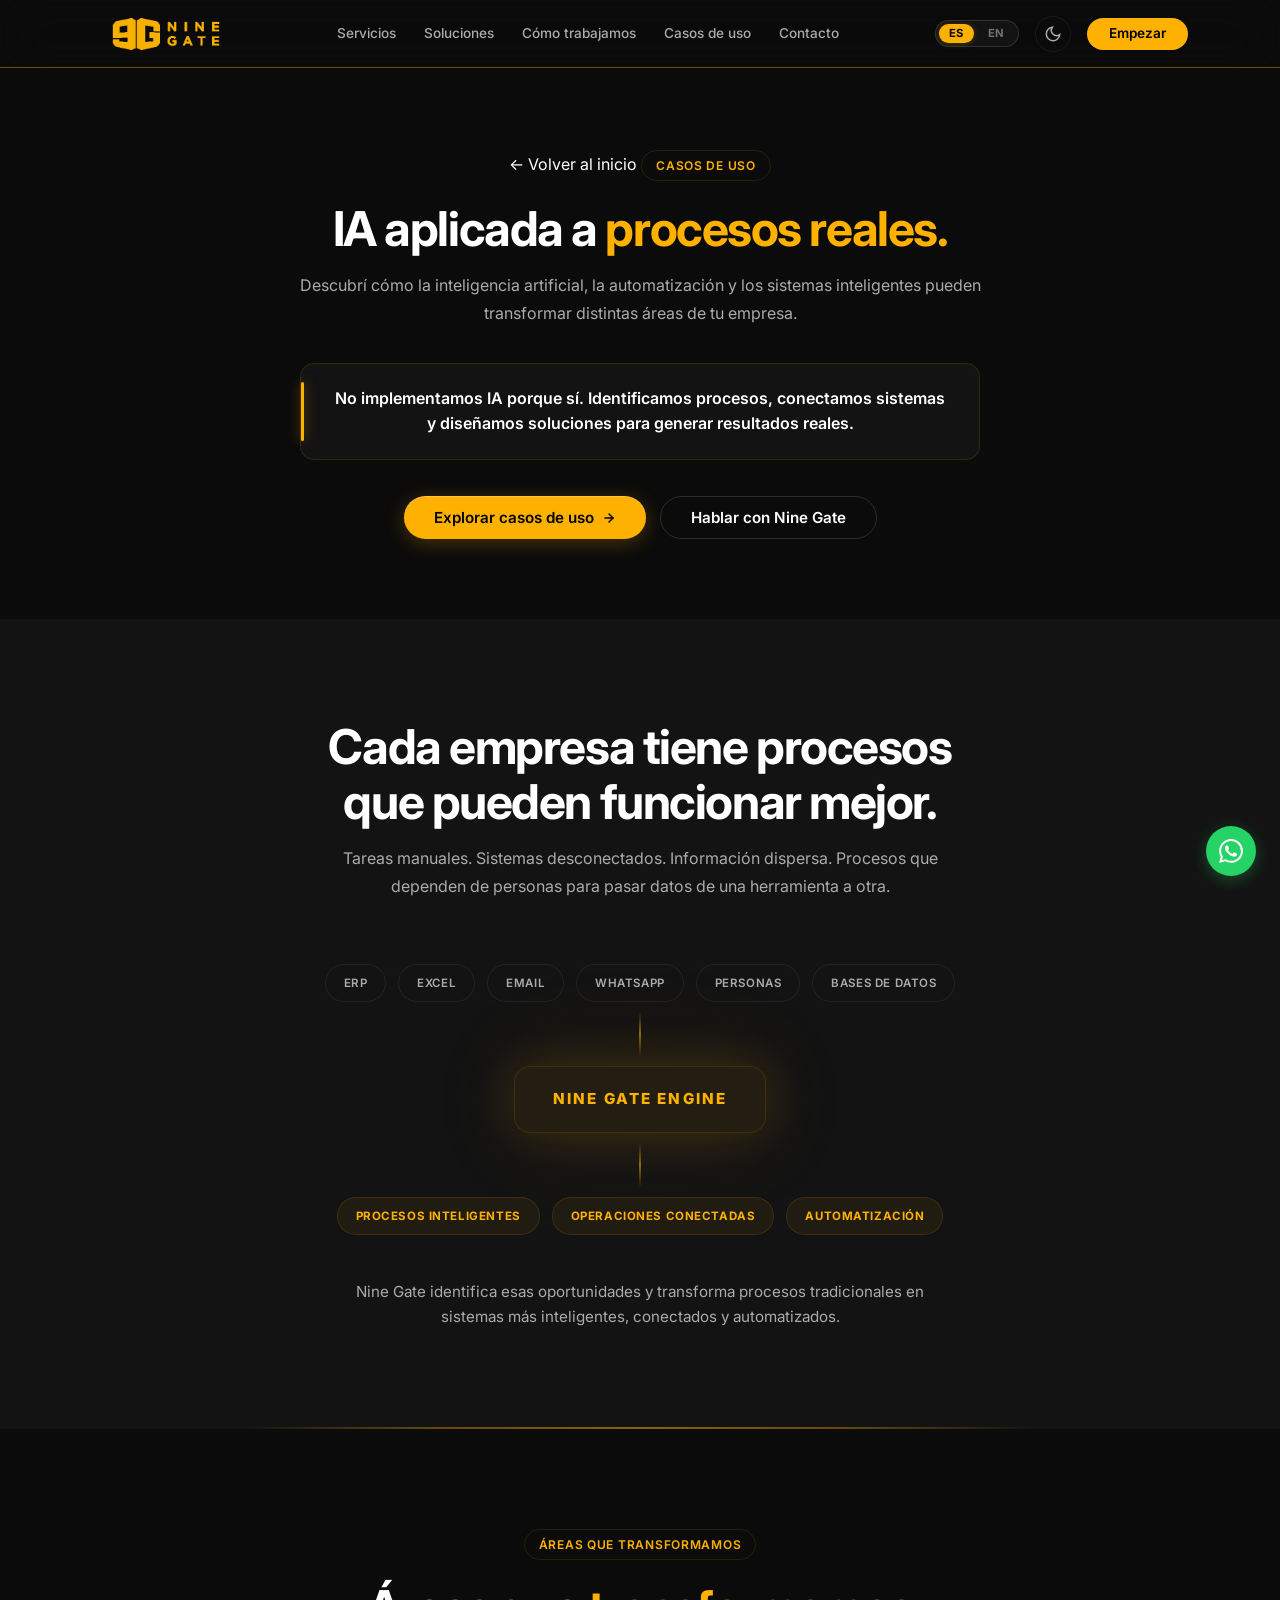
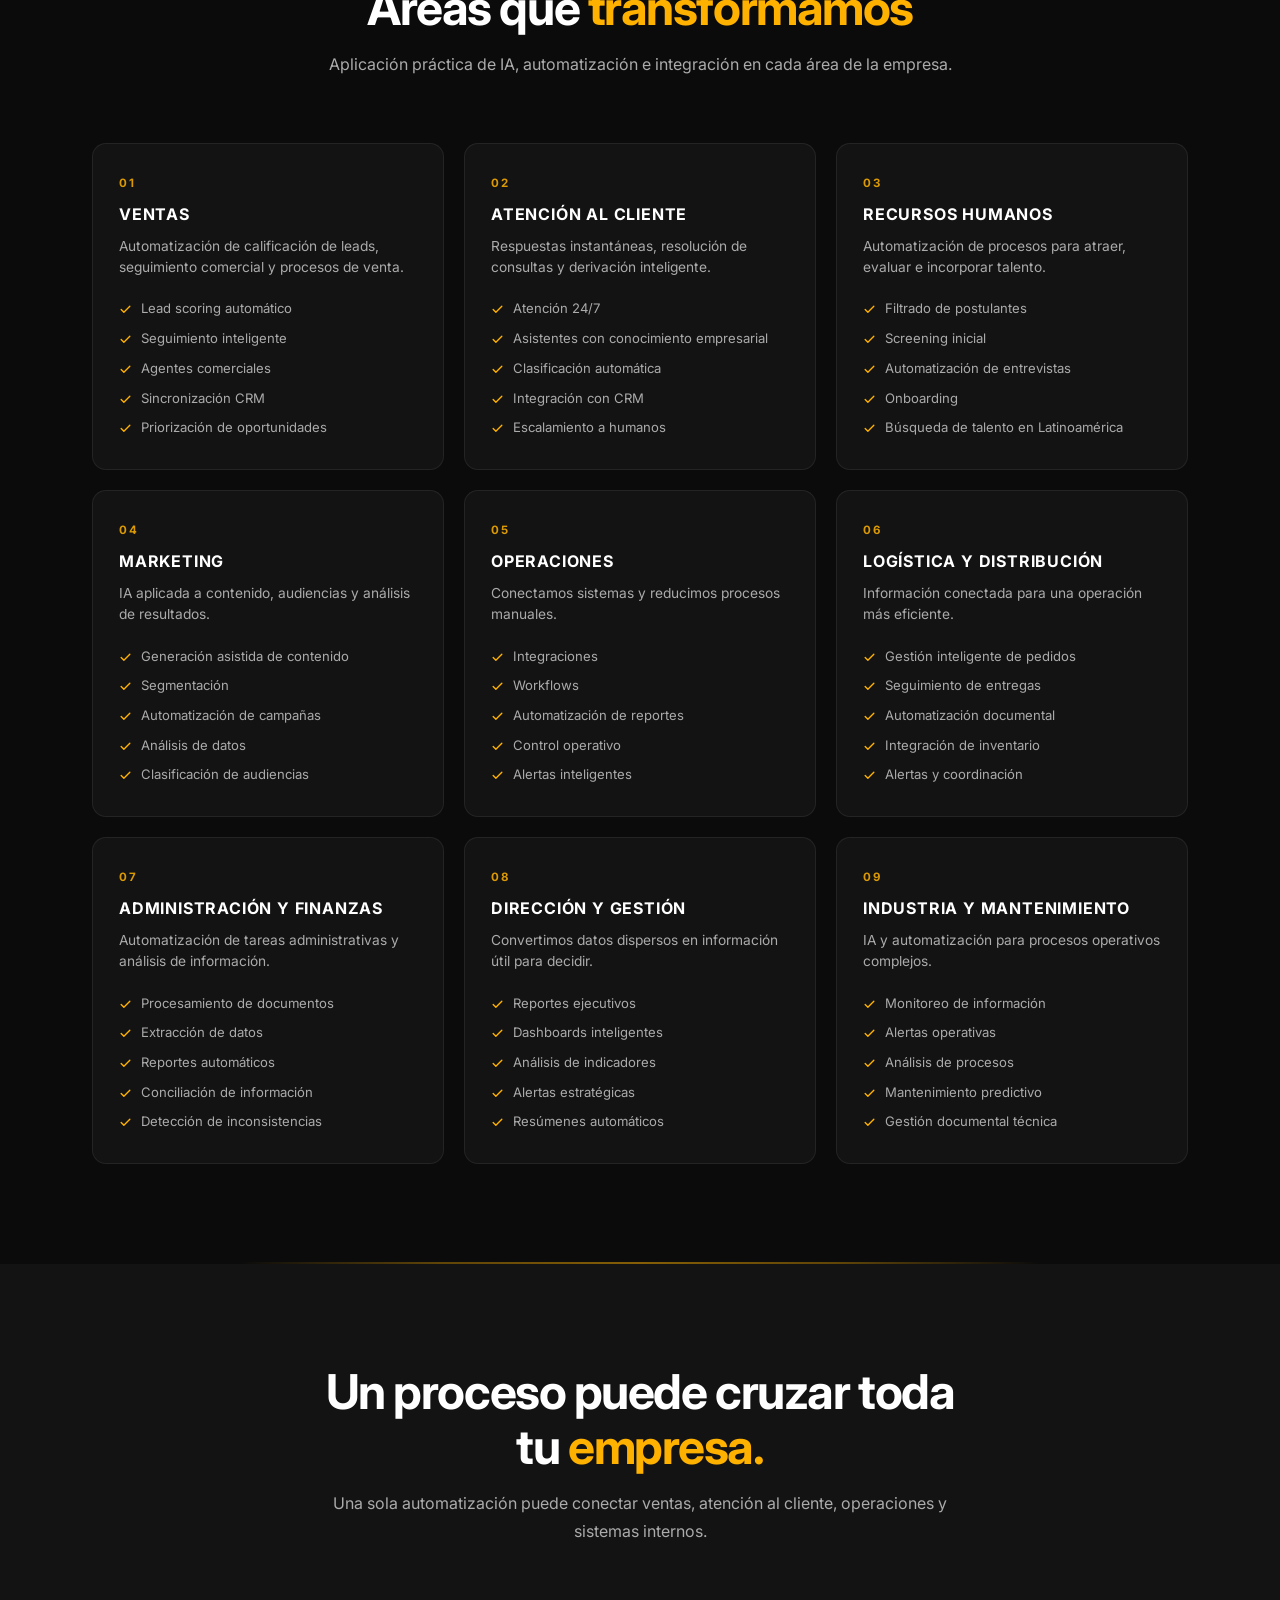
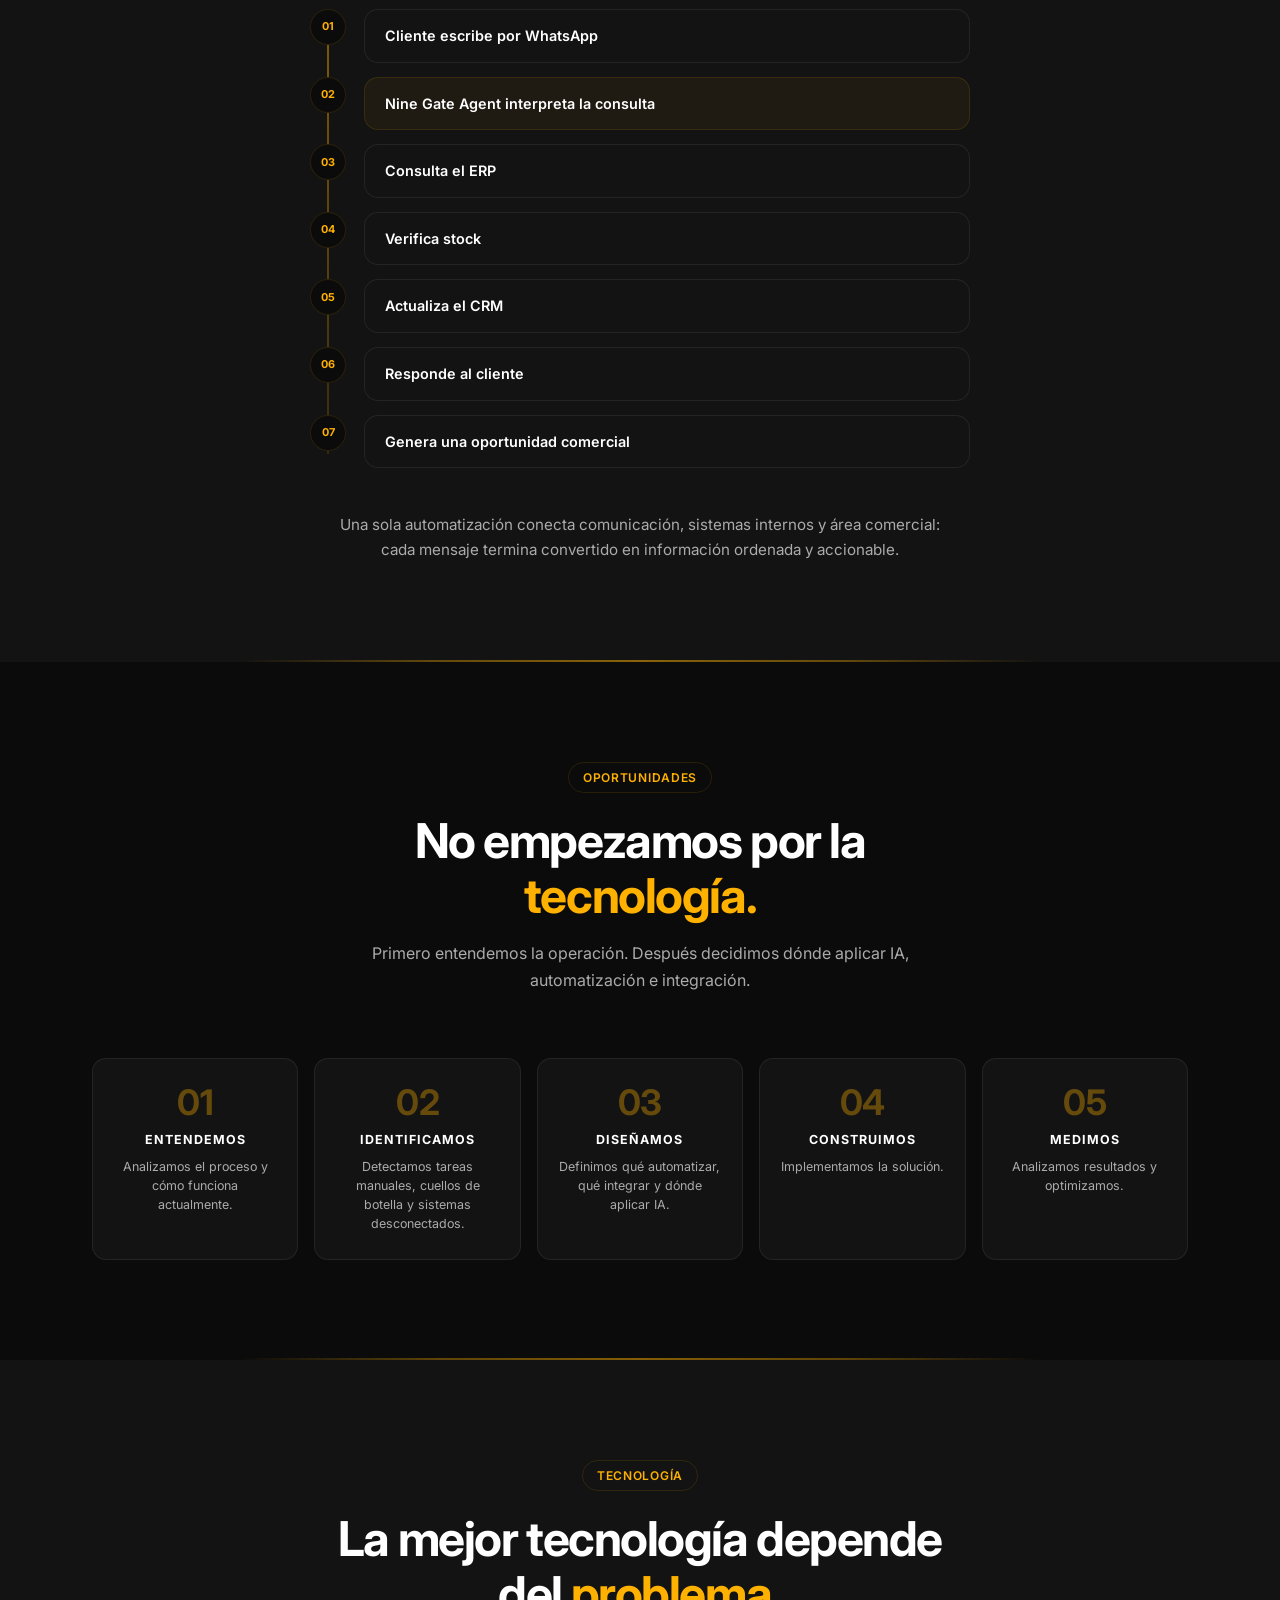
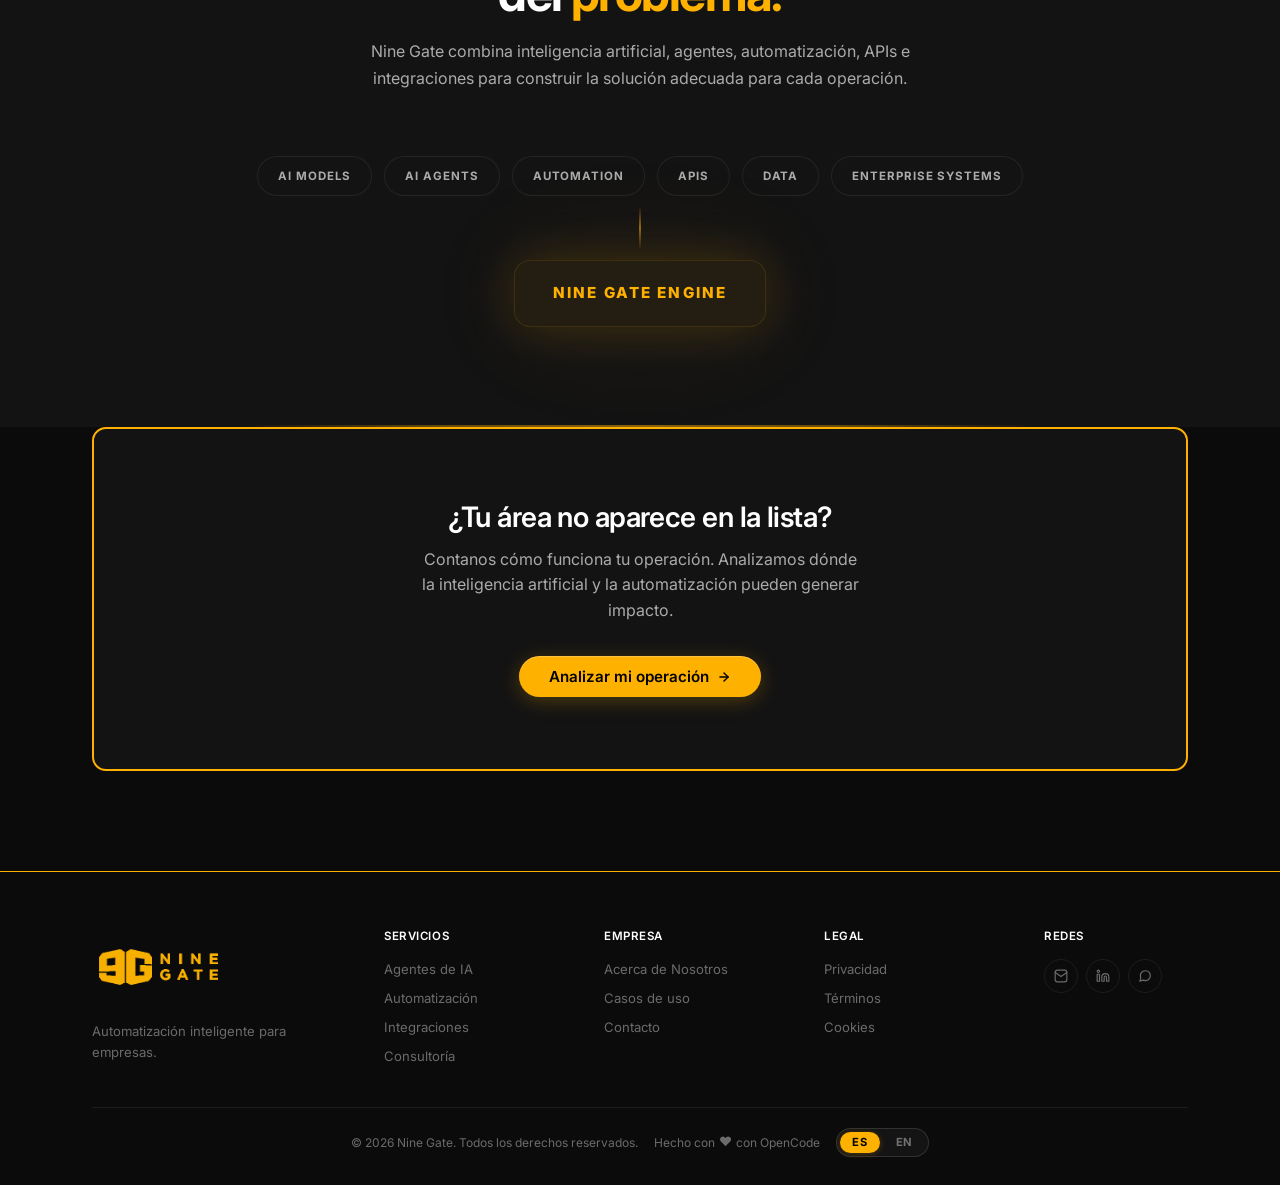
==== casos-de-uso.html @ 061d63a8 "Highlight system node chips yellow on hover" ====
<!DOCTYPE html>
<html lang="es">
<head>
  <meta charset="UTF-8">
  <meta name="viewport" content="width=device-width, initial-scale=1.0">
  <meta name="description" content="Cómo Nine Gate aplica inteligencia artificial, automatización, agentes e integración de sistemas en ventas, atención al cliente, RRHH, operaciones, logística, finanzas y más.">
  <link rel="canonical" href="https://ninegate.me/casos-de-uso">
  <meta property="og:type" content="website">
  <meta property="og:locale" content="es_AR">
  <meta property="og:site_name" content="Nine Gate">
  <meta property="og:url" content="https://ninegate.me/casos-de-uso">
  <meta property="og:title" content="Casos de uso — IA aplicada a procesos reales">
  <meta property="og:description" content="IA, automatización, agentes e integración de sistemas aplicados a las áreas reales de una empresa: ventas, atención, RRHH, marketing, operaciones, logística, finanzas y dirección.">
  <meta name="twitter:card" content="summary_large_image">
  <meta name="twitter:url" content="https://ninegate.me/casos-de-uso">
  <meta name="twitter:title" content="Casos de uso — IA aplicada a procesos reales">
  <meta name="twitter:description" content="IA, automatización, agentes e integración de sistemas aplicados a las áreas reales de una empresa.">
  <link rel="preconnect" href="https://fonts.googleapis.com">
  <link rel="preconnect" href="https://fonts.gstatic.com" crossorigin>
  <link rel="preload" as="style" href="https://fonts.googleapis.com/css2?family=Inter:wght@400;500;600;700;800&display=swap">
  <link rel="stylesheet" href="https://fonts.googleapis.com/css2?family=Inter:wght@400;500;600;700;800&display=swap" media="print" onload="this.media='all'">
  <noscript><link rel="stylesheet" href="https://fonts.googleapis.com/css2?family=Inter:wght@400;500;600;700;800&display=swap"></noscript>
  <meta http-equiv="Cache-Control" content="no-cache, no-store, must-revalidate">
  <meta http-equiv="Pragma" content="no-cache">
  <meta http-equiv="Expires" content="0">
  <link rel="icon" type="image/x-icon" href="favicon.ico">
  <link rel="icon" type="image/png" href="favicon.png">
  <link rel="icon" type="image/png" sizes="32x32" href="favicon-32x32.png">
  <link rel="icon" type="image/png" sizes="16x16" href="favicon-16x16.png">
  <link rel="apple-touch-icon" href="apple-touch-icon.png">
  <title>Casos de uso | IA aplicada a procesos reales | Nine Gate</title>
  <link rel="stylesheet" href="styles.css?v=15">
  <style>
    /* ===== Page hero ===== */
    .cd-hero {
      padding: 150px 0 80px;
      text-align: center;
    }
    .cd-hero__inner {
      max-width: 760px;
      margin: 0 auto;
    }
    .cd-quote {
      background: var(--surface);
      border: 1px solid var(--accent-glow);
      border-radius: var(--radius-lg);
      padding: 22px 28px;
      max-width: 680px;
      margin: 36px auto 0;
      font-size: 1rem;
      font-weight: 600;
      color: var(--text-primary, inherit);
      line-height: 1.6;
      position: relative;
    }
    .cd-quote::before {
      content: '';
      position: absolute;
      left: 0;
      top: 18px;
      bottom: 18px;
      width: 3px;
      border-radius: 100px;
      background: var(--accent);
      box-shadow: 0 0 12px rgba(255, 177, 0, 0.5);
    }
    .cd-hero__actions {
      display: flex;
      justify-content: center;
      gap: 14px;
      flex-wrap: wrap;
      margin-top: 36px;
    }

    /* ===== Problem network ===== */
    .cd-net {
      max-width: 760px;
      margin: 0 auto;
      text-align: center;
    }
    .cd-nodes {
      display: flex;
      justify-content: center;
      align-items: center;
      flex-wrap: wrap;
      gap: 10px 12px;
    }
    .cd-node {
      font-size: 0.72rem;
      font-weight: 600;
      letter-spacing: 0.05em;
      text-transform: uppercase;
      color: var(--text-secondary);
      background: var(--surface);
      border: 1px solid var(--border);
      border-radius: 100px;
      padding: 9px 18px;
      transition: border-color 0.25s ease, color 0.25s ease, box-shadow 0.25s ease;
    }
    .cd-node:hover {
      border-color: var(--accent);
      color: var(--accent);
      background: rgba(255, 177, 0, 0.10);
      box-shadow: 0 0 24px rgba(255, 177, 0, 0.15);
    }
    .cd-link-v {
      width: 2px;
      height: 44px;
      margin: 10px auto;
      background: linear-gradient(180deg, transparent, rgba(255, 177, 0, 0.55), transparent);
    }
    .cd-engine {
      display: inline-block;
      font-size: 0.95rem;
      font-weight: 800;
      letter-spacing: 0.14em;
      text-transform: uppercase;
      color: var(--accent);
      background: rgba(255, 177, 0, 0.07);
      border: 1px solid var(--accent-glow);
      border-radius: 16px;
      padding: 20px 38px;
      box-shadow: 0 0 50px rgba(255, 177, 0, 0.18), 0 0 120px rgba(255, 177, 0, 0.08);
    }
    .cd-results {
      display: flex;
      justify-content: center;
      align-items: center;
      flex-wrap: wrap;
      gap: 10px 12px;
      margin-top: 4px;
    }
    .cd-res {
      font-size: 0.72rem;
      font-weight: 700;
      letter-spacing: 0.05em;
      text-transform: uppercase;
      color: var(--accent);
      background: rgba(255, 177, 0, 0.06);
      border: 1px solid var(--accent-glow);
      border-radius: 100px;
      padding: 9px 18px;
    }

    /* ===== Areas ===== */
    .cd-areas {
      display: grid;
      grid-template-columns: repeat(3, 1fr);
      gap: 20px;
      max-width: 1160px;
      margin: 0 auto;
    }
    .cd-area {
      background: var(--surface);
      border: 1px solid var(--border);
      border-radius: var(--radius-lg);
      padding: 30px 26px 26px;
      position: relative;
      overflow: hidden;
      scroll-margin-top: 100px;
      transition: border-color 0.3s var(--ease), transform 0.3s var(--ease), box-shadow 0.3s var(--ease);
    }
    .cd-area::before {
      content: '';
      position: absolute;
      inset: 0;
      background: radial-gradient(circle at 50% 50%, var(--accent) 0%, transparent 70%);
      opacity: 0;
      transition: opacity 0.3s;
      pointer-events: none;
    }
    .cd-area:hover::before { opacity: 0.12; }
    .cd-area:hover {
      border-color: var(--accent);
      transform: translateY(-3px);
    }
    .cd-area > * { position: relative; z-index: 1; }
    .cd-area__num {
      font-size: 0.72rem;
      font-weight: 700;
      letter-spacing: 0.14em;
      color: var(--accent);
      opacity: 0.85;
      margin-bottom: 12px;
    }
    .cd-area__name {
      font-size: 1rem;
      font-weight: 700;
      text-transform: uppercase;
      letter-spacing: 0.05em;
      margin-bottom: 10px;
      line-height: 1.35;
    }
    .cd-area__desc {
      font-size: 0.86rem;
      color: var(--text-secondary);
      line-height: 1.55;
      margin-bottom: 16px;
    }
    .cd-area__cases li {
      display: flex;
      align-items: flex-start;
      gap: 9px;
      font-size: 0.82rem;
      color: var(--text-secondary);
      line-height: 1.5;
      padding: 5px 0;
    }
    .cd-area__cases svg {
      width: 13px;
      height: 13px;
      flex-shrink: 0;
      margin-top: 4px;
      color: var(--accent);
    }

    /* ===== Cross-company flow ===== */
    .cd-flow {
      max-width: 660px;
      margin: 0 auto;
      position: relative;
    }
    .cd-flow::before {
      content: '';
      position: absolute;
      left: 17px;
      top: 14px;
      bottom: 14px;
      width: 2px;
      background: linear-gradient(180deg, rgba(255, 177, 0, 0.45), rgba(255, 177, 0, 0.15));
    }
    .cd-fstep {
      display: flex;
      align-items: flex-start;
      gap: 18px;
      padding-bottom: 14px;
      position: relative;
    }
    .cd-fstep:last-child { padding-bottom: 0; }
    .cd-dot {
      width: 36px;
      height: 36px;
      flex-shrink: 0;
      border-radius: 50%;
      background: var(--bg);
      border: 1px solid var(--accent-glow);
      display: flex;
      align-items: center;
      justify-content: center;
      font-size: 0.68rem;
      font-weight: 700;
      color: var(--accent);
      position: relative;
      z-index: 1;
    }
    .cd-fcard {
      flex: 1;
      background: var(--surface);
      border: 1px solid var(--border);
      border-radius: var(--radius-lg);
      padding: 15px 20px;
      font-size: 0.9rem;
      font-weight: 600;
      line-height: 1.5;
      transition: border-color 0.3s var(--ease), box-shadow 0.3s var(--ease), transform 0.3s var(--ease);
    }
    .cd-fcard:hover {
      border-color: var(--accent);
      transform: translateY(-2px);
      box-shadow: 0 0 40px rgba(255, 177, 0, 0.25), 0 0 80px rgba(255, 177, 0, 0.10);
    }
    .cd-fstep--agent .cd-fcard {
      border-color: var(--accent-glow);
      background: rgba(255, 177, 0, 0.05);
    }
    .cd-fnote {
      text-align: center;
      max-width: 620px;
      margin: 44px auto 0;
      font-size: 0.95rem;
      color: var(--text-secondary);
      line-height: 1.65;
    }

    /* ===== Opportunities process ===== */
    .cd-how {
      display: grid;
      grid-template-columns: repeat(5, 1fr);
      gap: 16px;
      max-width: 1160px;
      margin: 0 auto;
    }
    .cd-hstep {
      background: var(--surface);
      border: 1px solid var(--border);
      border-radius: var(--radius-lg);
      padding: 26px 20px;
      text-align: center;
      position: relative;
      overflow: hidden;
      transition: border-color 0.3s var(--ease), transform 0.3s var(--ease), box-shadow 0.3s var(--ease);
    }
    .cd-hstep::before {
      content: '';
      position: absolute;
      inset: 0;
      background: radial-gradient(circle at 50% 50%, var(--accent) 0%, transparent 70%);
      opacity: 0;
      transition: opacity 0.3s;
      pointer-events: none;
    }
    .cd-hstep:hover::before { opacity: 0.12; }
    .cd-hstep:hover {
      border-color: var(--accent);
      transform: translateY(-3px);
    }
    .cd-hstep > * { position: relative; z-index: 1; }
    .cd-hstep__num {
      font-size: 2.2rem;
      font-weight: 700;
      color: rgba(255, 177, 0, 0.35);
      line-height: 1;
      margin-bottom: 10px;
      letter-spacing: -0.02em;
    }
    .cd-hstep__title {
      font-size: 0.78rem;
      font-weight: 700;
      text-transform: uppercase;
      letter-spacing: 0.08em;
      margin-bottom: 8px;
    }
    .cd-hstep__desc {
      font-size: 0.78rem;
      color: var(--text-secondary);
      line-height: 1.5;
    }

    /* ===== Technology hub ===== */
    .cd-tech {
      max-width: 820px;
      margin: 0 auto;
      text-align: center;
    }
    .cd-chips {
      display: flex;
      justify-content: center;
      align-items: center;
      flex-wrap: wrap;
      gap: 10px 12px;
    }
    .cd-chip {
      font-size: 0.72rem;
      font-weight: 700;
      letter-spacing: 0.08em;
      text-transform: uppercase;
      color: var(--text-secondary);
      background: var(--surface);
      border: 1px solid var(--border);
      border-radius: 100px;
      padding: 10px 20px;
      transition: border-color 0.25s ease, color 0.25s ease, box-shadow 0.25s ease, transform 0.25s ease;
    }
    .cd-chip:hover {
      border-color: var(--accent);
      color: var(--accent);
      transform: translateY(-2px);
      box-shadow: 0 0 30px rgba(255, 177, 0, 0.2);
    }
    .cd-tech-note {
      font-size: 0.8rem;
      color: var(--text-secondary);
      margin-top: 14px;
    }

    /* ===== Light mode ===== */
    [data-theme="light"] .cd-quote {
      background: #FFFFFF;
      border-color: rgba(255, 177, 0, 0.45);
      color: #1A1A1A;
    }
    [data-theme="light"] .cd-node,
    [data-theme="light"] .cd-chip,
    [data-theme="light"] .cd-fcard,
    [data-theme="light"] .cd-area,
    [data-theme="light"] .cd-hstep {
      background: #FFFFFF;
      border-color: rgba(0, 0, 0, 0.12);
    }
    [data-theme="light"] .cd-area:hover,
    [data-theme="light"] .cd-hstep:hover,
    [data-theme="light"] .cd-chip:hover,
    [data-theme="light"] .cd-fcard:hover {
      border-color: var(--accent);
    }
    [data-theme="light"] .cd-dot { background: #FFFFFF; }
    [data-theme="light"] .cd-fstep--agent .cd-fcard {
      background: rgba(255, 177, 0, 0.08);
      border-color: rgba(255, 177, 0, 0.5);
    }
    [data-theme="light"] .cd-engine {
      background: rgba(255, 177, 0, 0.08);
    }
    [data-theme="light"] .cd-res {
      background: rgba(255, 177, 0, 0.1);
    }

    /* ===== Reduced motion ===== */
    @media (prefers-reduced-motion: reduce) {
      .cd-area, .cd-hstep, .cd-fcard, .cd-chip, .cd-node {
        transition: none;
        transform: none !important;
      }
    }

    /* ===== Responsive ===== */
    @media (max-width: 1024px) {
      .cd-areas { grid-template-columns: 1fr 1fr; }
      .cd-how { grid-template-columns: repeat(3, 1fr); }
    }
    @media (max-width: 768px) {
      .cd-hero { padding: 130px 0 64px; }
      .cd-how { grid-template-columns: 1fr 1fr; }
    }
    @media (max-width: 560px) {
      .cd-areas { grid-template-columns: 1fr; }
      .cd-how { grid-template-columns: 1fr; }
      .cd-hero__actions { flex-direction: column; align-items: stretch; }
      .cd-hero__actions .btn { justify-content: center; }
      .cd-fstep { gap: 12px; }
      .cd-fcard { padding: 13px 15px; font-size: 0.84rem; }
      .cd-engine { padding: 16px 24px; font-size: 0.8rem; letter-spacing: 0.1em; }
    }
  </style>
</head>
<body>

  <nav class="nav">
    <div class="container nav__inner">
      <a href="index.html">
        <img src="4-A.png" alt="Nine Gate" class="nav__logo-img" width="148" height="72">
      </a>
      <div class="nav__center" id="navMenu">
        <div class="nav__links">
          <a href="servicios.html" data-i18n="nav-servicios">Servicios</a>
          <a href="soluciones.html" data-i18n="nav-soluciones">Soluciones</a>
          <a href="como-trabajamos.html" data-i18n="nav-como">Cómo trabajamos</a>
          <a href="#areas" data-i18n="nav-casos">Casos de uso</a>
          <a href="contacto.html" data-i18n="nav-contacto">Contacto</a>
        </div>
      </div>
      <div class="nav__right">
        <button class="lang-toggle lang-toggle--nav" aria-label="Cambiar idioma"><span class="lang-toggle__option lang-toggle__option--active">ES</span><span class="lang-toggle__option">EN</span></button>
        <button class="theme-toggle" id="themeToggle" aria-label="Cambiar tema">
          <svg class="theme-toggle__icon theme-toggle__icon--dark" width="18" height="18" viewBox="0 0 24 24" fill="none" stroke="currentColor" stroke-width="2"><path d="M21 12.79A9 9 0 1 1 11.21 3 7 7 0 0 0 21 12.79z"/></svg>
          <svg class="theme-toggle__icon theme-toggle__icon--light" width="18" height="18" viewBox="0 0 24 24" fill="none" stroke="currentColor" stroke-width="2"><circle cx="12" cy="12" r="5"/><line x1="12" y1="1" x2="12" y2="3"/><line x1="12" y1="21" x2="12" y2="23"/><line x1="4.22" y1="4.22" x2="5.64" y2="5.64"/><line x1="18.36" y1="18.36" x2="19.78" y2="19.78"/><line x1="1" y1="12" x2="3" y2="12"/><line x1="21" y1="12" x2="23" y2="12"/><line x1="4.22" y1="19.78" x2="5.64" y2="18.36"/><line x1="18.36" y1="5.64" x2="19.78" y2="4.22"/></svg>
        </button>
        <a href="contacto.html" class="btn btn--nav" data-i18n="nav-empezar">Empezar</a>
        <button class="nav__toggle" id="navToggle" aria-label="Menú">
          <span></span><span></span><span></span>
        </button>
      </div>
    </div>
  </nav>

  <!-- HERO -->
  <section class="cd-hero">
    <div class="container">
      <div class="cd-hero__inner" data-r>
        <a href="index.html" class="back-link">&larr; Volver al inicio</a>
        <span class="tag" data-i18n="cu-tag">Casos de uso</span>
        <h1 class="section__title"><span data-i18n="cu-hero-title-before">IA aplicada a </span><span class="text--yellow" data-i18n="cu-hero-title-accent">procesos reales.</span></h1>
        <p class="section__desc" data-i18n="cu-hero-desc">Descubrí cómo la inteligencia artificial, la automatización y los sistemas inteligentes pueden transformar distintas áreas de tu empresa.</p>
        <div class="cd-quote">
          <p data-i18n="cu-hero-quote">No implementamos IA porque sí. Identificamos procesos, conectamos sistemas y diseñamos soluciones para generar resultados reales.</p>
        </div>
        <div class="cd-hero__actions">
          <a href="#areas" class="btn btn--primary">
            <span data-i18n="cu-hero-cta1">Explorar casos de uso</span>
            <svg width="14" height="14" viewBox="0 0 24 24" fill="none" stroke="currentColor" stroke-width="2.5" stroke-linecap="round" stroke-linejoin="round"><line x1="5" y1="12" x2="19" y2="12"/><polyline points="12 5 19 12 12 19"/></svg>
          </a>
          <a href="contacto.html" class="btn btn--ghost" data-i18n="cu-hero-cta2">Hablar con Nine Gate</a>
        </div>
      </div>
    </div>
  </section>

  <!-- EL PROBLEMA -->
  <section class="section section--alt">
    <div class="container">
      <div class="section__header" data-r>
        <h2 class="section__title" data-i18n="cu-prob-title">Cada empresa tiene procesos que pueden funcionar mejor.</h2>
        <p class="section__desc" data-i18n="cu-prob-desc">Tareas manuales. Sistemas desconectados. Información dispersa. Procesos que dependen de personas para pasar datos de una herramienta a otra.</p>
      </div>
      <div class="cd-net" data-r>
        <div class="cd-nodes" role="list" aria-label="Sistemas dispersos">
          <span class="cd-node" role="listitem">ERP</span>
          <span class="cd-node" role="listitem">Excel</span>
          <span class="cd-node" role="listitem">Email</span>
          <span class="cd-node" role="listitem">WhatsApp</span>
          <span class="cd-node" role="listitem" data-i18n="cu-n-ppl">Personas</span>
          <span class="cd-node" role="listitem" data-i18n="cu-n-db">Bases de datos</span>
        </div>
        <div class="cd-link-v" aria-hidden="true"></div>
        <div class="cd-engine">NINE GATE ENGINE</div>
        <div class="cd-link-v" aria-hidden="true"></div>
        <div class="cd-results" role="list" aria-label="Resultados">
          <span class="cd-res" role="listitem" data-i18n="cu-res1">Procesos inteligentes</span>
          <span class="cd-res" role="listitem" data-i18n="cu-res2">Operaciones conectadas</span>
          <span class="cd-res" role="listitem" data-i18n="cu-res3">Automatización</span>
        </div>
      </div>
      <p class="cd-fnote" data-i18n="cu-prob-quote" style="margin-top:44px;">Nine Gate identifica esas oportunidades y transforma procesos tradicionales en sistemas más inteligentes, conectados y automatizados.</p>
    </div>
  </section>

  <!-- AREAS -->
  <section class="section" id="areas">
    <div class="container">
      <div class="section__header" data-r>
        <span class="tag" data-i18n="cu-areas-tag">Áreas que transformamos</span>
        <h2 class="section__title"><span data-i18n="cu-areas-title-before">Áreas que </span><span class="text--yellow" data-i18n="cu-areas-title-accent">transformamos</span></h2>
        <p class="section__desc" data-i18n="cu-areas-desc">Aplicación práctica de IA, automatización e integración en cada área de la empresa.</p>
      </div>
      <div class="cd-areas">
        <article class="cd-area" id="area-ventas">
          <div class="cd-area__num">01</div>
          <h3 class="cd-area__name" data-i18n="cu-a1-name">Ventas</h3>
          <p class="cd-area__desc" data-i18n="cu-a1-desc">Automatización de calificación de leads, seguimiento comercial y procesos de venta.</p>
          <ul class="cd-area__cases">
            <li><svg viewBox="0 0 24 24" fill="none" stroke="currentColor" stroke-width="2.5" stroke-linecap="round" stroke-linejoin="round" aria-hidden="true"><polyline points="20 6 9 17 4 12"/></svg><span data-i18n="cu-a1-c1">Lead scoring automático</span></li>
            <li><svg viewBox="0 0 24 24" fill="none" stroke="currentColor" stroke-width="2.5" stroke-linecap="round" stroke-linejoin="round" aria-hidden="true"><polyline points="20 6 9 17 4 12"/></svg><span data-i18n="cu-a1-c2">Seguimiento inteligente</span></li>
            <li><svg viewBox="0 0 24 24" fill="none" stroke="currentColor" stroke-width="2.5" stroke-linecap="round" stroke-linejoin="round" aria-hidden="true"><polyline points="20 6 9 17 4 12"/></svg><span data-i18n="cu-a1-c3">Agentes comerciales</span></li>
            <li><svg viewBox="0 0 24 24" fill="none" stroke="currentColor" stroke-width="2.5" stroke-linecap="round" stroke-linejoin="round" aria-hidden="true"><polyline points="20 6 9 17 4 12"/></svg><span data-i18n="cu-a1-c4">Sincronización CRM</span></li>
            <li><svg viewBox="0 0 24 24" fill="none" stroke="currentColor" stroke-width="2.5" stroke-linecap="round" stroke-linejoin="round" aria-hidden="true"><polyline points="20 6 9 17 4 12"/></svg><span data-i18n="cu-a1-c5">Priorización de oportunidades</span></li>
          </ul>
        </article>
        <article class="cd-area" id="area-atencion">
          <div class="cd-area__num">02</div>
          <h3 class="cd-area__name" data-i18n="cu-a2-name">Atención al Cliente</h3>
          <p class="cd-area__desc" data-i18n="cu-a2-desc">Respuestas instantáneas, resolución de consultas y derivación inteligente.</p>
          <ul class="cd-area__cases">
            <li><svg viewBox="0 0 24 24" fill="none" stroke="currentColor" stroke-width="2.5" stroke-linecap="round" stroke-linejoin="round" aria-hidden="true"><polyline points="20 6 9 17 4 12"/></svg><span data-i18n="cu-a2-c1">Atención 24/7</span></li>
            <li><svg viewBox="0 0 24 24" fill="none" stroke="currentColor" stroke-width="2.5" stroke-linecap="round" stroke-linejoin="round" aria-hidden="true"><polyline points="20 6 9 17 4 12"/></svg><span data-i18n="cu-a2-c2">Asistentes con conocimiento empresarial</span></li>
            <li><svg viewBox="0 0 24 24" fill="none" stroke="currentColor" stroke-width="2.5" stroke-linecap="round" stroke-linejoin="round" aria-hidden="true"><polyline points="20 6 9 17 4 12"/></svg><span data-i18n="cu-a2-c3">Clasificación automática</span></li>
            <li><svg viewBox="0 0 24 24" fill="none" stroke="currentColor" stroke-width="2.5" stroke-linecap="round" stroke-linejoin="round" aria-hidden="true"><polyline points="20 6 9 17 4 12"/></svg><span data-i18n="cu-a2-c4">Integración con CRM</span></li>
            <li><svg viewBox="0 0 24 24" fill="none" stroke="currentColor" stroke-width="2.5" stroke-linecap="round" stroke-linejoin="round" aria-hidden="true"><polyline points="20 6 9 17 4 12"/></svg><span data-i18n="cu-a2-c5">Escalamiento a humanos</span></li>
          </ul>
        </article>
        <article class="cd-area" id="area-rrhh">
          <div class="cd-area__num">03</div>
          <h3 class="cd-area__name" data-i18n="cu-a3-name">Recursos Humanos</h3>
          <p class="cd-area__desc" data-i18n="cu-a3-desc">Automatización de procesos para atraer, evaluar e incorporar talento.</p>
          <ul class="cd-area__cases">
            <li><svg viewBox="0 0 24 24" fill="none" stroke="currentColor" stroke-width="2.5" stroke-linecap="round" stroke-linejoin="round" aria-hidden="true"><polyline points="20 6 9 17 4 12"/></svg><span data-i18n="cu-a3-c1">Filtrado de postulantes</span></li>
            <li><svg viewBox="0 0 24 24" fill="none" stroke="currentColor" stroke-width="2.5" stroke-linecap="round" stroke-linejoin="round" aria-hidden="true"><polyline points="20 6 9 17 4 12"/></svg><span data-i18n="cu-a3-c2">Screening inicial</span></li>
            <li><svg viewBox="0 0 24 24" fill="none" stroke="currentColor" stroke-width="2.5" stroke-linecap="round" stroke-linejoin="round" aria-hidden="true"><polyline points="20 6 9 17 4 12"/></svg><span data-i18n="cu-a3-c3">Automatización de entrevistas</span></li>
            <li><svg viewBox="0 0 24 24" fill="none" stroke="currentColor" stroke-width="2.5" stroke-linecap="round" stroke-linejoin="round" aria-hidden="true"><polyline points="20 6 9 17 4 12"/></svg><span data-i18n="cu-a3-c4">Onboarding</span></li>
            <li><svg viewBox="0 0 24 24" fill="none" stroke="currentColor" stroke-width="2.5" stroke-linecap="round" stroke-linejoin="round" aria-hidden="true"><polyline points="20 6 9 17 4 12"/></svg><span data-i18n="cu-a3-c5">Búsqueda de talento en Latinoamérica</span></li>
          </ul>
        </article>
        <article class="cd-area" id="area-marketing">
          <div class="cd-area__num">04</div>
          <h3 class="cd-area__name" data-i18n="cu-a4-name">Marketing</h3>
          <p class="cd-area__desc" data-i18n="cu-a4-desc">IA aplicada a contenido, audiencias y análisis de resultados.</p>
          <ul class="cd-area__cases">
            <li><svg viewBox="0 0 24 24" fill="none" stroke="currentColor" stroke-width="2.5" stroke-linecap="round" stroke-linejoin="round" aria-hidden="true"><polyline points="20 6 9 17 4 12"/></svg><span data-i18n="cu-a4-c1">Generación asistida de contenido</span></li>
            <li><svg viewBox="0 0 24 24" fill="none" stroke="currentColor" stroke-width="2.5" stroke-linecap="round" stroke-linejoin="round" aria-hidden="true"><polyline points="20 6 9 17 4 12"/></svg><span data-i18n="cu-a4-c2">Segmentación</span></li>
            <li><svg viewBox="0 0 24 24" fill="none" stroke="currentColor" stroke-width="2.5" stroke-linecap="round" stroke-linejoin="round" aria-hidden="true"><polyline points="20 6 9 17 4 12"/></svg><span data-i18n="cu-a4-c3">Automatización de campañas</span></li>
            <li><svg viewBox="0 0 24 24" fill="none" stroke="currentColor" stroke-width="2.5" stroke-linecap="round" stroke-linejoin="round" aria-hidden="true"><polyline points="20 6 9 17 4 12"/></svg><span data-i18n="cu-a4-c4">Análisis de datos</span></li>
            <li><svg viewBox="0 0 24 24" fill="none" stroke="currentColor" stroke-width="2.5" stroke-linecap="round" stroke-linejoin="round" aria-hidden="true"><polyline points="20 6 9 17 4 12"/></svg><span data-i18n="cu-a4-c5">Clasificación de audiencias</span></li>
          </ul>
        </article>
        <article class="cd-area" id="area-operaciones">
          <div class="cd-area__num">05</div>
          <h3 class="cd-area__name" data-i18n="cu-a5-name">Operaciones</h3>
          <p class="cd-area__desc" data-i18n="cu-a5-desc">Conectamos sistemas y reducimos procesos manuales.</p>
          <ul class="cd-area__cases">
            <li><svg viewBox="0 0 24 24" fill="none" stroke="currentColor" stroke-width="2.5" stroke-linecap="round" stroke-linejoin="round" aria-hidden="true"><polyline points="20 6 9 17 4 12"/></svg><span data-i18n="cu-a5-c1">Integraciones</span></li>
            <li><svg viewBox="0 0 24 24" fill="none" stroke="currentColor" stroke-width="2.5" stroke-linecap="round" stroke-linejoin="round" aria-hidden="true"><polyline points="20 6 9 17 4 12"/></svg><span data-i18n="cu-a5-c2">Workflows</span></li>
            <li><svg viewBox="0 0 24 24" fill="none" stroke="currentColor" stroke-width="2.5" stroke-linecap="round" stroke-linejoin="round" aria-hidden="true"><polyline points="20 6 9 17 4 12"/></svg><span data-i18n="cu-a5-c3">Automatización de reportes</span></li>
            <li><svg viewBox="0 0 24 24" fill="none" stroke="currentColor" stroke-width="2.5" stroke-linecap="round" stroke-linejoin="round" aria-hidden="true"><polyline points="20 6 9 17 4 12"/></svg><span data-i18n="cu-a5-c4">Control operativo</span></li>
            <li><svg viewBox="0 0 24 24" fill="none" stroke="currentColor" stroke-width="2.5" stroke-linecap="round" stroke-linejoin="round" aria-hidden="true"><polyline points="20 6 9 17 4 12"/></svg><span data-i18n="cu-a5-c5">Alertas inteligentes</span></li>
          </ul>
        </article>
        <article class="cd-area" id="area-logistica">
          <div class="cd-area__num">06</div>
          <h3 class="cd-area__name" data-i18n="cu-a6-name">Logística y Distribución</h3>
          <p class="cd-area__desc" data-i18n="cu-a6-desc">Información conectada para una operación más eficiente.</p>
          <ul class="cd-area__cases">
            <li><svg viewBox="0 0 24 24" fill="none" stroke="currentColor" stroke-width="2.5" stroke-linecap="round" stroke-linejoin="round" aria-hidden="true"><polyline points="20 6 9 17 4 12"/></svg><span data-i18n="cu-a6-c1">Gestión inteligente de pedidos</span></li>
            <li><svg viewBox="0 0 24 24" fill="none" stroke="currentColor" stroke-width="2.5" stroke-linecap="round" stroke-linejoin="round" aria-hidden="true"><polyline points="20 6 9 17 4 12"/></svg><span data-i18n="cu-a6-c2">Seguimiento de entregas</span></li>
            <li><svg viewBox="0 0 24 24" fill="none" stroke="currentColor" stroke-width="2.5" stroke-linecap="round" stroke-linejoin="round" aria-hidden="true"><polyline points="20 6 9 17 4 12"/></svg><span data-i18n="cu-a6-c3">Automatización documental</span></li>
            <li><svg viewBox="0 0 24 24" fill="none" stroke="currentColor" stroke-width="2.5" stroke-linecap="round" stroke-linejoin="round" aria-hidden="true"><polyline points="20 6 9 17 4 12"/></svg><span data-i18n="cu-a6-c4">Integración de inventario</span></li>
            <li><svg viewBox="0 0 24 24" fill="none" stroke="currentColor" stroke-width="2.5" stroke-linecap="round" stroke-linejoin="round" aria-hidden="true"><polyline points="20 6 9 17 4 12"/></svg><span data-i18n="cu-a6-c5">Alertas y coordinación</span></li>
          </ul>
        </article>
        <article class="cd-area" id="area-finanzas">
          <div class="cd-area__num">07</div>
          <h3 class="cd-area__name" data-i18n="cu-a7-name">Administración y Finanzas</h3>
          <p class="cd-area__desc" data-i18n="cu-a7-desc">Automatización de tareas administrativas y análisis de información.</p>
          <ul class="cd-area__cases">
            <li><svg viewBox="0 0 24 24" fill="none" stroke="currentColor" stroke-width="2.5" stroke-linecap="round" stroke-linejoin="round" aria-hidden="true"><polyline points="20 6 9 17 4 12"/></svg><span data-i18n="cu-a7-c1">Procesamiento de documentos</span></li>
            <li><svg viewBox="0 0 24 24" fill="none" stroke="currentColor" stroke-width="2.5" stroke-linecap="round" stroke-linejoin="round" aria-hidden="true"><polyline points="20 6 9 17 4 12"/></svg><span data-i18n="cu-a7-c2">Extracción de datos</span></li>
            <li><svg viewBox="0 0 24 24" fill="none" stroke="currentColor" stroke-width="2.5" stroke-linecap="round" stroke-linejoin="round" aria-hidden="true"><polyline points="20 6 9 17 4 12"/></svg><span data-i18n="cu-a7-c3">Reportes automáticos</span></li>
            <li><svg viewBox="0 0 24 24" fill="none" stroke="currentColor" stroke-width="2.5" stroke-linecap="round" stroke-linejoin="round" aria-hidden="true"><polyline points="20 6 9 17 4 12"/></svg><span data-i18n="cu-a7-c4">Conciliación de información</span></li>
            <li><svg viewBox="0 0 24 24" fill="none" stroke="currentColor" stroke-width="2.5" stroke-linecap="round" stroke-linejoin="round" aria-hidden="true"><polyline points="20 6 9 17 4 12"/></svg><span data-i18n="cu-a7-c5">Detección de inconsistencias</span></li>
          </ul>
        </article>
        <article class="cd-area" id="area-direccion">
          <div class="cd-area__num">08</div>
          <h3 class="cd-area__name" data-i18n="cu-a8-name">Dirección y Gestión</h3>
          <p class="cd-area__desc" data-i18n="cu-a8-desc">Convertimos datos dispersos en información útil para decidir.</p>
          <ul class="cd-area__cases">
            <li><svg viewBox="0 0 24 24" fill="none" stroke="currentColor" stroke-width="2.5" stroke-linecap="round" stroke-linejoin="round" aria-hidden="true"><polyline points="20 6 9 17 4 12"/></svg><span data-i18n="cu-a8-c1">Reportes ejecutivos</span></li>
            <li><svg viewBox="0 0 24 24" fill="none" stroke="currentColor" stroke-width="2.5" stroke-linecap="round" stroke-linejoin="round" aria-hidden="true"><polyline points="20 6 9 17 4 12"/></svg><span data-i18n="cu-a8-c2">Dashboards inteligentes</span></li>
            <li><svg viewBox="0 0 24 24" fill="none" stroke="currentColor" stroke-width="2.5" stroke-linecap="round" stroke-linejoin="round" aria-hidden="true"><polyline points="20 6 9 17 4 12"/></svg><span data-i18n="cu-a8-c3">Análisis de indicadores</span></li>
            <li><svg viewBox="0 0 24 24" fill="none" stroke="currentColor" stroke-width="2.5" stroke-linecap="round" stroke-linejoin="round" aria-hidden="true"><polyline points="20 6 9 17 4 12"/></svg><span data-i18n="cu-a8-c4">Alertas estratégicas</span></li>
            <li><svg viewBox="0 0 24 24" fill="none" stroke="currentColor" stroke-width="2.5" stroke-linecap="round" stroke-linejoin="round" aria-hidden="true"><polyline points="20 6 9 17 4 12"/></svg><span data-i18n="cu-a8-c5">Resúmenes automáticos</span></li>
          </ul>
        </article>
        <article class="cd-area" id="area-industria">
          <div class="cd-area__num">09</div>
          <h3 class="cd-area__name" data-i18n="cu-a9-name">Industria y Mantenimiento</h3>
          <p class="cd-area__desc" data-i18n="cu-a9-desc">IA y automatización para procesos operativos complejos.</p>
          <ul class="cd-area__cases">
            <li><svg viewBox="0 0 24 24" fill="none" stroke="currentColor" stroke-width="2.5" stroke-linecap="round" stroke-linejoin="round" aria-hidden="true"><polyline points="20 6 9 17 4 12"/></svg><span data-i18n="cu-a9-c1">Monitoreo de información</span></li>
            <li><svg viewBox="0 0 24 24" fill="none" stroke="currentColor" stroke-width="2.5" stroke-linecap="round" stroke-linejoin="round" aria-hidden="true"><polyline points="20 6 9 17 4 12"/></svg><span data-i18n="cu-a9-c2">Alertas operativas</span></li>
            <li><svg viewBox="0 0 24 24" fill="none" stroke="currentColor" stroke-width="2.5" stroke-linecap="round" stroke-linejoin="round" aria-hidden="true"><polyline points="20 6 9 17 4 12"/></svg><span data-i18n="cu-a9-c3">Análisis de procesos</span></li>
            <li><svg viewBox="0 0 24 24" fill="none" stroke="currentColor" stroke-width="2.5" stroke-linecap="round" stroke-linejoin="round" aria-hidden="true"><polyline points="20 6 9 17 4 12"/></svg><span data-i18n="cu-a9-c4">Mantenimiento predictivo</span></li>
            <li><svg viewBox="0 0 24 24" fill="none" stroke="currentColor" stroke-width="2.5" stroke-linecap="round" stroke-linejoin="round" aria-hidden="true"><polyline points="20 6 9 17 4 12"/></svg><span data-i18n="cu-a9-c5">Gestión documental técnica</span></li>
          </ul>
        </article>
      </div>
    </div>
  </section>

  <!-- CASO TRANSVERSAL -->
  <section class="section section--alt">
    <div class="container">
      <div class="section__header" data-r>
        <h2 class="section__title"><span data-i18n="cu-cr-title-before">Un proceso puede cruzar toda tu </span><span class="text--yellow" data-i18n="cu-cr-title-accent">empresa.</span></h2>
        <p class="section__desc" data-i18n="cu-cr-desc">Una sola automatización puede conectar ventas, atención al cliente, operaciones y sistemas internos.</p>
      </div>
      <div class="cd-flow" data-r role="list" aria-label="Flujo transversal de un caso real">
        <div class="cd-fstep" role="listitem">
          <div class="cd-dot">01</div>
          <div class="cd-fcard" data-i18n="cu-cr-s1">Cliente escribe por WhatsApp</div>
        </div>
        <div class="cd-fstep cd-fstep--agent" role="listitem">
          <div class="cd-dot">02</div>
          <div class="cd-fcard" data-i18n="cu-cr-s2">Nine Gate Agent interpreta la consulta</div>
        </div>
        <div class="cd-fstep" role="listitem">
          <div class="cd-dot">03</div>
          <div class="cd-fcard" data-i18n="cu-cr-s3">Consulta el ERP</div>
        </div>
        <div class="cd-fstep" role="listitem">
          <div class="cd-dot">04</div>
          <div class="cd-fcard" data-i18n="cu-cr-s4">Verifica stock</div>
        </div>
        <div class="cd-fstep" role="listitem">
          <div class="cd-dot">05</div>
          <div class="cd-fcard" data-i18n="cu-cr-s5">Actualiza el CRM</div>
        </div>
        <div class="cd-fstep" role="listitem">
          <div class="cd-dot">06</div>
          <div class="cd-fcard" data-i18n="cu-cr-s6">Responde al cliente</div>
        </div>
        <div class="cd-fstep" role="listitem">
          <div class="cd-dot">07</div>
          <div class="cd-fcard" data-i18n="cu-cr-s7">Genera una oportunidad comercial</div>
        </div>
      </div>
      <p class="cd-fnote" data-r data-i18n="cu-cr-note">Una sola automatización conecta comunicación, sistemas internos y área comercial: cada mensaje termina convertido en información ordenada y accionable.</p>
    </div>
  </section>

  <!-- COMO ENCONTRAMOS OPORTUNIDADES -->
  <section class="section">
    <div class="container">
      <div class="section__header" data-r>
        <span class="tag" data-i18n="cu-how-tag">Oportunidades</span>
        <h2 class="section__title"><span data-i18n="cu-how-title-before">No empezamos por la </span><span class="text--yellow" data-i18n="cu-how-title-accent">tecnología.</span></h2>
        <p class="section__desc" data-i18n="cu-how-desc">Primero entendemos la operación. Después decidimos dónde aplicar IA, automatización e integración.</p>
      </div>
      <div class="cd-how">
        <div class="cd-hstep">
          <div class="cd-hstep__num">01</div>
          <h3 class="cd-hstep__title" data-i18n="cu-o1-t">Entendemos</h3>
          <p class="cd-hstep__desc" data-i18n="cu-o1-d">Analizamos el proceso y cómo funciona actualmente.</p>
        </div>
        <div class="cd-hstep">
          <div class="cd-hstep__num">02</div>
          <h3 class="cd-hstep__title" data-i18n="cu-o2-t">Identificamos</h3>
          <p class="cd-hstep__desc" data-i18n="cu-o2-d">Detectamos tareas manuales, cuellos de botella y sistemas desconectados.</p>
        </div>
        <div class="cd-hstep">
          <div class="cd-hstep__num">03</div>
          <h3 class="cd-hstep__title" data-i18n="cu-o3-t">Diseñamos</h3>
          <p class="cd-hstep__desc" data-i18n="cu-o3-d">Definimos qué automatizar, qué integrar y dónde aplicar IA.</p>
        </div>
        <div class="cd-hstep">
          <div class="cd-hstep__num">04</div>
          <h3 class="cd-hstep__title" data-i18n="cu-o4-t">Construimos</h3>
          <p class="cd-hstep__desc" data-i18n="cu-o4-d">Implementamos la solución.</p>
        </div>
        <div class="cd-hstep">
          <div class="cd-hstep__num">05</div>
          <h3 class="cd-hstep__title" data-i18n="cu-o5-t">Medimos</h3>
          <p class="cd-hstep__desc" data-i18n="cu-o5-d">Analizamos resultados y optimizamos.</p>
        </div>
      </div>
    </div>
  </section>

  <!-- TECNOLOGIA -->
  <section class="section section--alt">
    <div class="container">
      <div class="section__header" data-r>
        <span class="tag" data-i18n="cu-te-tag">Tecnología</span>
        <h2 class="section__title"><span data-i18n="cu-te-title-before">La mejor tecnología depende del </span><span class="text--yellow" data-i18n="cu-te-title-accent">problema.</span></h2>
        <p class="section__desc" data-i18n="cu-te-desc">Nine Gate combina inteligencia artificial, agentes, automatización, APIs e integraciones para construir la solución adecuada para cada operación.</p>
      </div>
      <div class="cd-tech" data-r>
        <div class="cd-chips" role="list" aria-label="Tecnologías que se conectan a Nine Gate Engine">
          <span class="cd-chip" role="listitem">AI Models</span>
          <span class="cd-chip" role="listitem">AI Agents</span>
          <span class="cd-chip" role="listitem">Automation</span>
          <span class="cd-chip" role="listitem">APIs</span>
          <span class="cd-chip" role="listitem">Data</span>
          <span class="cd-chip" role="listitem">Enterprise Systems</span>
        </div>
        <div class="cd-link-v" aria-hidden="true"></div>
        <div class="cd-engine">NINE GATE ENGINE</div>
      </div>
    </div>
  </section>

  <!-- CTA FINAL -->
  <section class="cta">
    <div class="container">
      <div class="cta__box" data-r>
        <h2 class="cta__title" data-i18n="cu-cta-title">¿Tu área no aparece en la lista?</h2>
        <p class="cta__desc" data-i18n="cu-cta-desc">Contanos cómo funciona tu operación. Analizamos dónde la inteligencia artificial y la automatización pueden generar impacto.</p>
        <a href="https://wa.me/5492915052439?text=Hola%20Nine%20Gate,%20estuve%20viendo%20su%20web%20y%20me%20gustar%C3%ADa%20saber%20qu%C3%A9%20procesos%20de%20mi%20empresa%20podr%C3%ADan%20automatizar." target="_blank" rel="noopener" class="btn btn--primary">
          <span data-i18n="cu-cta-btn">Analizar mi operación</span>
          <svg width="14" height="14" viewBox="0 0 24 24" fill="none" stroke="currentColor" stroke-width="2.5" stroke-linecap="round" stroke-linejoin="round"><line x1="5" y1="12" x2="19" y2="12"/><polyline points="12 5 19 12 12 19"/></svg>
        </a>
      </div>
    </div>
  </section>

  <footer class="footer">
    <div class="container">
      <div class="footer__grid">
        <div class="footer__brand">
          <img src="4-A.png" alt="Nine Gate" class="footer__logo" width="164" height="80">
          <p data-i18n="footer-brand">Automatización inteligente para empresas.</p>
        </div>
        <div>
          <h4 class="footer__heading" data-i18n="footer-servicios">Servicios</h4>
          <div class="footer__links">
            <a href="servicios.html" data-i18n="footer-link-ia">Agentes de IA</a>
            <a href="servicios.html" data-i18n="footer-link-auto">Automatización</a>
            <a href="servicios.html" data-i18n="footer-link-int">Integraciones</a>
            <a href="servicios.html" data-i18n="footer-link-cons">Consultoría</a>
          </div>
        </div>
        <div>
          <h4 class="footer__heading" data-i18n="footer-empresa">Empresa</h4>
          <div class="footer__links">
            <a href="nosotros.html" data-i18n="footer-link-about">Acerca de Nosotros</a>
            <a href="#areas" data-i18n="footer-link-casos">Casos de uso</a>
            <a href="contacto.html" data-i18n="footer-link-contacto">Contacto</a>
          </div>
        </div>
        <div>
          <h4 class="footer__heading" data-i18n="footer-legal">Legal</h4>
          <div class="footer__links">
            <a href="privacidad.html" data-i18n="footer-link-priv">Privacidad</a>
            <a href="terminos.html" data-i18n="footer-link-term">Términos</a>
            <a href="cookies.html" data-i18n="footer-link-cookies">Cookies</a>
          </div>
        </div>
        <div>
          <h4 class="footer__heading" data-i18n="footer-redes">Redes</h4>
          <div class="footer__social">
            <a href="mailto:hello@ninegate.me" aria-label="Email">
              <svg viewBox="0 0 24 24" fill="none" stroke="currentColor" stroke-width="2" stroke-linecap="round" stroke-linejoin="round"><rect x="2" y="2" width="20" height="20" rx="4"/><path d="M22 6l-10 7L2 6"/></svg>
            </a>
            <a href="https://www.linkedin.com/company/nine-gate/" target="_blank" rel="noopener" aria-label="LinkedIn">
              <svg viewBox="0 0 24 24" fill="none" stroke="currentColor" stroke-width="2" stroke-linecap="round" stroke-linejoin="round"><path d="M16 8a6 6 0 0 1 6 6v7h-4v-7a2 2 0 0 0-2-2 2 2 0 0 0-2 2v7h-4v-7a6 6 0 0 1 6-6z"/><rect x="2" y="9" width="4" height="12"/><circle cx="4" cy="4" r="2"/></svg>
            </a>
            <a href="https://wa.me/5492915052439?text=Hola%20Nine%20Gate,%20estuve%20viendo%20su%20web%20y%20me%20gustar%C3%ADa%20saber%20qu%C3%A9%20procesos%20de%20mi%20empresa%20podr%C3%ADan%20automatizar." target="_blank" rel="noopener" aria-label="WhatsApp">
              <svg viewBox="0 0 24 24" fill="none" stroke="currentColor" stroke-width="2" stroke-linecap="round" stroke-linejoin="round"><path d="M21 11.5a8.38 8.38 0 0 1-.9 3.8 8.5 8.5 0 0 1-7.6 4.7 8.38 8.38 0 0 1-3.8-.9L3 21l1.9-5.7a8.38 8.38 0 0 1-.9-3.8 8.5 8.5 0 0 1 4.7-7.6 8.38 8.38 0 0 1 3.8-.9h.5a8.48 8.48 0 0 1 8 8v.5z"/></svg>
            </a>
          </div>
        </div>
      </div>
      <div class="footer__bottom footer__bottom--flex">
        <p data-i18n="footer-copy">&copy; 2026 Nine Gate. Todos los derechos reservados.</p>
        <div class="footer__credit">
          <span class="footer__credit-text" data-i18n="footer-credit">Hecho con</span>
          <span class="footer__credit-heart">❤️</span>
          <span class="footer__credit-text" data-i18n="footer-opencode">con OpenCode</span>
        </div>
        <button class="lang-toggle" aria-label="Cambiar idioma"><span class="lang-toggle__option lang-toggle__option--active">ES</span><span class="lang-toggle__option">EN</span></button>
      </div>
    </div>
  </footer>

  <div class="float-wa">
    <a href="https://wa.me/5492915052439?text=Hola%20Nine%20Gate,%20estuve%20viendo%20su%20web%20y%20me%20gustar%C3%ADa%20saber%20qu%C3%A9%20procesos%20de%20mi%20empresa%20podr%C3%ADan%20automatizar." class="float-wa__btn" target="_blank" rel="noopener" aria-label="WhatsApp">
      <svg viewBox="0 0 24 24" fill="currentColor"><path d="M17.472 14.382c-.297-.149-1.758-.867-2.03-.967-.273-.099-.471-.148-.67.15-.197.297-.767.966-.94 1.164-.173.199-.347.223-.644.075-.297-.15-1.255-.463-2.39-1.475-.883-.788-1.48-1.761-1.653-2.059-.173-.297-.018-.458.13-.606.134-.133.298-.347.446-.52.149-.174.198-.298.298-.497.099-.198.05-.371-.025-.52-.075-.149-.669-1.612-.916-2.207-.242-.579-.487-.5-.669-.51-.173-.008-.371-.01-.57-.01-.198 0-.52.074-.792.372-.272.297-1.04 1.016-1.04 2.479 0 1.462 1.065 2.875 1.213 3.074.149.198 2.096 3.2 5.077 4.487.709.306 1.262.489 1.694.625.712.227 1.36.195 1.871.118.571-.085 1.758-.719 2.006-1.413.248-.694.248-1.289.173-1.413-.074-.124-.272-.198-.57-.347m-5.421 7.403h-.004a9.87 9.87 0 01-5.031-1.378l-.361-.214-3.741.982.998-3.648-.235-.374a9.86 9.86 0 01-1.51-5.26c.001-5.45 4.436-9.884 9.888-9.884 2.64 0 5.122 1.03 6.988 2.898a9.825 9.825 0 012.893 6.994c-.003 5.45-4.437 9.884-9.885 9.884m8.413-18.297A11.815 11.815 0 0012.05 0C5.495 0 .16 5.335.157 11.892c0 2.096.547 4.142 1.588 5.945L.057 24l6.305-1.654a11.882 11.882 0 005.683 1.448h.005c6.554 0 11.89-5.335 11.893-11.893a11.821 11.821 0 00-3.48-8.413z"/></svg>
    </a>
  </div>

  <script>
    if ('serviceWorker' in navigator) {
      navigator.serviceWorker.getRegistrations().then(function(regs) {
        regs.forEach(function(r) { r.unregister(); });
      });
      caches.keys().then(function(names) {
        names.forEach(function(name) { caches.delete(name); });
      });
    }
  </script>
  <script src="script.js?v=14"></script>
</body>
</html>
---- styles.css ----
*,
*::before,
*::after {
  margin: 0;
  padding: 0;
  box-sizing: border-box;
}

:root {
  --bg: #0B0B0B;
  --surface: #131313;
  --surface-alt: #1A1A1A;
  --text: #FFFFFF;
  --text-secondary: #ABABAB;
  --text-muted: #6B6B6B;
  --accent: #FFB100;
  --accent-soft: rgba(255, 177, 0, 0.06);
  --accent-glow: rgba(255, 177, 0, 0.12);
  --border: rgba(255, 255, 255, 0.07);
  --border-strong: rgba(255, 255, 255, 0.14);
  --radius: 10px;
  --radius-lg: 14px;
  --radius-xl: 20px;
  --font: 'Inter', 'Helvetica Neue', Helvetica, Arial, system-ui, sans-serif;
  --ease: cubic-bezier(0.16, 1, 0.3, 1);
  --ease-spring: cubic-bezier(0.34, 1.56, 0.64, 1);
  --shadow-card: 0 1px 0 rgba(255, 255, 255, 0.03) inset, 0 8px 24px rgba(0, 0, 0, 0.25);
  --shadow-lift: 0 12px 40px rgba(0, 0, 0, 0.45), 0 0 0 1px rgba(255, 177, 0, 0.06);
  --max-w: 1160px;
  --nav-h: 68px;
  --section-space: 100px;
}

html {
  scroll-behavior: smooth;
  -webkit-font-smoothing: antialiased;
}

body {
  font-family: var(--font);
  background: var(--bg);
  color: var(--text);
  line-height: 1.6;
  overflow-x: hidden;
}

a { color: inherit; text-decoration: none; }
ul { list-style: none; }
img { max-width: 100%; display: block; }

:focus-visible {
  outline: 2px solid var(--accent);
  outline-offset: 3px;
  border-radius: 6px;
}

.container {
  max-width: var(--max-w);
  margin: 0 auto;
  padding: 0 32px;
}

/* ========== TYPE ========== */
.section {
  padding: var(--section-space) 0;
  position: relative;
}

.section::after {
  content: '';
  position: absolute;
  bottom: 0;
  left: 50%;
  transform: translateX(-50%);
  width: 80%;
  max-width: 800px;
  height: 2px;
  background: linear-gradient(90deg, transparent, rgba(255, 177, 0, 0.35), rgba(255, 177, 0, 0.5), rgba(255, 177, 0, 0.35), transparent);
}

.section--alt {
  background: var(--surface);
}

.tag {
  display: inline-flex;
  align-items: center;
  gap: 6px;
  font-size: 0.75rem;
  font-weight: 600;
  letter-spacing: 0.06em;
  text-transform: uppercase;
  color: var(--accent);
  border: 1px solid var(--accent-glow);
  padding: 5px 14px;
  border-radius: 100px;
  margin-bottom: 20px;
}

.section__header {
  text-align: center;
  max-width: 640px;
  margin: 0 auto 64px;
}

.section__title {
  font-size: clamp(2rem, 4vw, 3rem);
  font-weight: 700;
  line-height: 1.15;
  margin-bottom: 16px;
  letter-spacing: -0.03em;
  color: var(--text);
}

.section__desc {
  font-size: 1rem;
  color: var(--text-secondary);
  line-height: 1.7;
}

.text--yellow {
  color: var(--accent);
}

.accent-dash {
  display: inline-block;
  width: 24px;
  height: 2px;
  background: var(--accent);
  border-radius: 2px;
  margin-bottom: 20px;
}

/* ========== BUTTONS ========== */
.btn {
  display: inline-flex;
  align-items: center;
  gap: 8px;
  padding: 13px 30px;
  font-family: var(--font);
  font-size: 0.95rem;
  font-weight: 600;
  border-radius: 100px;
  cursor: pointer;
  transition: transform 0.25s var(--ease), box-shadow 0.25s var(--ease), background 0.25s var(--ease), color 0.25s var(--ease), border-color 0.25s var(--ease), opacity 0.25s var(--ease);
  text-decoration: none;
  border: none;
  line-height: 1;
  will-change: transform;
}

.btn svg {
  transition: transform 0.25s var(--ease);
}

.btn:hover svg {
  transform: translateX(3px);
}

.btn:active {
  transform: scale(0.97);
}

.btn--primary {
  background: var(--accent);
  color: #000;
  box-shadow: 0 1px 0 rgba(255, 255, 255, 0.25) inset, 0 4px 20px rgba(255, 177, 0, 0.25);
}

.btn--primary:hover {
  opacity: 1;
  transform: translateY(-2px);
  box-shadow: 0 2px 0 rgba(255, 255, 255, 0.25) inset, 0 12px 32px rgba(255, 177, 0, 0.35);
}

.btn--ghost {
  background: transparent;
  color: var(--text);
  border: 1px solid var(--border-strong);
}

.btn--ghost:hover {
  border-color: var(--accent);
  color: var(--accent);
  background: var(--accent-soft);
  transform: translateY(-2px);
}

.btn--nav {
  padding: 9px 22px;
  font-size: 0.85rem;
  background: var(--accent);
  color: #000;
}

.btn--nav:hover {
  opacity: 0.88;
}

/* ========== NAV ========== */
.nav {
  position: fixed;
  top: 0;
  left: 0;
  right: 0;
  z-index: 1000;
  height: var(--nav-h);
  background: rgba(11, 11, 11, 0.82);
  backdrop-filter: blur(24px) saturate(140%);
  -webkit-backdrop-filter: blur(24px) saturate(140%);
  border-bottom: 1.5px solid rgba(255, 177, 0, 0.4);
}

.nav__links a {
  position: relative;
}

.nav__links a::after {
  content: '';
  position: absolute;
  left: 0;
  bottom: -6px;
  height: 1.5px;
  width: 100%;
  background: var(--accent);
  transform: scaleX(0);
  transform-origin: left;
  transition: transform 0.3s var(--ease);
}

.nav__links a:hover {
  color: var(--text);
}

.nav__links a:hover::after {
  transform: scaleX(1);
}

.nav__inner {
  display: flex;
  align-items: center;
  justify-content: space-between;
  height: 100%;
}

.nav__logo-img {
  height: 72px;
  width: auto;
  display: block;
}

.nav__center {
  display: flex;
  align-items: center;
  gap: 32px;
}

.nav__links {
  display: flex;
  gap: 28px;
}

.nav__links a {
  font-size: 0.85rem;
  font-weight: 500;
  color: var(--text-secondary);
  transition: color 0.2s;
}

.nav__links a:hover {
  color: var(--text);
}

.nav__right {
  display: flex;
  align-items: center;
  gap: 16px;
}

.nav__toggle {
  display: none;
  flex-direction: column;
  gap: 4px;
  background: none;
  border: none;
  cursor: pointer;
  padding: 4px;
}

.nav__toggle span {
  display: block;
  width: 20px;
  height: 2px;
  background: var(--text);
  border-radius: 2px;
  transition: all 0.3s;
}

.nav__toggle.active span:nth-child(1) {
  transform: rotate(45deg) translate(4px, 4px);
}

.nav__toggle.active span:nth-child(2) {
  opacity: 0;
}

.nav__toggle.active span:nth-child(3) {
  transform: rotate(-45deg) translate(4px, -4px);
}

/* ========== HERO ========== */
.hero {
  position: relative;
  min-height: auto;
  display: flex;
  align-items: center;
  padding-top: calc(var(--nav-h) + 32px);
  padding-bottom: 24px;
  overflow: hidden;
}

.hero__bg {
  position: absolute;
  inset: 0;
  z-index: 0;
}

.hero__bg::before {
  content: '';
  position: absolute;
  width: 100%;
  height: 100%;
  background:
    radial-gradient(ellipse 60% 40% at 65% 50%, rgba(255, 209, 0, 0.04) 0%, transparent 60%),
    radial-gradient(ellipse 50% 30% at 30% 70%, rgba(255, 255, 255, 0.015) 0%, transparent 50%);
}

/* 3D abstract scene */
.hero__scene {
  position: absolute;
  right: 0;
  top: 24px;
  bottom: 0;
  width: min(56%, 640px);
  height: 100%;
  z-index: 0;
  pointer-events: none;
  overflow: visible;
  opacity: 0.85;
  animation: heroSceneFloat 11s ease-in-out infinite alternate;
}

.hero__scene-svg {
  width: 100%;
  height: 100%;
  display: block;
}

.hero__scene .hs-glow {
  transform-box: fill-box;
  transform-origin: center;
  will-change: transform, opacity;
}

.hero__scene .hs-glow {
  animation: heroPulse 8s ease-in-out infinite alternate;
}

/* single yellow sphere crossing the hero left to right */
.hero__orb {
  position: absolute;
  top: 52%;
  left: -90px;
  width: 90px;
  height: 90px;
  z-index: 0;
  pointer-events: none;
  border-radius: 50%;
  background: radial-gradient(circle at 35% 30%, #FFE9B0 0%, #FFC94D 40%, #FFB100 60%, rgba(255, 177, 0, 0) 75%);
  filter: blur(1px);
  will-change: transform, opacity;
  animation: heroOrbCross 22s ease-in-out infinite;
}

@keyframes heroOrbCross {
  0%   { transform: translateX(0) translateY(0); opacity: 0; }
  6%   { opacity: 0.9; }
  30%  { transform: translateX(34vw) translateY(-18px); opacity: 0.9; }
  55%  { transform: translateX(58vw) translateY(12px); opacity: 0.75; }
  80%  { transform: translateX(82vw) translateY(-14px); opacity: 0.55; }
  100% { transform: translateX(110vw) translateY(8px); opacity: 0; }
}

@keyframes heroSceneFloat {
  0%   { transform: translateY(0) translateX(0); }
  100% { transform: translateY(10px) translateX(-6px); }
}
@keyframes heroPulse {
  from { opacity: 0.55; }
  to   { opacity: 1; }
}

@media (prefers-reduced-motion: reduce) {
  .hero__scene,
  .hero__scene .hs-glow {
    animation: none;
  }
  .hero__orb {
    display: none;
  }
}

.hero__inner {
  position: relative;
  z-index: 1;
  display: grid;
  grid-template-columns: 1fr 1fr;
  gap: 48px;
  align-items: center;
}

.hero__content {
  max-width: 520px;
}

.hero__logo {
  display: block;
  max-width: 140px;
  height: auto;
  margin-bottom: 20px;
}

.hero__title {
  font-size: clamp(2rem, 4vw, 3.5rem);
  font-weight: 600;
  line-height: 1.08;
  margin-bottom: 12px;
  letter-spacing: -0.035em;
}

.hero__subtitle {
  font-size: 1.05rem;
  color: var(--text-secondary);
  line-height: 1.7;
  margin-bottom: 20px;
  font-weight: 400;
}

.hero__actions {
  display: flex;
  gap: 12px;
  flex-wrap: wrap;
  margin-bottom: 28px;
}

.hero__stats {
  display: flex;
  gap: 36px;
}

.hero__stat {
  display: flex;
  flex-direction: column;
  gap: 2px;
}

.hero__stat-num {
  font-size: 2rem;
  font-weight: 600;
  letter-spacing: -0.03em;
  line-height: 1;
}

.hero__stat-suffix {
  font-size: 1.2rem;
  font-weight: 500;
  color: var(--accent);
}

.hero__stat-label {
  font-size: 0.82rem;
  color: var(--text-muted);
  line-height: 1.4;
  margin-top: 4px;
}

/* ===== CHAT MOCKUP ===== */
.hero__mockup {
  display: flex;
  align-items: center;
  justify-content: center;
}

.mockup {
  width: 100%;
  max-width: 360px;
  background: #0D0D0D;
  border-radius: var(--radius-xl);
  border: 1px solid rgba(255, 255, 255, 0.08);
  overflow: hidden;
  box-shadow: 0 24px 80px rgba(0, 0, 0, 0.6);
}

.mockup__top {
  display: flex;
  align-items: center;
  gap: 8px;
  padding: 14px 16px;
}

.mockup__dots {
  display: flex;
  gap: 6px;
}

.mockup__dot {
  width: 8px;
  height: 8px;
  border-radius: 50%;
  background: rgba(255, 255, 255, 0.08);
}

.mockup__header {
  display: flex;
  align-items: center;
  gap: 10px;
  padding: 10px 16px 14px;
  border-bottom: 1px solid rgba(255, 255, 255, 0.04);
}

.mockup__avatar {
  width: 32px;
  height: 32px;
  border-radius: 50%;
  background: var(--accent-soft);
  display: flex;
  align-items: center;
  justify-content: center;
  color: var(--accent);
  flex-shrink: 0;
}

.mockup__avatar svg {
  width: 16px;
  height: 16px;
}

.mockup__info {
  flex: 1;
}

.mockup__name {
  font-size: 0.82rem;
  font-weight: 600;
}

.mockup__status {
  font-size: 0.65rem;
  color: #25d366;
  font-weight: 500;
}

.mockup__body {
  padding: 14px;
  display: flex;
  flex-direction: column;
  gap: 8px;
  min-height: 340px;
  background: rgba(255, 255, 255, 0.015);
}

.mockup__msg {
  max-width: 85%;
  padding: 9px 13px;
  border-radius: var(--radius);
  font-size: 0.8rem;
  line-height: 1.5;
}

.mockup__msg--in {
  background: rgba(255, 255, 255, 0.05);
  color: var(--text);
  align-self: flex-start;
  border-bottom-left-radius: 3px;
}

.mockup__msg--out {
  background: var(--accent);
  color: #000;
  align-self: flex-end;
  border-bottom-right-radius: 3px;
}

.mockup__msg--sys {
  background: rgba(255, 209, 0, 0.08);
  color: var(--accent);
  align-self: flex-end;
  border-bottom-right-radius: 3px;
  font-weight: 500;
  font-size: 0.75rem;
}

.mockup__time {
  font-size: 0.58rem;
  opacity: 0.35;
  margin-top: 3px;
  display: block;
  text-align: right;
}

.mockup__msg--out .mockup__time {
  color: rgba(0, 0, 0, 0.4);
}

.mockup__bottom {
  display: flex;
  align-items: center;
  gap: 8px;
  padding: 10px 14px 12px;
  border-top: 1px solid rgba(255, 255, 255, 0.04);
}

.mockup__input {
  flex: 1;
  height: 34px;
  background: rgba(255, 255, 255, 0.04);
  border-radius: 100px;
}

.mockup__send {
  width: 34px;
  height: 34px;
  border-radius: 50%;
  background: rgba(255, 255, 255, 0.06);
}

/* ========== PROCESS STEPS ========== */
.process__grid {
  display: grid;
  grid-template-columns: repeat(4, 1fr);
  gap: 16px;
  max-width: 1000px;
  margin: 0 auto;
}

.process-step {
  background: var(--surface);
  border: 1px solid var(--border);
  border-radius: var(--radius-lg);
  padding: 24px 20px;
  text-align: center;
  transition: border-color 0.25s ease, transform 0.25s ease, box-shadow 0.3s var(--ease);
  position: relative;
}

.process-step:hover {
  border-color: var(--accent);
  transform: translateY(-2px);
  box-shadow: 0 0 50px rgba(255, 177, 0, 0.35), 0 0 100px rgba(255, 177, 0, 0.15);
}

.process-step::before {
  content: '';
  position: absolute;
  inset: -1px;
  border-radius: inherit;
  background: radial-gradient(ellipse at 50% 0%, rgba(255, 177, 0, 0.15) 0%, transparent 60%);
  pointer-events: none;
  z-index: 0;
  opacity: 0;
  transition: opacity 0.3s ease;
}

.process-step:hover::before {
  opacity: 1;
}

.process-step > * {
  position: relative;
  z-index: 1;
}

.process-step__tag {
  display: inline-block;
  font-size: 0.55rem;
  font-weight: 700;
  letter-spacing: 0.08em;
  text-transform: uppercase;
  color: var(--accent);
  border: 1px solid var(--accent-glow);
  padding: 3px 10px;
  border-radius: 100px;
  margin-bottom: 14px;
}

.process-step__num {
  font-size: 2.4rem;
  font-weight: 700;
  color: rgba(255, 177, 0, 0.35);
  line-height: 1;
  margin-bottom: 6px;
  letter-spacing: -0.03em;
}

.process-step__title {
  font-size: 0.85rem;
  font-weight: 600;
  margin-bottom: 4px;
}

.process-step__desc {
  font-size: 0.68rem;
  color: var(--text-secondary);
  line-height: 1.5;
}

@media (max-width: 768px) {
  .process__grid {
    grid-template-columns: 1fr 1fr;
  }
}

@media (max-width: 480px) {
  .process__grid {
    grid-template-columns: 1fr;
  }
}

/* ========== SERVICES ========== */
.services__grid {
  display: grid;
  grid-template-columns: 1fr 1fr;
  gap: 20px;
}

.service-card {
  background: var(--surface);
  border: 1px solid var(--border);
  border-radius: var(--radius-lg);
  padding: 28px 20px 20px;
  transition: border-color 0.3s var(--ease), transform 0.3s var(--ease), box-shadow 0.3s var(--ease), background 0.3s var(--ease);
  aspect-ratio: 1;
  display: flex;
  flex-direction: column;
  align-items: center;
  justify-content: center;
  text-align: center;
  position: relative;
}

.service-card:hover {
  border-color: var(--accent);
  transform: translateY(-4px);
  box-shadow: 0 0 50px rgba(255, 177, 0, 0.35), 0 0 100px rgba(255, 177, 0, 0.15), 0 16px 40px rgba(0, 0, 0, 0.3);
}

.service-card::before {
  content: '';
  position: absolute;
  inset: 0;
  border-radius: inherit;
  background: radial-gradient(ellipse at 50% 50%, rgba(255, 177, 0, 0.25) 0%, transparent 60%);
  pointer-events: none;
  z-index: 0;
  opacity: 0;
  transition: opacity 0.3s ease;
}

.service-card:hover::before {
  opacity: 1;
}

.service-card > * {
  position: relative;
  z-index: 1;
}

.service-card__icon-box {
  transition: transform 0.3s var(--ease), background 0.3s var(--ease), box-shadow 0.3s var(--ease);
}

.service-card:hover .service-card__icon-box {
  transform: translateY(-3px);
  background: rgba(255, 177, 0, 0.14);
  box-shadow: 0 8px 20px rgba(255, 177, 0, 0.18);
}

.service-card__num {
  font-size: 0.75rem;
  font-weight: 700;
  color: #000;
  background: var(--accent);
  padding: 3px 10px;
  border-radius: 5px;
  display: inline-block;
  margin-bottom: 16px;
}

.service-card__icon {
  width: 22px;
  height: 22px;
  color: var(--accent);
  opacity: 0.6;
  margin-bottom: 16px;
}

.service-card__icon svg {
  width: 100%;
  height: 100%;
}

.service-card__title {
  font-size: 1rem;
  font-weight: 600;
  margin-bottom: 6px;
  line-height: 1.3;
}

.service-card__desc {
  font-size: 0.82rem;
  color: var(--text-secondary);
  line-height: 1.5;
}

/* ========== STEPS ========== */
.steps__grid {
  display: grid;
  grid-template-columns: repeat(3, 1fr);
  gap: 20px;
}

.step-card {
  background: var(--bg);
  border: 1px solid var(--border);
  border-radius: var(--radius-lg);
  padding: 32px 28px;
  transition: border-color 0.25s ease, box-shadow 0.25s ease, transform 0.25s ease;
}

.step-card:hover {
  border-color: var(--accent);
  transform: translateY(-2px);
  box-shadow: 0 0 50px rgba(255, 177, 0, 0.35), 0 0 100px rgba(255, 177, 0, 0.15);
}

.step-card__num {
  font-size: 2rem;
  font-weight: 600;
  color: var(--accent);
  line-height: 1;
  letter-spacing: -0.03em;
  margin-bottom: 14px;
}

.step-card__title {
  font-size: 1.1rem;
  font-weight: 600;
  margin-bottom: 8px;
  line-height: 1.3;
}

.step-card__desc {
  font-size: 0.9rem;
  color: var(--text-secondary);
  line-height: 1.7;
}

/* ========== STAGGER REVEAL ========== */
.services__grid--4 .service-card,
.process__grid .process-step,
.usecases__grid .usecase-card,
.benefits__grid .benefit-card {
  opacity: 0;
  transform: translateY(24px);
  transition: opacity 0.6s var(--ease), transform 0.6s var(--ease), border-color 0.3s var(--ease), box-shadow 0.3s var(--ease), background 0.3s var(--ease);
}

.services__grid--4.in .service-card,
.process__grid.in .process-step,
.usecases__grid.in .usecase-card {
  opacity: 1;
  transform: translateY(0);
}

.service-card:nth-child(1),
.process-step:nth-child(1),
.usecase-card:nth-child(1) { transition-delay: 0.02s; }
.service-card:nth-child(2),
.process-step:nth-child(2),
.usecase-card:nth-child(2) { transition-delay: 0.06s; }
.service-card:nth-child(3),
.process-step:nth-child(3),
.usecase-card:nth-child(3) { transition-delay: 0.1s; }
.service-card:nth-child(4),
.process-step:nth-child(4),
.usecase-card:nth-child(4) { transition-delay: 0.14s; }
.process-step:nth-child(5),
.usecase-card:nth-child(5) { transition-delay: 0.18s; }
.process-step:nth-child(6),
.usecase-card:nth-child(6) { transition-delay: 0.22s; }
.process-step:nth-child(7) { transition-delay: 0.26s; }
.process-step:nth-child(8) { transition-delay: 0.3s; }

@media (prefers-reduced-motion: reduce) {
  .services__grid--4 .service-card,
  .process__grid .process-step,
  .usecases__grid .usecase-card {
    opacity: 1;
    transform: none;
    transition: none;
  }
}

/* ========== CTA ========== */
.cta {
  padding: 0 0 var(--section-space);
}

.cta__box {
  background: var(--surface);
  border: 2px solid var(--accent);
  border-radius: var(--radius-lg);
  padding: 72px 48px;
  text-align: center;
  position: relative;
  overflow: hidden;
  transition: box-shadow 0.4s var(--ease), transform 0.4s var(--ease);
}

.cta__box:hover {
  box-shadow: 0 0 50px rgba(255, 177, 0, 0.2), 0 0 100px rgba(255, 177, 0, 0.1);
  transform: translateY(-2px);
}

.cta__box::before {
  content: '';
  position: absolute;
  inset: 0;
  border-radius: inherit;
  background: radial-gradient(ellipse at center, rgba(255, 177, 0, 0.04) 0%, transparent 70%);
  pointer-events: none;
  z-index: 0;
  opacity: 0;
  transition: opacity 0.4s ease;
}

.cta__box:hover::before {
  opacity: 1;
}

.cta__box > * {
  position: relative;
  z-index: 1;
}

.cta__title {
  font-size: clamp(1.4rem, 2.2vw, 2rem);
  font-weight: 600;
  line-height: 1.2;
  margin-bottom: 12px;
  letter-spacing: -0.02em;
}

.cta__desc {
  font-size: 1rem;
  color: var(--text-secondary);
  margin-bottom: 32px;
  max-width: 440px;
  margin-left: auto;
  margin-right: auto;
}

/* ========== FOOTER ========== */
.footer {
  padding: 56px 0 28px;
  border-top: none;
  position: relative;
}

.footer::before {
  content: '';
  position: absolute;
  top: 0;
  left: 0;
  right: 0;
  height: 1px;
  background: var(--accent);
}

.footer__grid {
  display: grid;
  grid-template-columns: 1.4fr 1fr 1fr 1fr 0.8fr;
  gap: 40px;
  margin-bottom: 40px;
}

.footer__logo {
  height: 80px;
  width: auto;
  display: block;
  margin-bottom: 14px;
  margin-left: -16px;
}

.footer__brand p {
  font-size: 0.82rem;
  color: var(--text-muted);
  max-width: 220px;
  line-height: 1.6;
}

.footer__heading {
  font-size: 0.72rem;
  font-weight: 600;
  margin-bottom: 14px;
  color: var(--text);
  letter-spacing: 0.05em;
  text-transform: uppercase;
}

.footer__links {
  display: flex;
  flex-direction: column;
  gap: 8px;
}

.footer__links a {
  font-size: 0.82rem;
  color: var(--text-muted);
  transition: color 0.2s;
}

.footer__links a:hover {
  color: var(--accent);
}

.footer__social {
  display: flex;
  gap: 8px;
  flex-wrap: wrap;
}

.footer__social a {
  display: flex;
  align-items: center;
  justify-content: center;
  width: 34px;
  height: 34px;
  border-radius: 50%;
  border: 1px solid var(--border);
  color: var(--text-muted);
  transition: transform 0.25s var(--ease), border-color 0.25s var(--ease), color 0.25s var(--ease), background 0.25s var(--ease);
}

.footer__social a:hover {
  border-color: var(--accent);
  color: var(--accent);
  background: var(--accent-soft);
  transform: translateY(-2px);
}

.footer__social svg {
  width: 14px;
  height: 14px;
}

.footer__bottom {
  text-align: center;
  padding-top: 20px;
  border-top: 1px solid var(--border);
}

.footer__bottom--flex {
  display: flex;
  align-items: center;
  justify-content: center;
  gap: 16px;
  flex-wrap: wrap;
}

.footer__bottom p {
  font-size: 0.75rem;
  color: var(--text-muted);
}

.footer__credit {
  display: inline-flex;
  align-items: center;
  gap: 4px;
  font-size: 0.75rem;
  color: var(--text-muted);
}

.footer__credit-heart {
  font-size: 0.8rem;
  line-height: 1;
}

.lang-toggle {
  position: relative;
  display: inline-flex;
  align-items: center;
  gap: 4px;
  background: rgba(255, 255, 255, 0.04);
  border: 1px solid rgba(255, 255, 255, 0.12);
  border-radius: 100px;
  padding: 3px;
  cursor: pointer;
  transition: border-color 0.2s ease, box-shadow 0.2s ease;
  font-family: var(--font);
  font-size: 0.7rem;
  font-weight: 700;
  letter-spacing: 0.05em;
  text-transform: uppercase;
  line-height: 1;
}

.lang-toggle:hover {
  border-color: rgba(255, 177, 0, 0.3);
  box-shadow: 0 0 12px rgba(255, 177, 0, 0.06);
}

.lang-toggle__option {
  padding: 5px 12px;
  border-radius: 100px;
  transition: all 0.2s ease;
  color: rgba(255, 255, 255, 0.4);
}

.lang-toggle__option--active {
  background: var(--accent);
  color: #000;
  box-shadow: 0 1px 6px rgba(255, 177, 0, 0.25);
}

.lang-toggle--nav .lang-toggle__option {
  padding: 4px 10px;
}

/* ========== THEME TOGGLE ========== */
.theme-toggle {
  background: none;
  border: 1px solid var(--border);
  border-radius: 50%;
  width: 36px;
  height: 36px;
  display: flex;
  align-items: center;
  justify-content: center;
  cursor: pointer;
  color: var(--text-secondary);
  transition: all 0.25s var(--ease);
  padding: 0;
}

.theme-toggle:hover {
  border-color: var(--accent);
  color: var(--accent);
  background: var(--accent-soft);
}

.theme-toggle__icon {
  display: none;
}

.theme-toggle__icon--dark {
  display: block;
}

[data-theme="light"] .theme-toggle__icon--dark {
  display: none;
}

[data-theme="light"] .theme-toggle__icon--light {
  display: block;
}

/* ========== LIGHT MODE ========== */
[data-theme="light"] {
  --bg: #FAFAFA;
  --surface: #FFFFFF;
  --surface-alt: #F2F2F2;
  --surface-hover: #E8E8E8;
  --text: #0F0F0F;
  --text-secondary: #4A4A4A;
  --text-muted: #777777;
  --border: rgba(0, 0, 0, 0.07);
  --border-strong: rgba(0, 0, 0, 0.14);
  --accent-soft: rgba(255, 177, 0, 0.08);
  --accent-glow: rgba(255, 177, 0, 0.15);
  --shadow-card: 0 1px 0 rgba(0, 0, 0, 0.03) inset, 0 8px 24px rgba(0, 0, 0, 0.06);
  --shadow-lift: 0 16px 48px rgba(0, 0, 0, 0.1), 0 0 0 1px rgba(255, 177, 0, 0.08);
  --shadow-nav: 0 1px 0 rgba(0, 0, 0, 0.05), 0 4px 16px rgba(0, 0, 0, 0.05);
}

[data-theme="light"] body {
  color: var(--text);
  background: var(--bg);
}

/* Nav light */
[data-theme="light"] .nav {
  background: rgba(250, 250, 250, 0.8);
  backdrop-filter: blur(20px) saturate(150%);
  -webkit-backdrop-filter: blur(20px) saturate(150%);
  border-bottom: 1.5px solid rgba(0, 0, 0, 0.2);
}

[data-theme="light"] .nav--scrolled {
  background: rgba(250, 250, 250, 0.92);
  box-shadow: 0 1px 0 rgba(0, 0, 0, 0.12), 0 4px 16px rgba(0, 0, 0, 0.05);
}

[data-theme="light"] .nav__center.open {
  background: rgba(250, 250, 250, 0.95);
  backdrop-filter: blur(24px);
  -webkit-backdrop-filter: blur(24px);
}

/* Hero light */
[data-theme="light"] .hero__bg::before {
  background:
    radial-gradient(ellipse 60% 40% at 65% 50%, rgba(255, 209, 0, 0.06) 0%, transparent 60%),
    radial-gradient(ellipse 50% 30% at 30% 70%, rgba(0, 0, 0, 0.01) 0%, transparent 50%);
}

[data-theme="light"] .hero__scene .hs-ring {
  fill: url(#hs-sphere-light);
}

[data-theme="light"] .hero__title {
  color: #0A0A0A;
}

/* Section light */
[data-theme="light"] .section--alt {
  background: var(--surface-alt);
}

[data-theme="light"] .section__title {
  color: #000000;
  font-weight: 800;
}

[data-theme="light"] .section__desc {
  color: #333333;
}

/* Tag light */
[data-theme="light"] .tag {
  background: rgba(255, 177, 0, 0.08);
  border-color: rgba(255, 177, 0, 0.2);
}

/* Cards light */
[data-theme="light"] .service-card {
  background: rgba(255, 255, 255, 0.95);
  border: 1.5px solid rgba(0, 0, 0, 0.2);
  box-shadow: 0 0 20px rgba(255, 177, 0, 0.08), 0 2px 8px rgba(0, 0, 0, 0.04);
}

[data-theme="light"] .service-card:hover {
  background: #FFFFFF;
  border-color: var(--accent);
  box-shadow: 0 0 50px rgba(255, 177, 0, 0.30), 0 0 100px rgba(255, 177, 0, 0.12), 0 16px 48px rgba(0, 0, 0, 0.08);
}

[data-theme="light"] .service-card__icon-box {
  background: rgba(255, 177, 0, 0.12);
  border-color: rgba(255, 177, 0, 0.2);
}

[data-theme="light"] .benefit-card {
  background: rgba(255, 255, 255, 0.95);
  border: 1.5px solid rgba(0, 0, 0, 0.15);
  box-shadow: 0 2px 8px rgba(0, 0, 0, 0.04);
}

[data-theme="light"] .benefit-card:hover {
  border-color: var(--accent);
  box-shadow: 0 0 50px rgba(255, 177, 0, 0.30), 0 0 100px rgba(255, 177, 0, 0.12), 0 12px 32px rgba(0, 0, 0, 0.08);
}

[data-theme="light"] .benefit-card__value {
  color: var(--accent);
}

[data-theme="light"] .benefit-card__label {
  color: #444444;
}

[data-theme="light"] .process-step {
  background: rgba(255, 255, 255, 0.95);
  border: 1.5px solid rgba(0, 0, 0, 0.2);
  box-shadow: 0 0 20px rgba(255, 177, 0, 0.08), 0 2px 8px rgba(0, 0, 0, 0.04);
}

[data-theme="light"] .process-step:hover {
  border-color: var(--accent);
  box-shadow: 0 0 40px rgba(255, 177, 0, 0.25), 0 0 80px rgba(255, 177, 0, 0.10);
}

[data-theme="light"] .usecase-card::before {
  opacity: 0;
}

[data-theme="light"] .usecase-card:hover::before {
  opacity: 0.15;
}

[data-theme="light"] .usecase-card:hover {
  border-color: var(--accent);
}

/* CTA light - only yellow border */
[data-theme="light"] .cta__box {
  background: rgba(255, 255, 255, 0.95);
  border: 2px solid var(--accent);
  box-shadow: 0 0 30px rgba(255, 177, 0, 0.15), 0 4px 24px rgba(0, 0, 0, 0.05);
}

[data-theme="light"] .cta__box:hover {
  box-shadow: 0 0 40px rgba(255, 177, 0, 0.25), 0 8px 40px rgba(0, 0, 0, 0.08);
}

[data-theme="light"] .cta__title {
  color: #0A0A0A;
}

[data-theme="light"] .cta__desc {
  color: var(--text-secondary);
}

/* Buttons light */
[data-theme="light"] .btn--primary {
  box-shadow: 0 1px 0 rgba(255, 255, 255, 0.4) inset, 0 4px 20px rgba(255, 177, 0, 0.3);
}

[data-theme="light"] .btn--primary:hover {
  box-shadow: 0 2px 0 rgba(255, 255, 255, 0.4) inset, 0 12px 32px rgba(255, 177, 0, 0.4);
}

[data-theme="light"] .btn--ghost {
  background: rgba(0, 0, 0, 0.03);
  border-color: rgba(0, 0, 0, 0.1);
  color: var(--text);
}

[data-theme="light"] .btn--ghost:hover {
  background: rgba(255, 177, 0, 0.08);
  border-color: rgba(255, 177, 0, 0.3);
  color: #B8860B;
}

[data-theme="light"] .btn--nav {
  background: var(--accent);
  color: #000;
}

/* Hero visual nodes light */
[data-theme="light"] .hero__visual-node {
  background: rgba(255, 255, 255, 0.95);
  border: 1px solid rgba(0, 0, 0, 0.06);
  box-shadow: 0 1px 0 rgba(255, 255, 255, 0.9) inset, 0 2px 8px rgba(0, 0, 0, 0.04);
}

/* Footer light */
[data-theme="light"] .footer {
  background: var(--surface-alt);
  border-top: none;
}

[data-theme="light"] .footer::before {
  background: var(--accent);
}

[data-theme="light"] .footer__heading {
  color: #0A0A0A;
}

[data-theme="light"] .footer__links a {
  color: var(--text-secondary);
}

[data-theme="light"] .footer__links a:hover {
  color: var(--accent);
}

[data-theme="light"] .footer__bottom p {
  color: var(--text-muted);
}

/* Theme toggle light */
[data-theme="light"] .theme-toggle {
  border-color: rgba(0, 0, 0, 0.1);
  color: var(--text-secondary);
}

[data-theme="light"] .theme-toggle:hover {
  border-color: var(--accent);
  color: var(--accent);
  background: rgba(255, 177, 0, 0.08);
}

/* Lang toggle light */
[data-theme="light"] .lang-toggle {
  border-color: rgba(0, 0, 0, 0.15);
  background: rgba(0, 0, 0, 0.03);
}

[data-theme="light"] .lang-toggle:hover {
  border-color: rgba(255, 177, 0, 0.4);
  background: rgba(255, 177, 0, 0.06);
}

[data-theme="light"] .lang-toggle__option {
  color: #555555;
}

[data-theme="light"] .lang-toggle__option--active {
  color: #0A0A0A;
}

/* Selection light */
[data-theme="light"] ::selection {
  background: rgba(255, 177, 0, 0.2);
}

/* WhatsApp light */
[data-theme="light"] .float-wa__btn {
  box-shadow: 0 4px 16px rgba(37, 211, 102, 0.2);
}

/* Grid pattern light */
[data-theme="light"] .hero::after {
  opacity: 0.3;
}

/* Separator lines light - darker for visibility */
[data-theme="light"] .section::after {
  display: none;
}

[data-theme="light"] .footer::before {
  background: rgba(0, 0, 0, 0.15);
  height: 1px;
}

[data-theme="light"] .hero__divider {
  background: rgba(0, 0, 0, 0.1);
}

/* Architecture section light mode */
[data-theme="light"] .arch-node__box {
  background: color-mix(in srgb, var(--node-color, #38bdf8) 30%, transparent);
  border: 1.5px solid color-mix(in srgb, var(--node-color, #38bdf8) 55%, transparent);
}

[data-theme="light"] .arch-node__box:hover {
  background: color-mix(in srgb, var(--node-color, #38bdf8) 45%, transparent);
  border-color: var(--node-color, #38bdf8);
  box-shadow: 0 0 40px color-mix(in srgb, var(--node-color, #38bdf8) 35%, transparent), 0 0 80px color-mix(in srgb, var(--node-color, #38bdf8) 15%, transparent);
}

[data-theme="light"] .arch-node__short {
  color: color-mix(in srgb, var(--node-color, #38bdf8) 90%, #000);
}

[data-theme="light"] .arch-node__box:hover .arch-node__short {
  color: var(--node-color, #38bdf8);
}

[data-theme="light"] .arch-node__name {
  color: #1A1A1A;
}

[data-theme="light"] .arch-node__desc {
  color: #555555;
}

[data-theme="light"] .arch-flow__arrow {
  color: var(--accent);
  opacity: 0.6;
}

[data-theme="light"] .arch-flow__arrow svg {
  filter: drop-shadow(0 0 4px rgba(255, 177, 0, 0.3));
}

[data-theme="light"] .arch-node__box.active {
  background: color-mix(in srgb, var(--node-color, #38bdf8) 45%, transparent) !important;
  border-color: var(--node-color, #38bdf8) !important;
  box-shadow: 0 0 20px color-mix(in srgb, var(--node-color, #38bdf8) 30%, transparent), 0 0 40px color-mix(in srgb, var(--node-color, #38bdf8) 12%, transparent);
}

/* ========== WHATSAPP FLOATING ========== */
.float-wa {
  position: fixed;
  bottom: 24px;
  right: 24px;
  z-index: 999;
}

.float-wa__btn {
  width: 50px;
  height: 50px;
  background: #25d366;
  border-radius: 50%;
  display: flex;
  align-items: center;
  justify-content: center;
  color: #fff;
  box-shadow: 0 4px 16px rgba(37, 211, 102, 0.3);
  transition: all 0.25s ease;
}

.float-wa__btn:hover {
  transform: scale(1.06);
  box-shadow: 0 6px 24px rgba(37, 211, 102, 0.4);
}

.float-wa__btn svg {
  width: 24px;
  height: 24px;
}

/* ========== SCROLL REVEAL ========== */
[data-r] {
  opacity: 0;
  transform: translateY(24px);
  transition: opacity 0.7s var(--ease), transform 0.7s var(--ease);
  will-change: opacity, transform;
}

[data-r].in {
  opacity: 1;
  transform: translateY(0);
}

@media (prefers-reduced-motion: reduce) {
  [data-r] {
    opacity: 1;
    transform: none;
    transition: none;
  }
  html {
    scroll-behavior: auto;
  }
  * {
    animation-duration: 0.01ms !important;
    transition-duration: 0.01ms !important;
  }
}

/* ========== HERO GLOW ========== */
.hero__glow {
  position: absolute;
  inset: 0;
  z-index: 0;
  pointer-events: none;
}

.hero__glow::before {
  content: '';
  position: absolute;
  top: 8%;
  left: 50%;
  transform: translateX(-50%);
  width: 800px;
  height: 600px;
  background: radial-gradient(ellipse at center, rgba(255, 177, 0, 0.05) 0%, transparent 70%);
  border-radius: 50%;
}

.hero__glow::after {
  content: '';
  position: absolute;
  bottom: 15%;
  right: 5%;
  width: 400px;
  height: 400px;
  background: radial-gradient(ellipse at center, rgba(255, 177, 0, 0.03) 0%, transparent 70%);
  border-radius: 50%;
}

.hero__inner--center {
  grid-template-columns: 1fr !important;
  text-align: center;
}

.hero__content--center {
  max-width: 700px;
  margin: 0 auto;
}

.hero__content--center .hero__title {
  font-size: clamp(1.8rem, 4vw, 3.5rem);
}

.hero__content--center .hero__subtitle {
  max-width: 600px;
  margin: 0 auto 32px;
}

.hero__content--center .hero__actions {
  justify-content: center;
}

/* ========== BLUE BUTTON ========== */
.btn--blue {
  background: linear-gradient(135deg, #38bdf8, #0ea5e9) !important;
  color: #fff !important;
  box-shadow: 0 4px 24px rgba(56, 189, 248, 0.25);
}

.btn--blue:hover {
  box-shadow: 0 8px 40px rgba(56, 189, 248, 0.4) !important;
  opacity: 1 !important;
}

/* ========== TICKER ========== */
.ticker {
  width: 100%;
  overflow: hidden;
  padding: 20px 0;
  background: var(--surface);
  border-top: 2px solid rgba(255, 177, 0, 0.4);
  border-bottom: 2px solid rgba(255, 177, 0, 0.4);
  position: relative;
}

.ticker::before,
.ticker::after {
  content: '';
  position: absolute;
  top: 0;
  bottom: 0;
  width: 120px;
  z-index: 2;
  pointer-events: none;
}

.ticker::before {
  left: 0;
  background: linear-gradient(90deg, var(--surface) 0%, transparent 100%);
}

.ticker::after {
  right: 0;
  background: linear-gradient(270deg, var(--surface) 0%, transparent 100%);
}

.ticker__track {
  display: flex;
  width: max-content;
  animation: ticker-scroll 60s linear infinite;
}

.ticker__content {
  display: flex;
  align-items: center;
  gap: 0;
  flex-shrink: 0;
}

.ticker__item {
  font-size: 0.9rem;
  font-weight: 600;
  color: var(--accent);
  white-space: nowrap;
  padding: 0 8px;
  letter-spacing: -0.01em;
}

.ticker__dot {
  width: 5px;
  height: 5px;
  border-radius: 50%;
  background: var(--accent);
  flex-shrink: 0;
  box-shadow: 0 0 10px rgba(255, 177, 0, 0.6);
  margin: 0 14px;
}

@keyframes ticker-scroll {
  0% {
    transform: translateX(0);
  }
  100% {
    transform: translateX(-50%);
  }
}

@media (prefers-reduced-motion: reduce) {
  .ticker__track {
    animation: none;
  }
}

@media (max-width: 768px) {
  .ticker {
    padding: 16px 0;
  }

  .ticker__item {
    font-size: 0.8rem;
  }

  .ticker__dot {
    margin: 0 8px;
  }

  .ticker::before,
  .ticker::after {
    width: 60px;
  }
}

/* Light mode ticker */
[data-theme="light"] .ticker {
  background: var(--surface-alt);
  border-top-color: rgba(255, 177, 0, 0.45);
  border-bottom-color: rgba(255, 177, 0, 0.45);
}

[data-theme="light"] .ticker::before {
  background: linear-gradient(90deg, var(--surface-alt) 0%, transparent 100%);
}

[data-theme="light"] .ticker::after {
  background: linear-gradient(270deg, var(--surface-alt) 0%, transparent 100%);
}

[data-theme="light"] .ticker__item {
  color: #B8860B;
}

/* ========== ARCHITECTURE FLOW ========== */
.arch-flow {
  position: relative;
  max-width: 1000px;
  margin: 0 auto;
}

.arch-flow__nodes {
  display: flex;
  flex-direction: column;
  align-items: center;
  gap: 4px;
  position: relative;
  z-index: 1;
}

.arch-node {
  display: flex;
  flex-direction: column;
  align-items: center;
  text-align: center;
}

.arch-node__box {
  width: 56px;
  height: 56px;
  border-radius: 14px;
  display: flex;
  align-items: center;
  justify-content: center;
  background: color-mix(in srgb, var(--node-color, #38bdf8) 10%, transparent);
  border: 1px solid color-mix(in srgb, var(--node-color, #38bdf8) 20%, transparent);
  backdrop-filter: blur(12px);
  cursor: default;
  transition: border-color 0.3s var(--ease), background 0.3s var(--ease), box-shadow 0.3s var(--ease), transform 0.3s var(--ease);
}

.arch-node__box:hover {
  border-color: var(--node-color, #38bdf8) !important;
  background: color-mix(in srgb, var(--node-color, #38bdf8) 30%, transparent) !important;
  box-shadow: 0 0 50px color-mix(in srgb, var(--node-color, #38bdf8) 50%, transparent), 0 0 100px color-mix(in srgb, var(--node-color, #38bdf8) 22%, transparent) !important;
  transform: translateY(-2px) scale(1.08) !important;
}

.arch-node__short {
  font-size: 0.95rem;
  font-weight: 700;
  color: var(--node-color, #fff);
  transition: color 0.3s;
}

.arch-node__box:hover .arch-node__short {
  color: #fff;
}

.arch-node__name {
  font-size: 0.85rem;
  font-weight: 700;
  color: rgba(255, 255, 255, 0.95);
  margin-top: 12px;
  letter-spacing: 0.01em;
}

.arch-node__desc {
  font-size: 0.68rem;
  color: rgba(255, 255, 255, 0.6);
  line-height: 1.5;
  display: none;
  margin-top: 4px;
}

.arch-flow__arrow {
  display: flex;
  justify-content: center;
  color: var(--accent);
  opacity: 0.5;
  transform: rotate(90deg);
}

.arch-flow__arrow svg {
  width: 22px;
  height: 22px;
  filter: drop-shadow(0 0 6px rgba(255, 177, 0, 0.4));
}

/* Architecture sequential animation */
.arch-node__box.active {
  border-color: var(--node-color, #38bdf8) !important;
  background: color-mix(in srgb, var(--node-color, #38bdf8) 30%, transparent) !important;
  box-shadow: 0 0 50px color-mix(in srgb, var(--node-color, #38bdf8) 50%, transparent), 0 0 100px color-mix(in srgb, var(--node-color, #38bdf8) 22%, transparent) !important;
  transform: scale(1.08) !important;
}

.arch-node__box.active .arch-node__short {
  color: #fff !important;
}

.arch-flow__arrow.active svg {
  filter: drop-shadow(0 0 10px rgba(255, 177, 0, 0.8)) drop-shadow(0 0 20px rgba(255, 177, 0, 0.4));
  opacity: 1;
}

.arch-flow__arrow.pulse svg {
  animation: arrow-pulse 0.6s ease-out;
}

@keyframes arrow-pulse {
  0% { filter: drop-shadow(0 0 4px rgba(255, 177, 0, 0.3)); opacity: 0.5; }
  50% { filter: drop-shadow(0 0 14px rgba(255, 177, 0, 0.9)) drop-shadow(0 0 28px rgba(255, 177, 0, 0.5)); opacity: 1; }
  100% { filter: drop-shadow(0 0 6px rgba(255, 177, 0, 0.4)); opacity: 0.5; }
}

@media (prefers-reduced-motion: reduce) {
  .arch-node__box.active {
    transform: none;
  }
  .arch-flow__arrow.pulse svg {
    animation: none;
  }
}

@media (min-width: 769px) {
  .arch-flow__nodes {
    flex-direction: row;
    align-items: flex-start;
    gap: 0;
  }

  .arch-node {
    flex: 1;
  }

  .arch-node__box {
    width: 56px;
    height: 56px;
  }

  .arch-node__desc {
    display: block;
  }

  .arch-flow__arrow {
    transform: rotate(0deg);
    align-items: center;
    height: 56px;
    padding-top: 0;
  }
}

/* ========== 4-COL SERVICES GRID ========== */
.services__grid--4 {
  grid-template-columns: repeat(4, 1fr);
}

.service-card__icon-box {
  width: 42px;
  height: 42px;
  border-radius: 10px;
  display: flex;
  align-items: center;
  justify-content: center;
  background: rgba(255, 209, 0, 0.08);
  color: var(--accent);
  margin-bottom: 10px;
  border: 1px solid rgba(255, 209, 0, 0.12);
  backdrop-filter: blur(8px);
}

.service-card__icon-box svg {
  width: 16px;
  height: 16px;
}

.service-card__icon-box svg {
  width: 18px;
  height: 18px;
}

/* ========== SERVICES LIST ========== */
.services__list {
  display: grid;
  grid-template-columns: repeat(4, 1fr);
  gap: 20px;
  max-width: 1200px;
  margin: 0 auto;
  align-items: stretch;
}

.services__list-item {
  display: flex;
  align-items: flex-start;
  gap: 16px;
  padding: 24px 20px;
  border-radius: var(--radius-lg);
  background: var(--surface);
  border: 1px solid var(--border);
  transition: border-color 0.25s ease, box-shadow 0.25s ease;
}

.services__list-item:hover {
  border-color: var(--accent);
  box-shadow: 0 0 40px rgba(255, 177, 0, 0.20), 0 0 80px rgba(255, 177, 0, 0.08);
}

.services__list-icon {
  flex-shrink: 0;
  width: 44px;
  height: 44px;
  display: flex;
  align-items: center;
  justify-content: center;
  background: rgba(255, 209, 0, 0.08);
  border: 1px solid rgba(255, 209, 0, 0.15);
  border-radius: var(--radius);
  color: var(--accent);
}

.services__list-icon svg {
  width: 18px;
  height: 18px;
}

.services__list-title {
  font-size: 1rem;
  font-weight: 600;
  margin-bottom: 6px;
}

.services__list-desc {
  font-size: 0.85rem;
  color: var(--text-secondary);
  line-height: 1.6;
}

@media (max-width: 1024px) {
  .services__list {
    grid-template-columns: repeat(2, 1fr);
  }
}

@media (max-width: 768px) {
  .services__list {
    grid-template-columns: 1fr;
  }
}

/* ========== METHODOLOGY ========== */
.meth__grid {
  display: grid;
  grid-template-columns: repeat(4, 1fr);
  gap: 16px;
  max-width: 1100px;
  margin: 0 auto;
}

.meth-card {
  text-align: center;
  padding: 28px 16px 24px;
  border-radius: var(--radius-lg);
  background: var(--surface);
  border: 1px solid var(--border);
  position: relative;
  overflow: hidden;
  transition: box-shadow 0.3s var(--ease), border-color 0.3s var(--ease), transform 0.3s var(--ease);
}

.meth-card::before {
  content: '';
  position: absolute;
  inset: 0;
  background: radial-gradient(circle at 50% 50%, var(--accent) 0%, transparent 70%);
  opacity: 0;
  transition: opacity 0.3s;
}

.meth-card:hover::before {
  opacity: 0.22;
}

.meth-card:hover {
  border-color: var(--accent);
  transform: translateY(-2px);
}

.meth-card__number {
  font-size: 2rem;
  font-weight: 800;
  color: var(--accent);
  line-height: 1;
  margin-bottom: 8px;
  opacity: 0.9;
}

.meth-card__step {
  font-size: 0.8rem;
  font-weight: 700;
  color: var(--text-primary);
  text-transform: uppercase;
  letter-spacing: 0.06em;
  margin-bottom: 6px;
}

.meth-card__desc {
  font-size: 0.82rem;
  color: var(--text-secondary);
  line-height: 1.5;
}

[data-theme="light"] .meth-card::before {
  opacity: 0;
}

[data-theme="light"] .meth-card:hover::before {
  opacity: 0.15;
}

[data-theme="light"] .meth-card:hover {
  border-color: var(--accent);
}

@media (max-width: 1024px) {
  .meth__grid {
    grid-template-columns: repeat(2, 1fr);
  }
}

@media (max-width: 600px) {
  .meth__grid {
    grid-template-columns: 1fr;
  }
}

/* ========== BENEFITS ========== */
.benefits__grid {
  display: grid;
  grid-template-columns: repeat(4, 1fr);
  gap: 20px;
  max-width: 1000px;
  margin: 0 auto;
}

.benefit-card {
  text-align: center;
  padding: 44px 24px 40px;
  border-radius: var(--radius-lg);
  background: var(--surface);
  border: 1px solid var(--border);
  position: relative;
  overflow: hidden;
  transition: box-shadow 0.3s var(--ease), border-color 0.3s var(--ease), transform 0.3s var(--ease);
  display: flex;
  flex-direction: column;
  align-items: center;
  justify-content: center;
  min-height: 200px;
}

.benefit-card:hover {
  box-shadow: 0 0 50px rgba(255, 177, 0, 0.35), 0 0 100px rgba(255, 177, 0, 0.15), 0 16px 40px rgba(0, 0, 0, 0.2);
  border-color: var(--accent);
  transform: translateY(-3px);
}

.benefit-card::before {
  content: '';
  position: absolute;
  inset: 0;
  border-radius: inherit;
  background: radial-gradient(ellipse at 50% 50%, rgba(255, 177, 0, 0.08) 0%, transparent 60%);
  pointer-events: none;
  z-index: 0;
  opacity: 0;
  transition: opacity 0.3s ease;
}

.benefit-card:hover::before {
  opacity: 1;
  background: radial-gradient(ellipse at 50% 50%, rgba(255, 177, 0, 0.25) 0%, transparent 60%);
}

.benefit-card > * {
  position: relative;
  z-index: 1;
}

.benefit-card__value {
  font-size: clamp(2.2rem, 4.5vw, 2.8rem);
  font-weight: 500;
  letter-spacing: -0.03em;
  color: var(--accent);
  margin-bottom: 14px;
  line-height: 1;
  display: flex;
  align-items: center;
  justify-content: center;
  height: 44px;
}

.benefit-card__value--indicator {
  height: 44px;
}

.ascend-dots {
  display: flex;
  align-items: flex-end;
  gap: 6px;
  height: 40px;
}

.ascend-dots__dot {
  width: 9px;
  height: 9px;
  border-radius: 50%;
  background: var(--accent);
  opacity: 0.4;
  transition: opacity 0.3s ease;
}

.ascend-dots__dot--1 {
  height: 10px;
  opacity: 0.35;
}

.ascend-dots__dot--2 {
  height: 16px;
  opacity: 0.5;
}

.ascend-dots__dot--3 {
  height: 24px;
  opacity: 0.7;
}

.ascend-dots__dot--4 {
  height: 32px;
  opacity: 1;
}

.benefit-card:hover .ascend-dots__dot {
  opacity: 1;
}

.benefit-card__label {
  font-size: 0.78rem;
  font-weight: 500;
  color: var(--text-secondary);
  line-height: 1.4;
  letter-spacing: -0.01em;
}

/* Responsive: Tablet */
@media (max-width: 1024px) {
  .benefits__grid {
    grid-template-columns: repeat(2, 1fr);
    gap: 16px;
    max-width: 600px;
  }
}

/* Responsive: Mobile */
@media (max-width: 640px) {
  .benefits__grid {
    grid-template-columns: 1fr;
    gap: 12px;
    max-width: 320px;
  }

  .benefit-card {
    padding: 32px 20px;
    min-height: 140px;
  }
}

/* Scroll animation */
.benefits__grid .benefit-card {
  opacity: 0;
  transform: translateY(20px);
  transition: opacity 0.5s var(--ease), transform 0.5s var(--ease), box-shadow 0.3s var(--ease), border-color 0.3s var(--ease);
}

.benefits__grid.in .benefit-card {
  opacity: 1;
  transform: translateY(0);
}

.benefits__grid.in .benefit-card:nth-child(1) { transition-delay: 0s; }
.benefits__grid.in .benefit-card:nth-child(2) { transition-delay: 0.08s; }
.benefits__grid.in .benefit-card:nth-child(3) { transition-delay: 0.16s; }
.benefits__grid.in .benefit-card:nth-child(4) { transition-delay: 0.24s; }

@media (prefers-reduced-motion: reduce) {
  .benefits__grid .benefit-card {
    opacity: 1;
    transform: none;
    transition: none;
  }
}

/* ========== USE CASES ========== */
.usecases__grid {
  display: grid;
  grid-template-columns: repeat(4, 1fr);
  gap: 16px;
  max-width: 1100px;
  margin: 0 auto;
}

.usecase-card {
  display: block;
  text-align: center;
  padding: 28px 16px 24px;
  border-radius: var(--radius-lg);
  background: var(--surface);
  border: 1px solid var(--border);
  position: relative;
  overflow: hidden;
  transition: box-shadow 0.3s var(--ease), border-color 0.3s var(--ease), transform 0.3s var(--ease);
}

.usecase-card::before {
  content: '';
  position: absolute;
  inset: 0;
  background: radial-gradient(circle at 50% 50%, var(--accent) 0%, transparent 70%);
  opacity: 0;
  transition: opacity 0.3s;
}

.usecase-card:hover::before {
  opacity: 0.22;
}

.usecase-card:hover {
  border-color: var(--accent);
  transform: translateY(-2px);
}

.usecase-card__title {
  font-size: 0.8rem;
  font-weight: 700;
  color: var(--text-primary);
  text-transform: uppercase;
  letter-spacing: 0.06em;
  margin-bottom: 6px;
}

.usecase-card__desc {
  font-size: 0.82rem;
  color: var(--text-secondary);
  line-height: 1.5;
}

/* ========== RESPONSIVE ========== */
@media (max-width: 1024px) {

  .services__grid--4 {
    grid-template-columns: 1fr 1fr;
  }

  .usecases__grid {
    grid-template-columns: 1fr 1fr;
  }

  .hero__inner {
    grid-template-columns: 1fr;
    gap: 48px;
    text-align: center;
  }

  .hero__content {
    max-width: 100%;
  }

  .hero__stats {
    justify-content: center;
  }

  .hero__actions {
    justify-content: center;
  }

  .footer__grid {
    grid-template-columns: 1fr 1fr 1fr;
  }
}

@media (max-width: 768px) {

  .arch-node__box {
    width: 52px;
    height: 52px;
  }

  .arch-node__short {
    font-size: 0.85rem;
  }

  .benefits__grid {
    max-width: 100%;
  }

  .services__grid--4 {
    grid-template-columns: 1fr 1fr;
  }

  .service-card {
    aspect-ratio: auto;
    padding: 24px;
  }

  .usecases__grid {
    grid-template-columns: 1fr 1fr;
  }

  .container {
    padding: 0 20px;
  }

  :root {
    --section-space: 60px;
  }

  .nav__center {
    display: none;
  }

  .nav__right .btn--nav,
  .nav__right .lang-toggle--nav {
    display: none;
  }

  .nav__toggle {
    display: flex;
  }

  .nav__center.open {
    display: flex;
    position: fixed;
    top: var(--nav-h);
    left: 0;
    right: 0;
    background: rgba(11, 11, 11, 0.98);
    backdrop-filter: blur(18px);
    flex-direction: column;
    padding: 28px 24px;
    gap: 20px;
    border-bottom: 1px solid var(--border);
    align-items: center;
  }

  .nav__center.open .nav__links {
    flex-direction: column;
    align-items: center;
    gap: 20px;
  }

  .nav__center.open .btn--nav {
    display: inline-flex;
  }

  .hero__inner {
    gap: 36px;
  }

  .hero__scene {
    width: 92%;
    right: 4%;
    top: 8px;
    opacity: 0.32;
  }

  .hero__orb {
    width: 60px;
    height: 60px;
    top: 58%;
  }

  .hero__stats {
    gap: 24px;
    flex-wrap: wrap;
  }

  .mockup {
    max-width: 300px;
  }

  .mockup__body {
    min-height: 280px;
  }

  .services__grid {
    grid-template-columns: 1fr;
  }

  .service-card {
    padding: 28px 24px;
  }

  .steps__grid {
    grid-template-columns: 1fr;
  }

  .step-card {
    padding: 28px 24px;
  }

  .cta__box {
    padding: 48px 24px;
  }

  .footer__grid {
    grid-template-columns: 1fr;
    text-align: center;
  }

  .footer__brand p {
    margin: 0 auto;
  }

  .footer__social {
    justify-content: center;
  }
}

@media (max-width: 480px) {

  .services__grid--4 {
    grid-template-columns: 1fr;
  }

  .usecases__grid {
    grid-template-columns: 1fr;
  }

  .hero__content--center .hero__title {
    font-size: clamp(1.4rem, 7vw, 1.8rem);
  }

  .hero__actions {
    flex-direction: column;
    align-items: stretch;
  }

  .btn {
    justify-content: center;
  }

  .hero__stats {
    flex-direction: column;
    align-items: center;
    gap: 18px;
  }

  .hero__stat {
    align-items: center;
  }
}
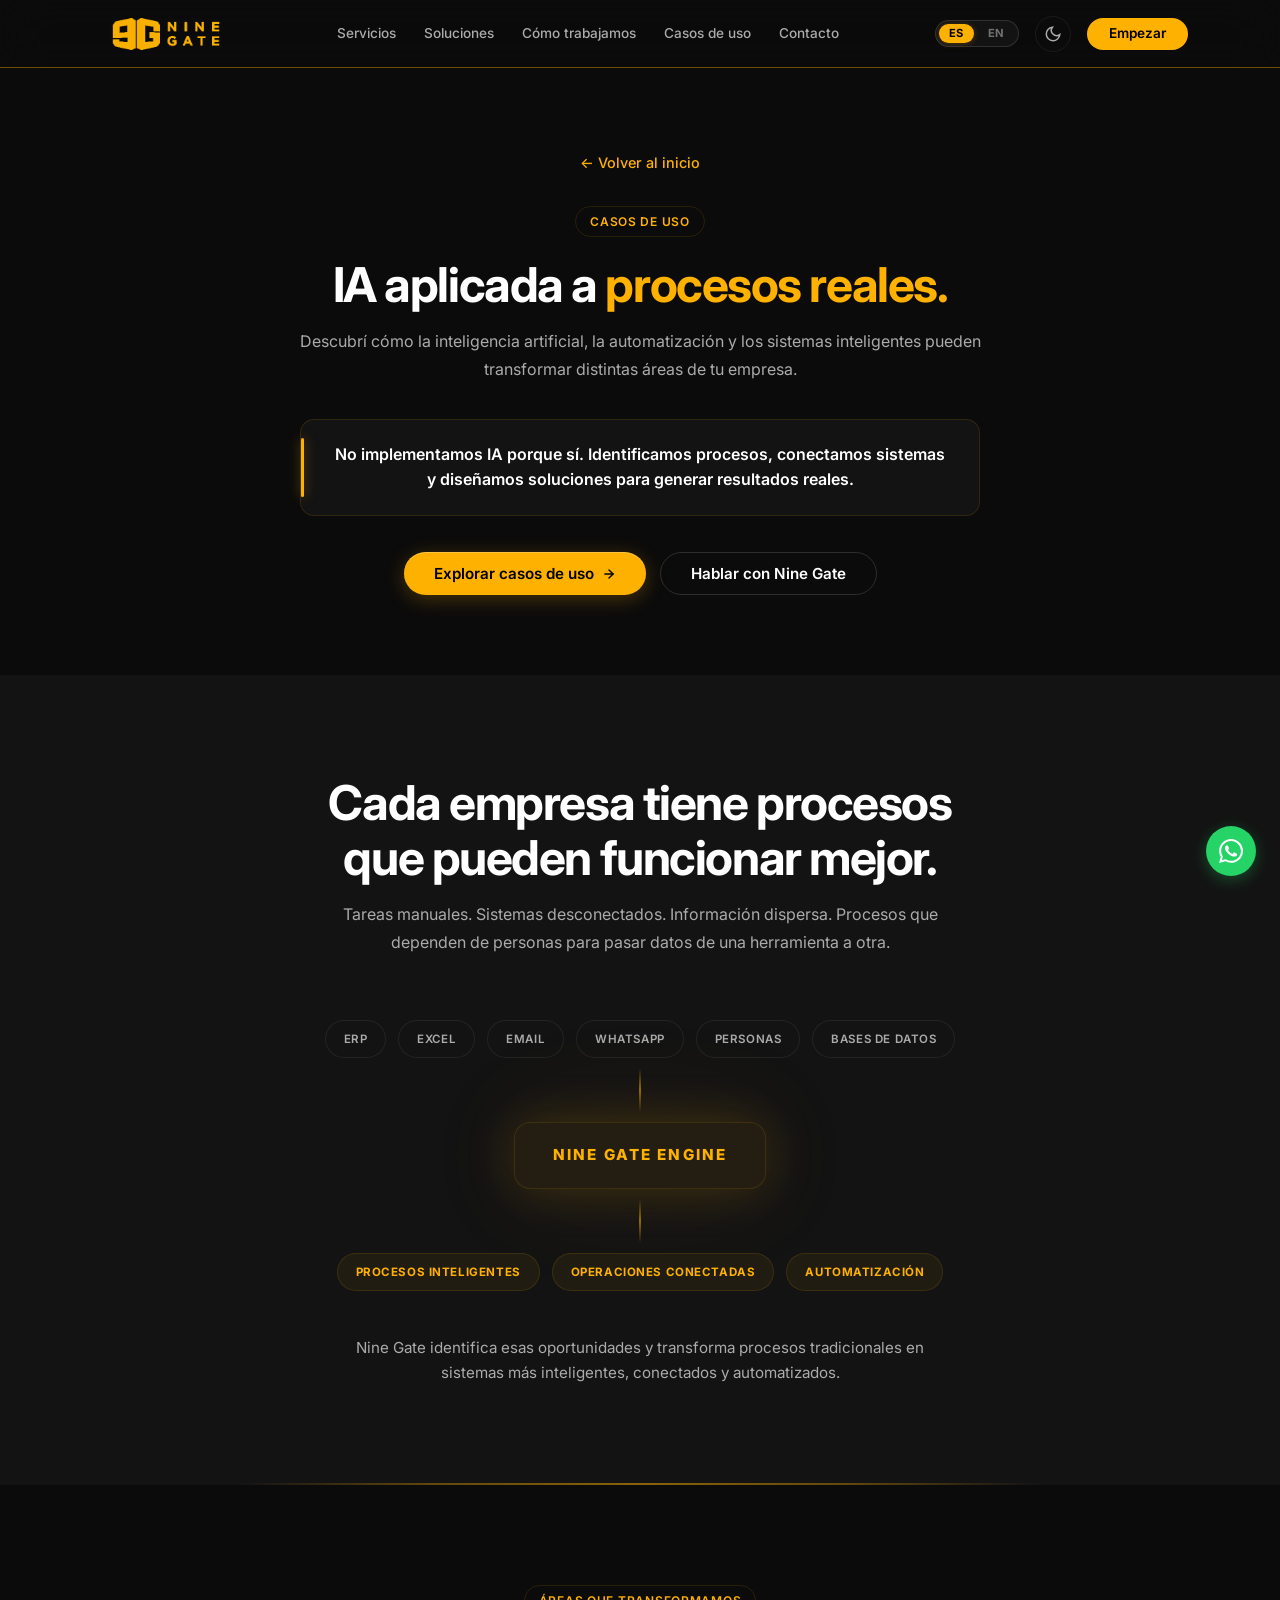
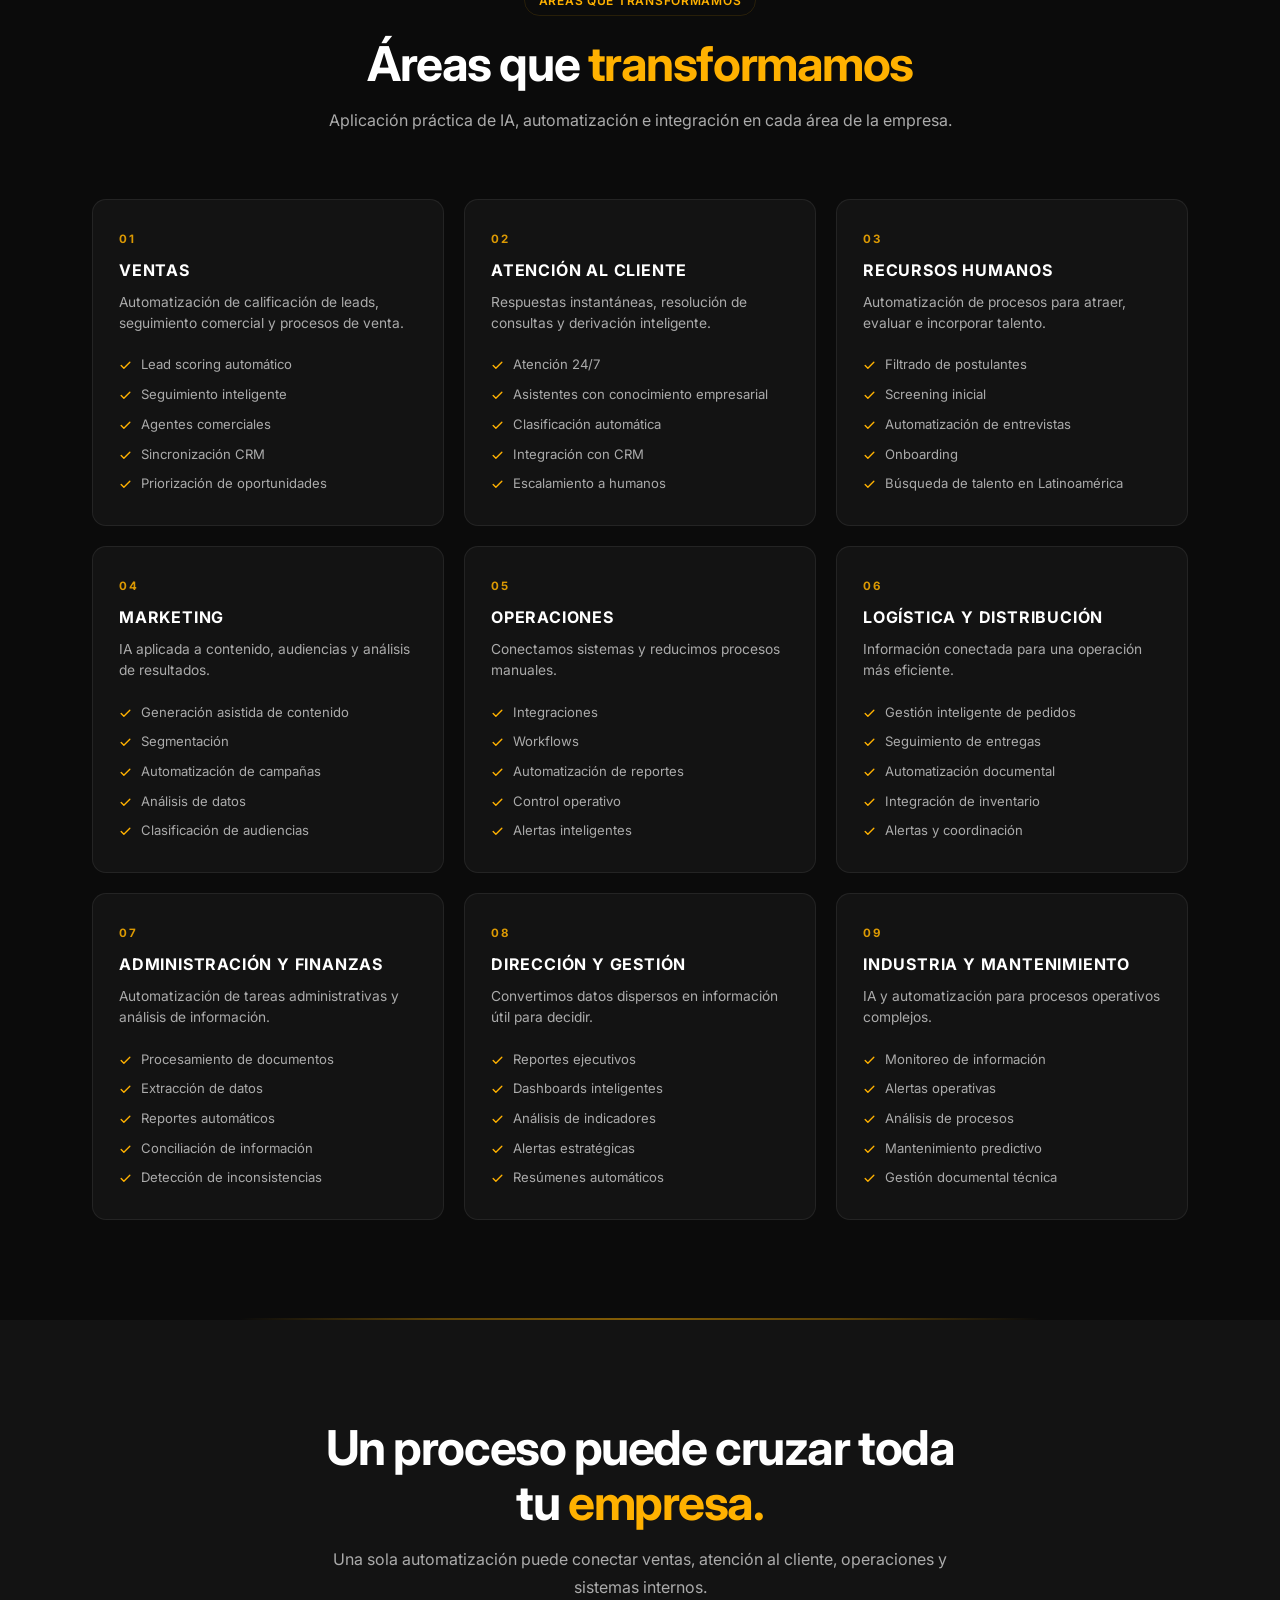
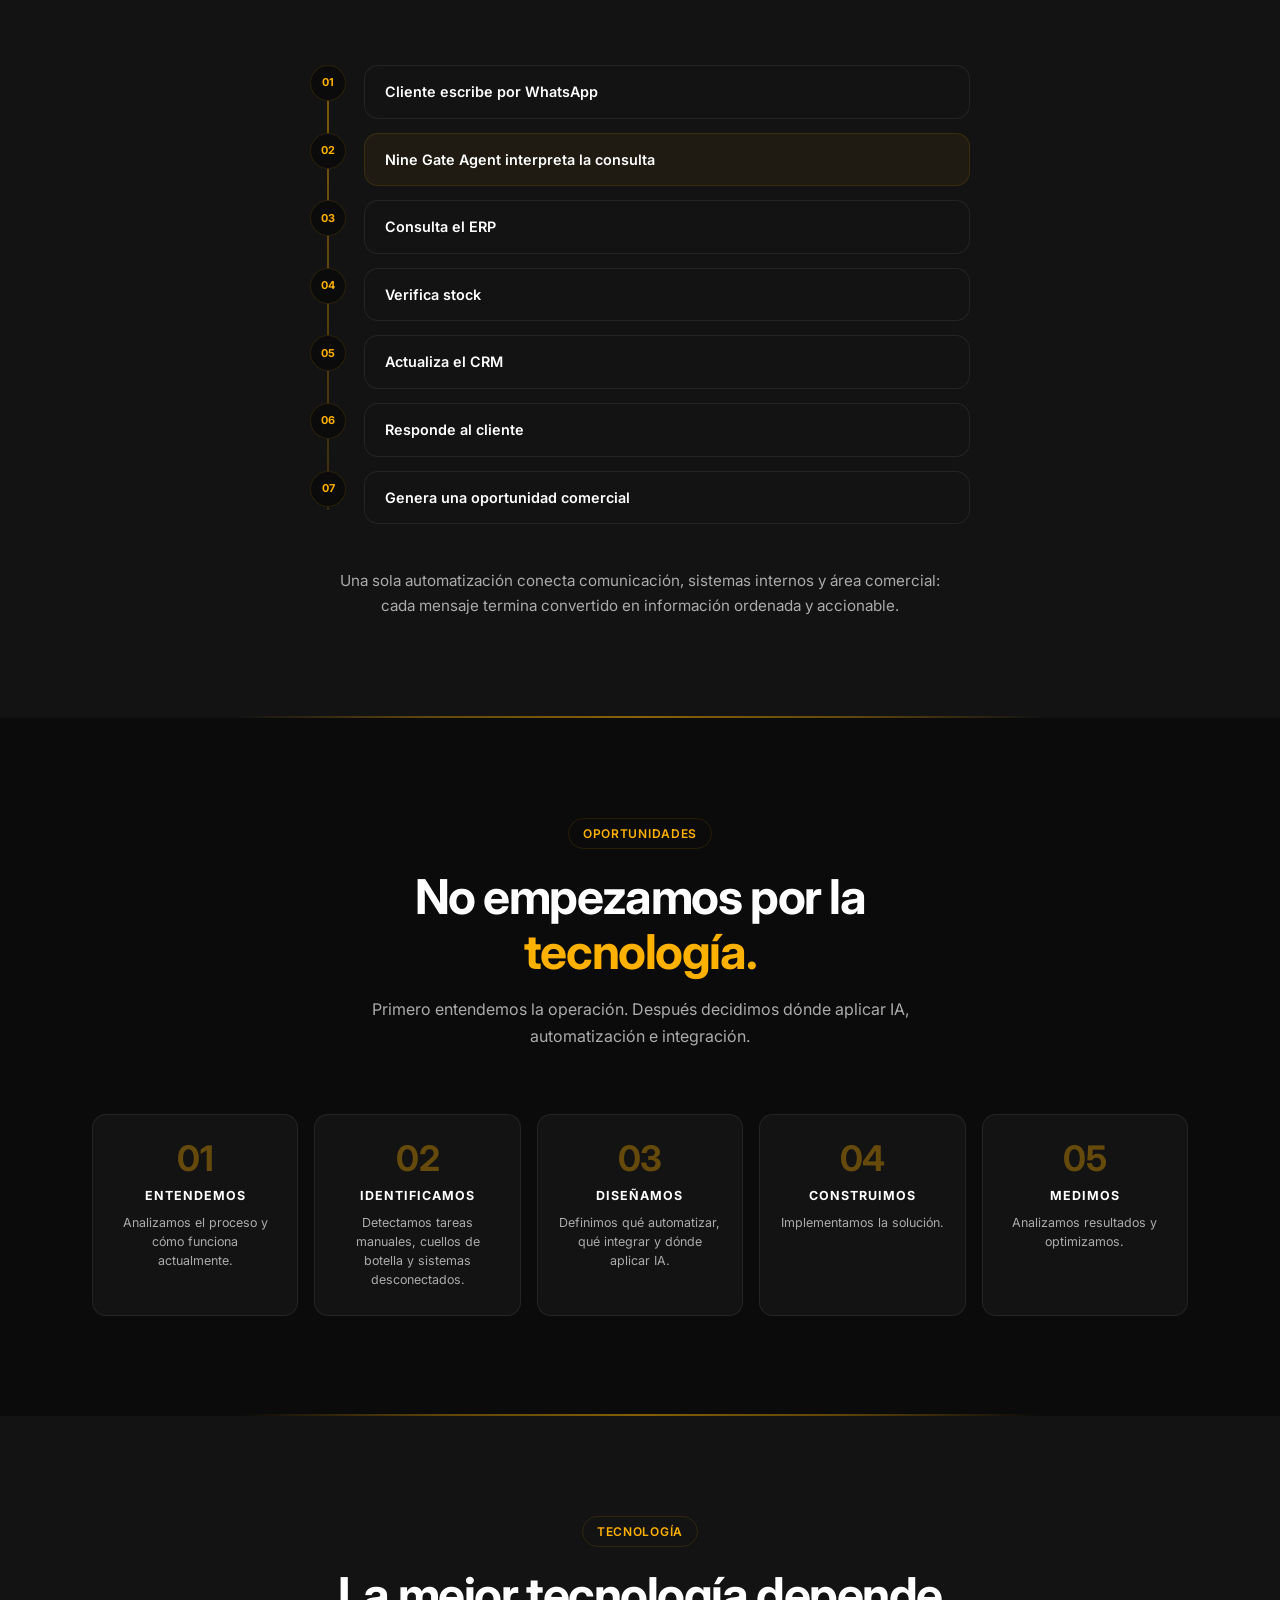
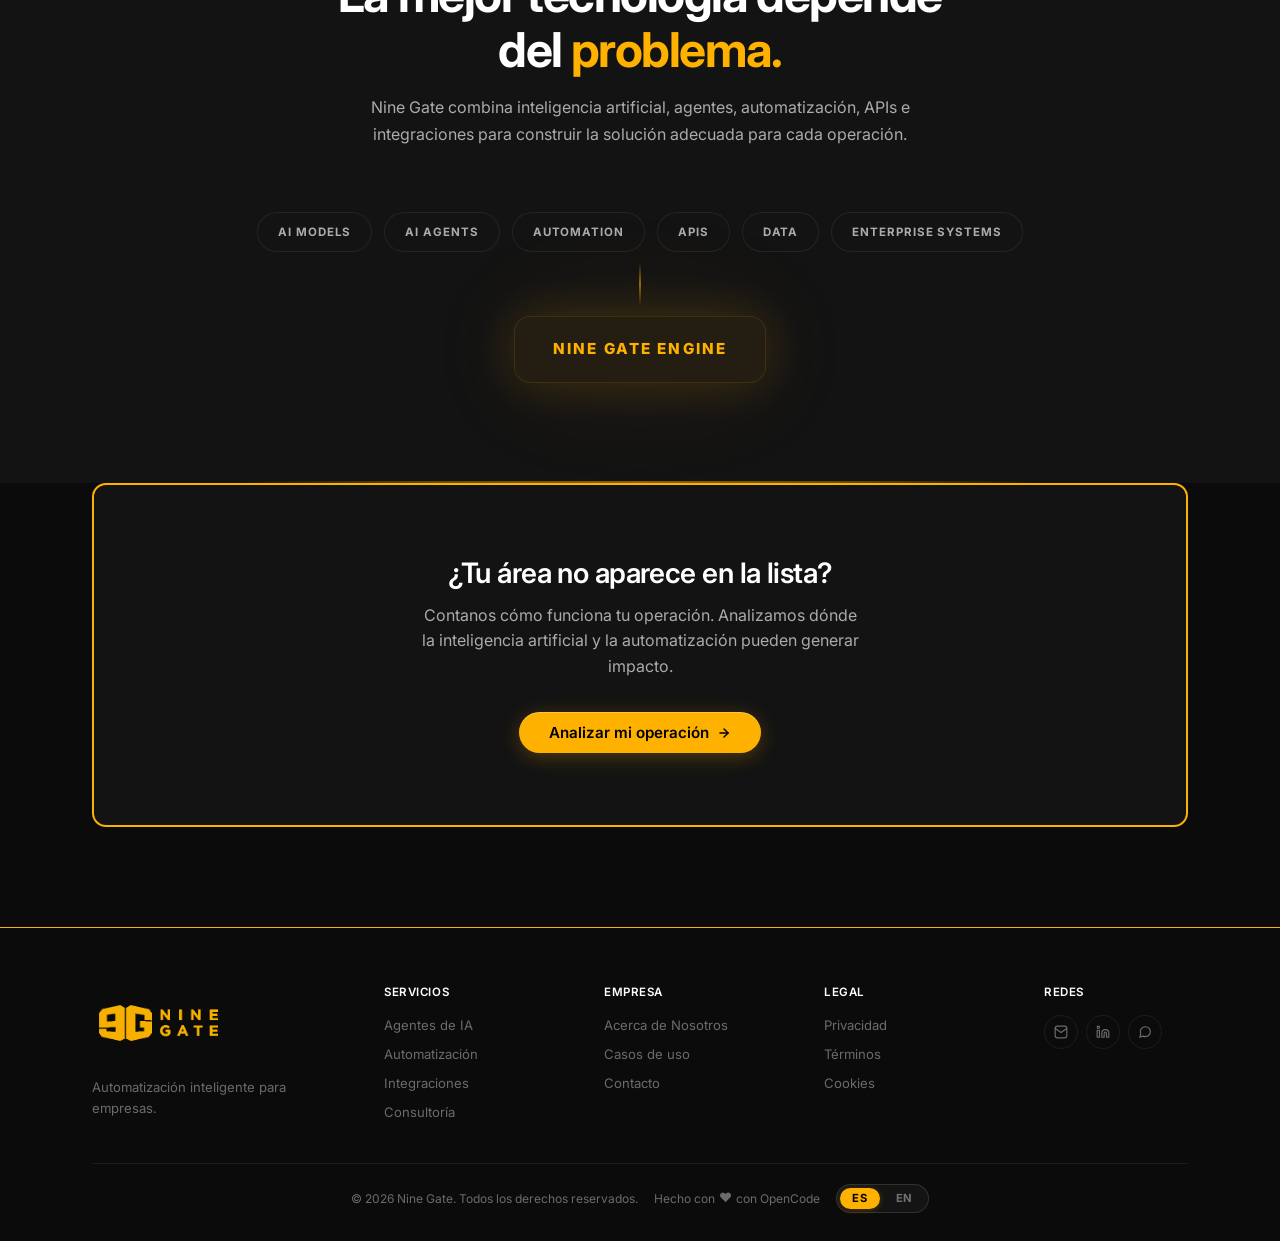
==== commit d2864c2a: "Align back link on casos-de-uso to match servicios.html" ====
--- a/casos-de-uso.html
+++ b/casos-de-uso.html
@@ -31,6 +31,21 @@
   <title>Casos de uso | IA aplicada a procesos reales | Nine Gate</title>
   <link rel="stylesheet" href="styles.css?v=15">
   <style>
+    /* ===== Back link (same as servicios.html) ===== */
+    .back-link {
+      display: inline-flex;
+      align-items: center;
+      gap: 6px;
+      color: var(--accent);
+      font-size: 0.9rem;
+      font-weight: 500;
+      margin-bottom: 32px;
+      transition: opacity 0.2s;
+    }
+    .back-link:hover {
+      opacity: 0.8;
+    }
+
     /* ===== Page hero ===== */
     .cd-hero {
       padding: 150px 0 80px;
@@ -466,8 +481,8 @@
   <!-- HERO -->
   <section class="cd-hero">
     <div class="container">
+      <a href="index.html" class="back-link">&larr; Volver al inicio</a>
       <div class="cd-hero__inner" data-r>
-        <a href="index.html" class="back-link">&larr; Volver al inicio</a>
         <span class="tag" data-i18n="cu-tag">Casos de uso</span>
         <h1 class="section__title"><span data-i18n="cu-hero-title-before">IA aplicada a </span><span class="text--yellow" data-i18n="cu-hero-title-accent">procesos reales.</span></h1>
         <p class="section__desc" data-i18n="cu-hero-desc">Descubrí cómo la inteligencia artificial, la automatización y los sistemas inteligentes pueden transformar distintas áreas de tu empresa.</p>
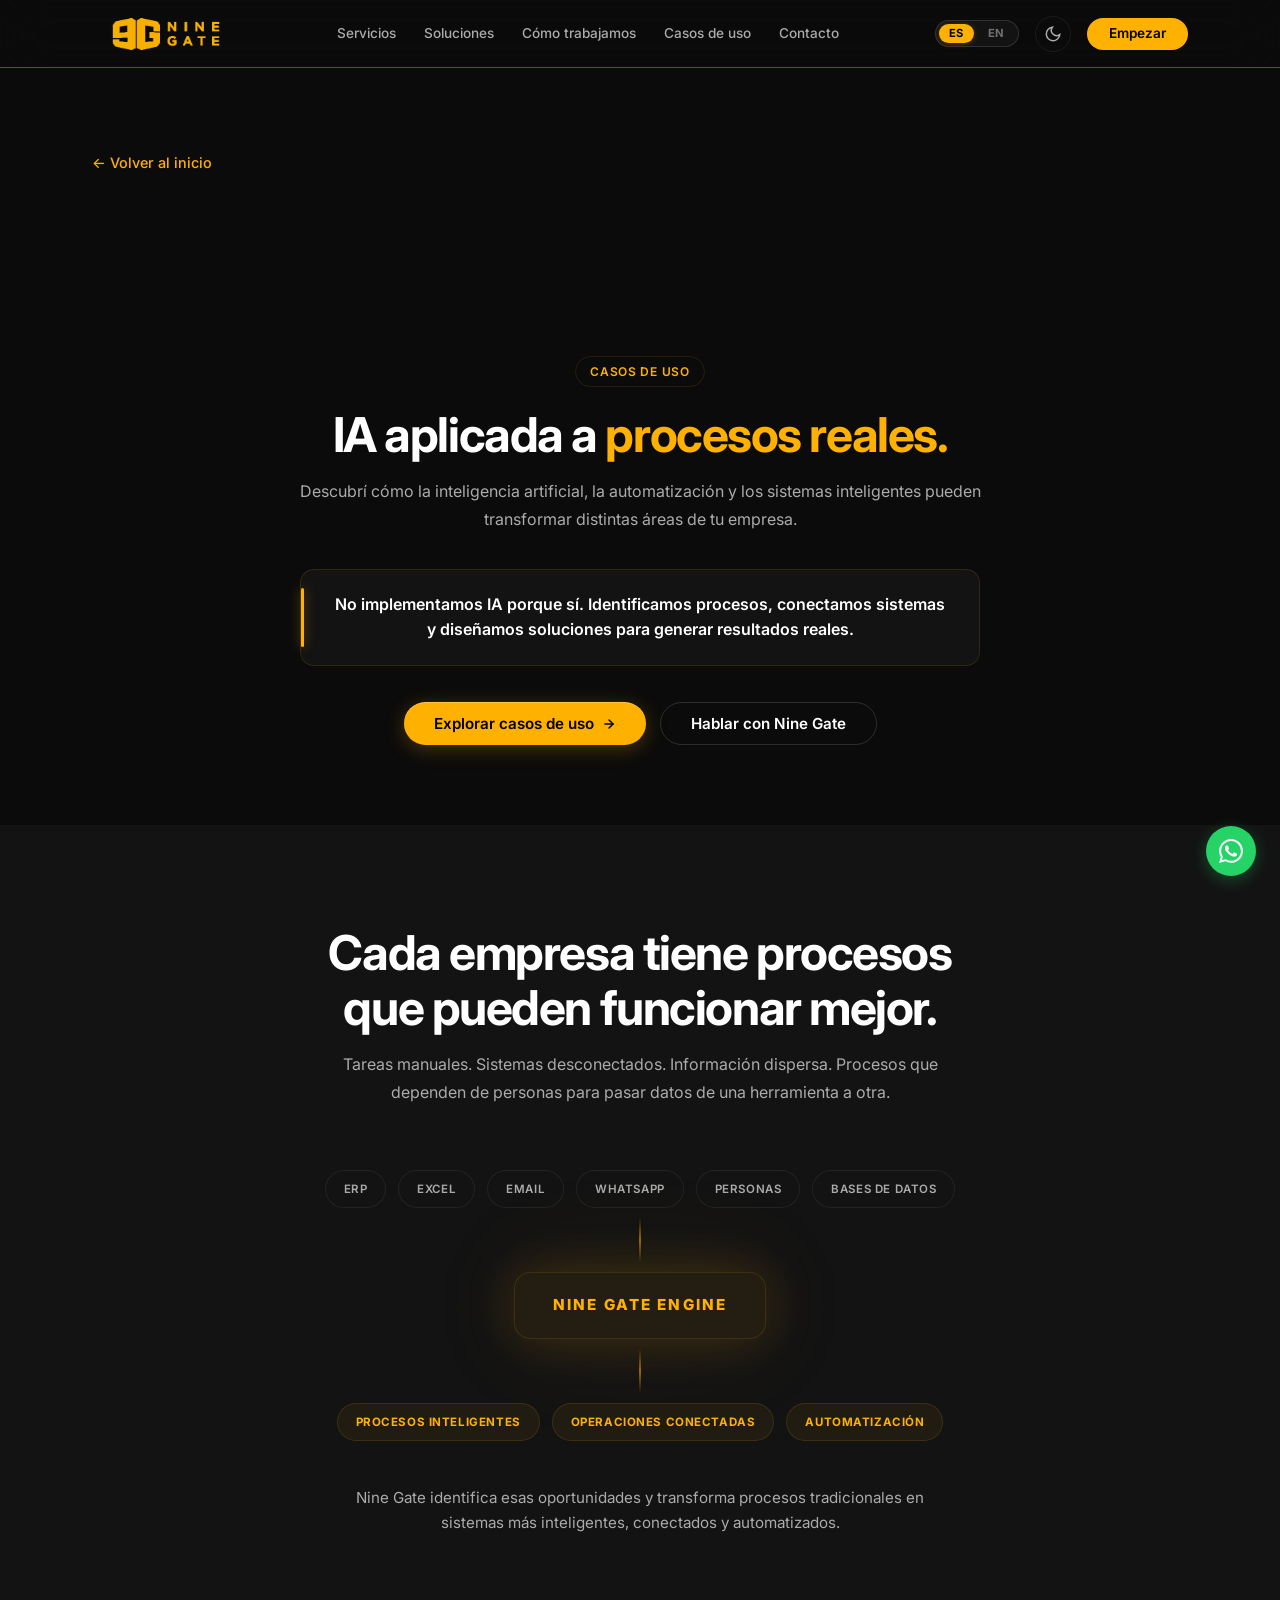
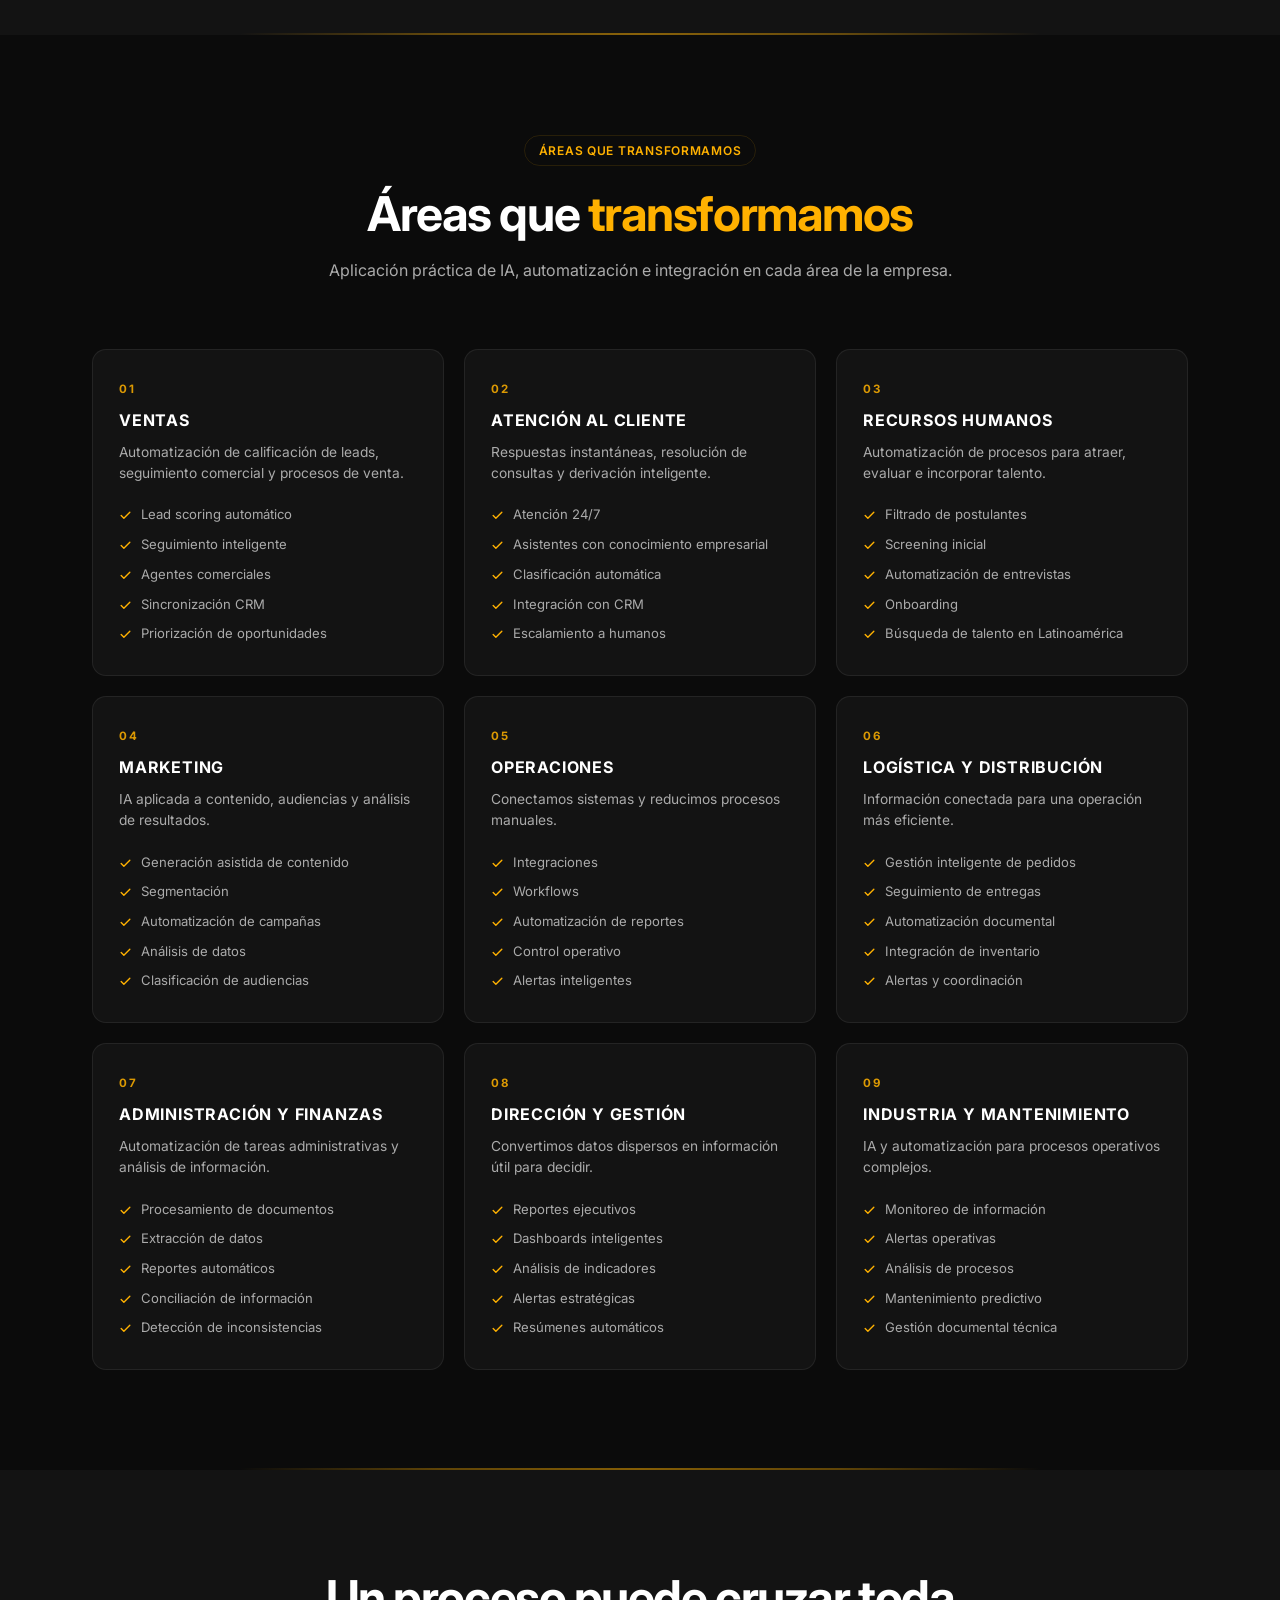
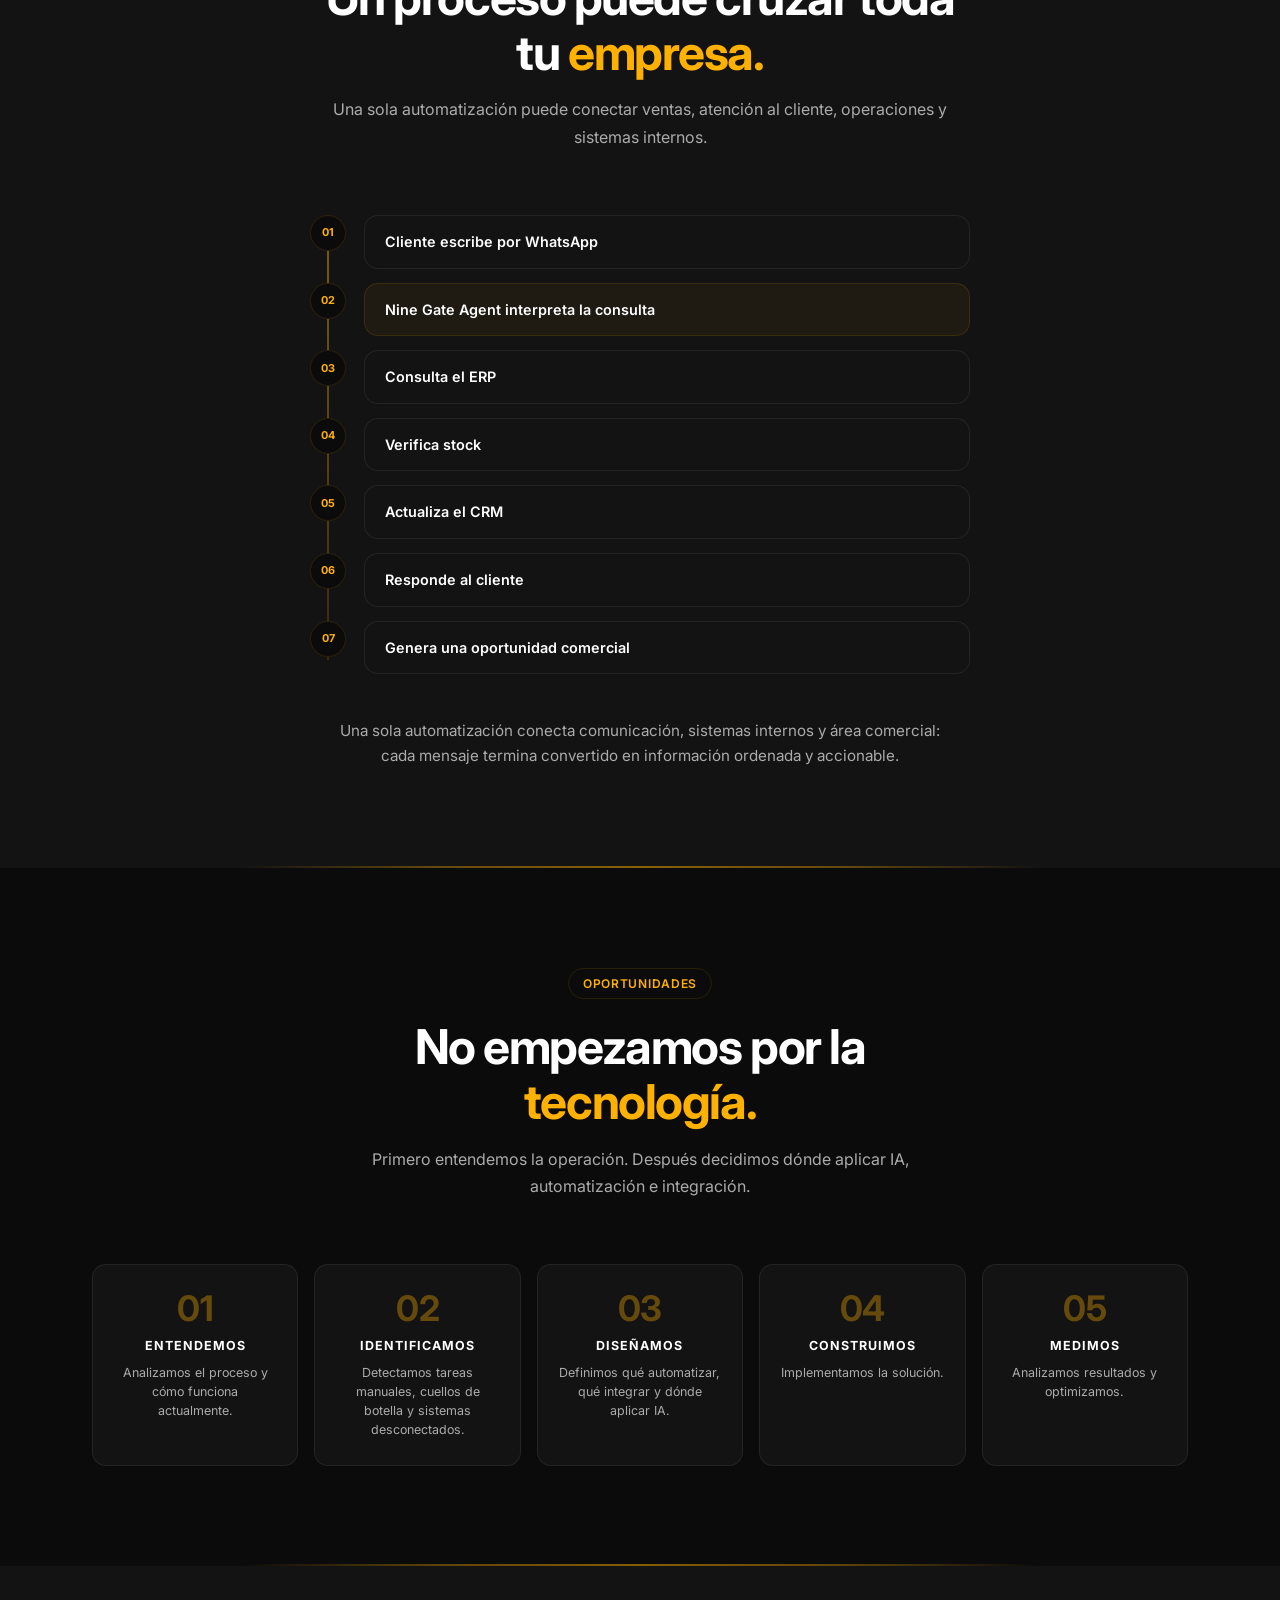
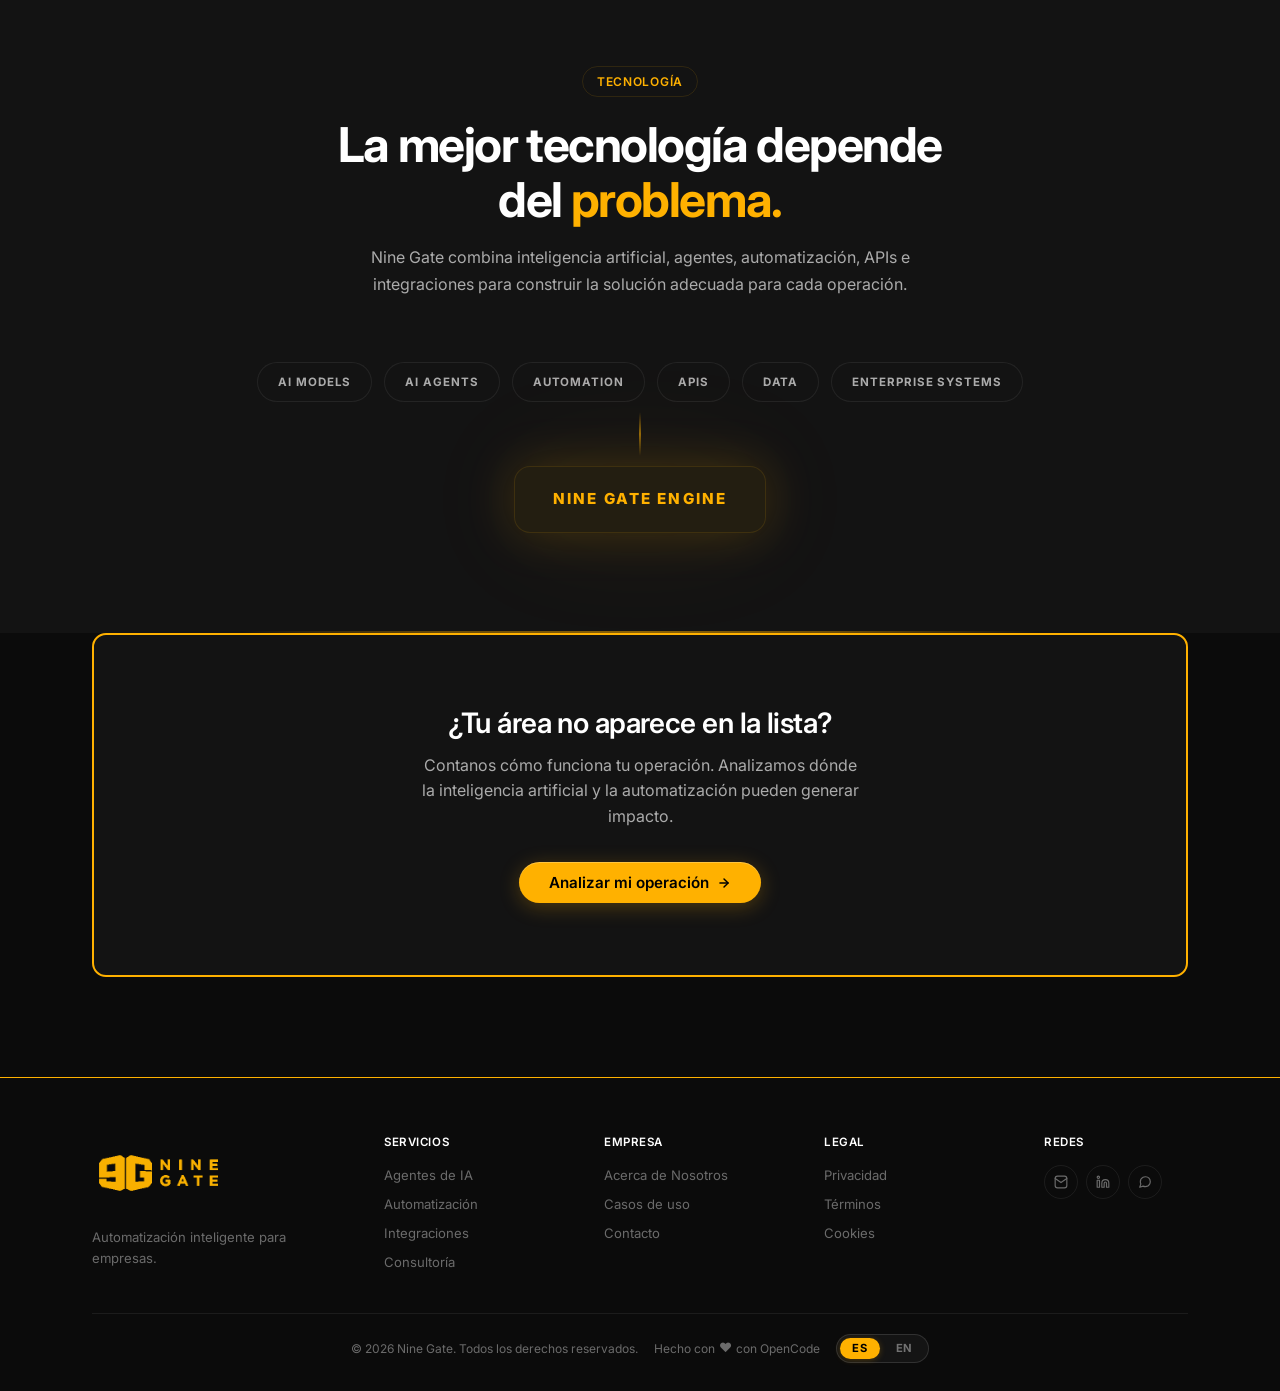
==== commit 5b96276f: "Left-align back link outside hero section" ====
--- a/casos-de-uso.html
+++ b/casos-de-uso.html
@@ -40,6 +40,7 @@
       font-size: 0.9rem;
       font-weight: 500;
       margin-bottom: 32px;
+      text-align: left;
       transition: opacity 0.2s;
     }
     .back-link:hover {
@@ -479,9 +480,12 @@
   </nav>
 
   <!-- HERO -->
+  <div class="container" style="padding-top: 150px;">
+    <a href="index.html" class="back-link">&larr; Volver al inicio</a>
+  </div>
+
   <section class="cd-hero">
     <div class="container">
-      <a href="index.html" class="back-link">&larr; Volver al inicio</a>
       <div class="cd-hero__inner" data-r>
         <span class="tag" data-i18n="cu-tag">Casos de uso</span>
         <h1 class="section__title"><span data-i18n="cu-hero-title-before">IA aplicada a </span><span class="text--yellow" data-i18n="cu-hero-title-accent">procesos reales.</span></h1>
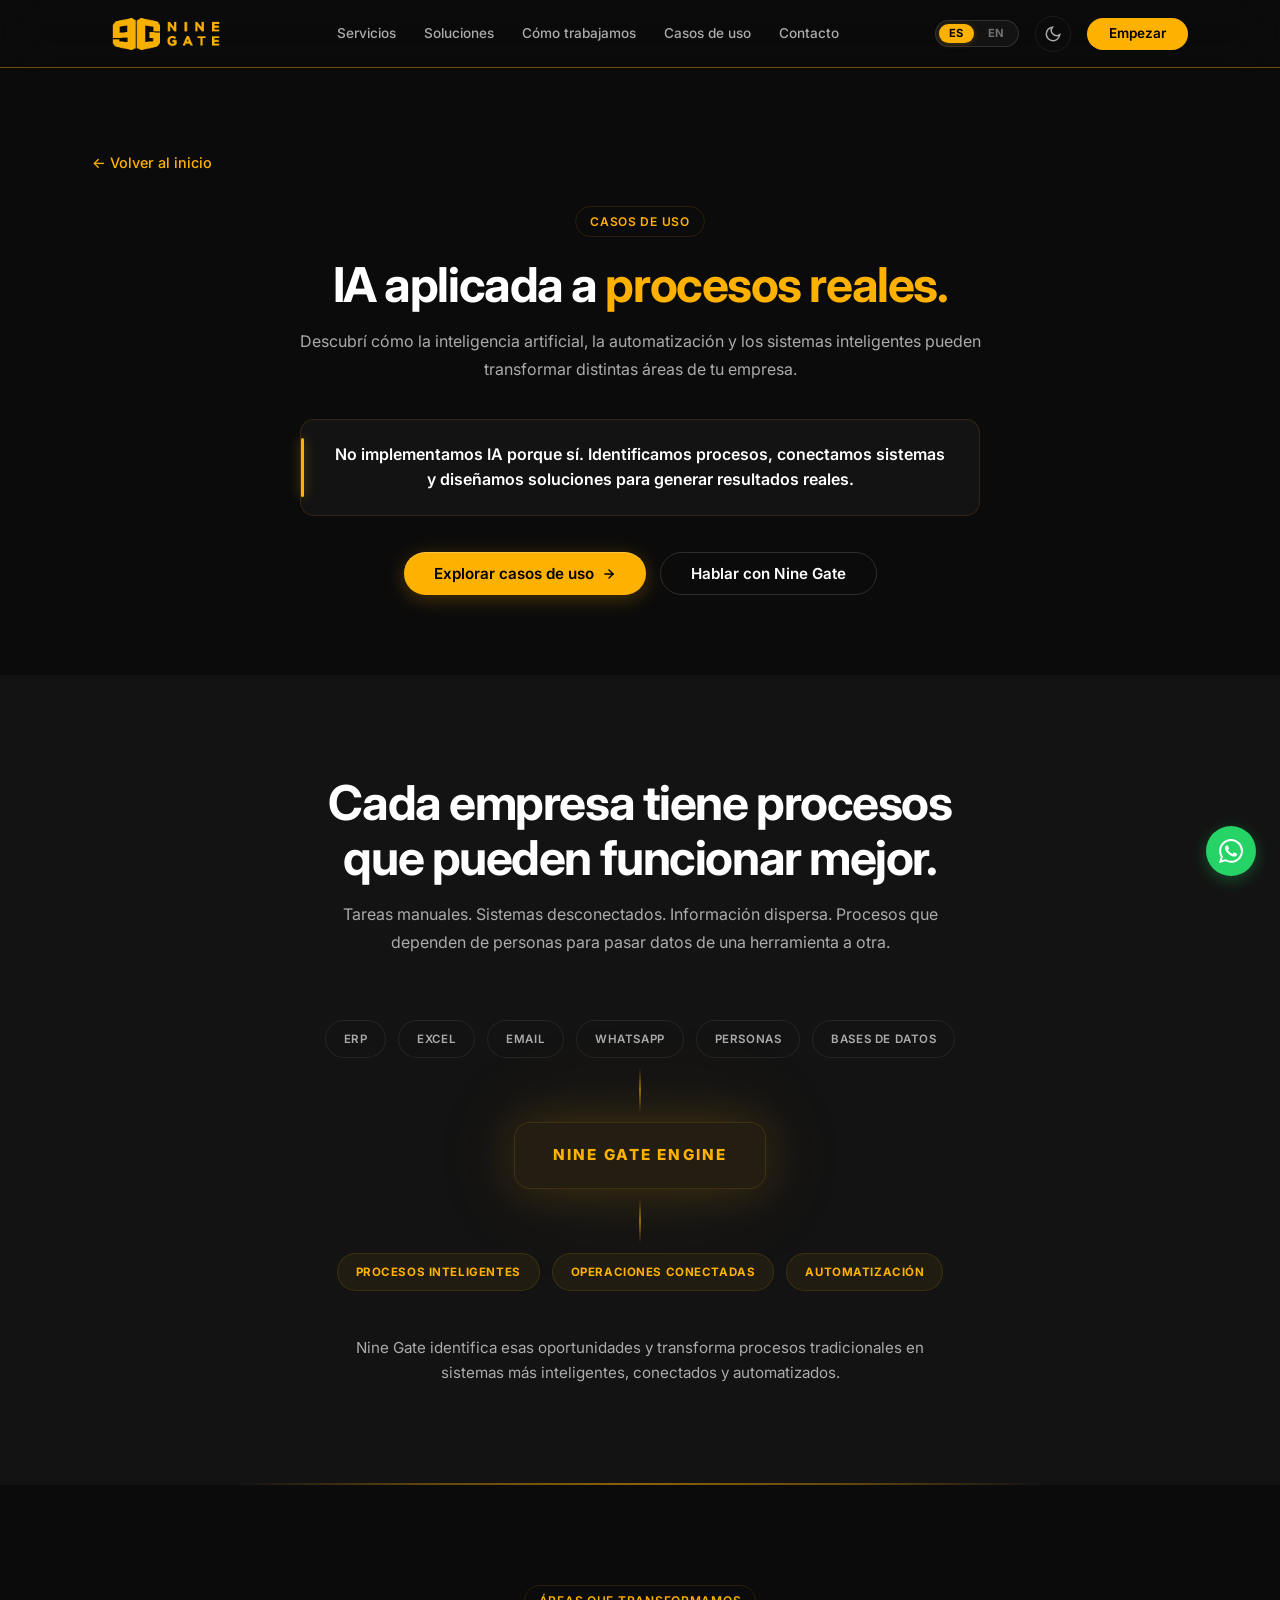
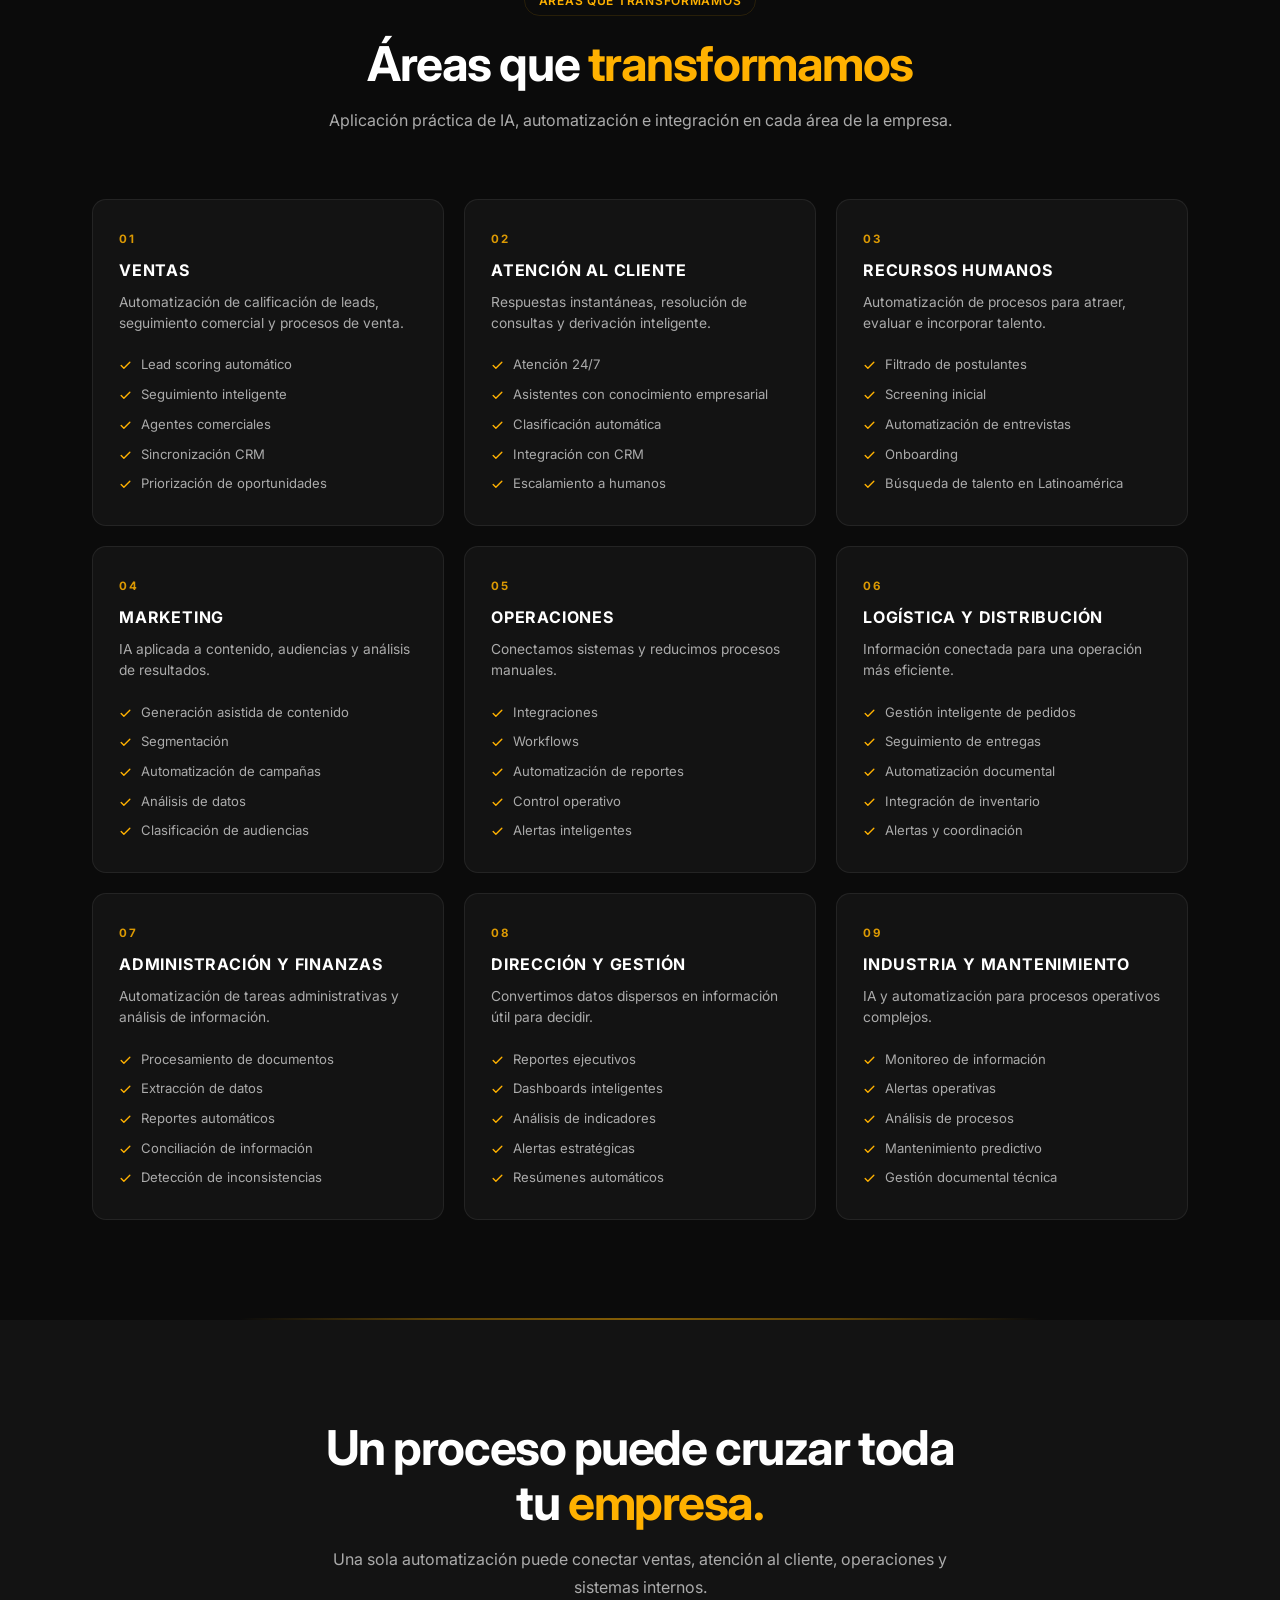
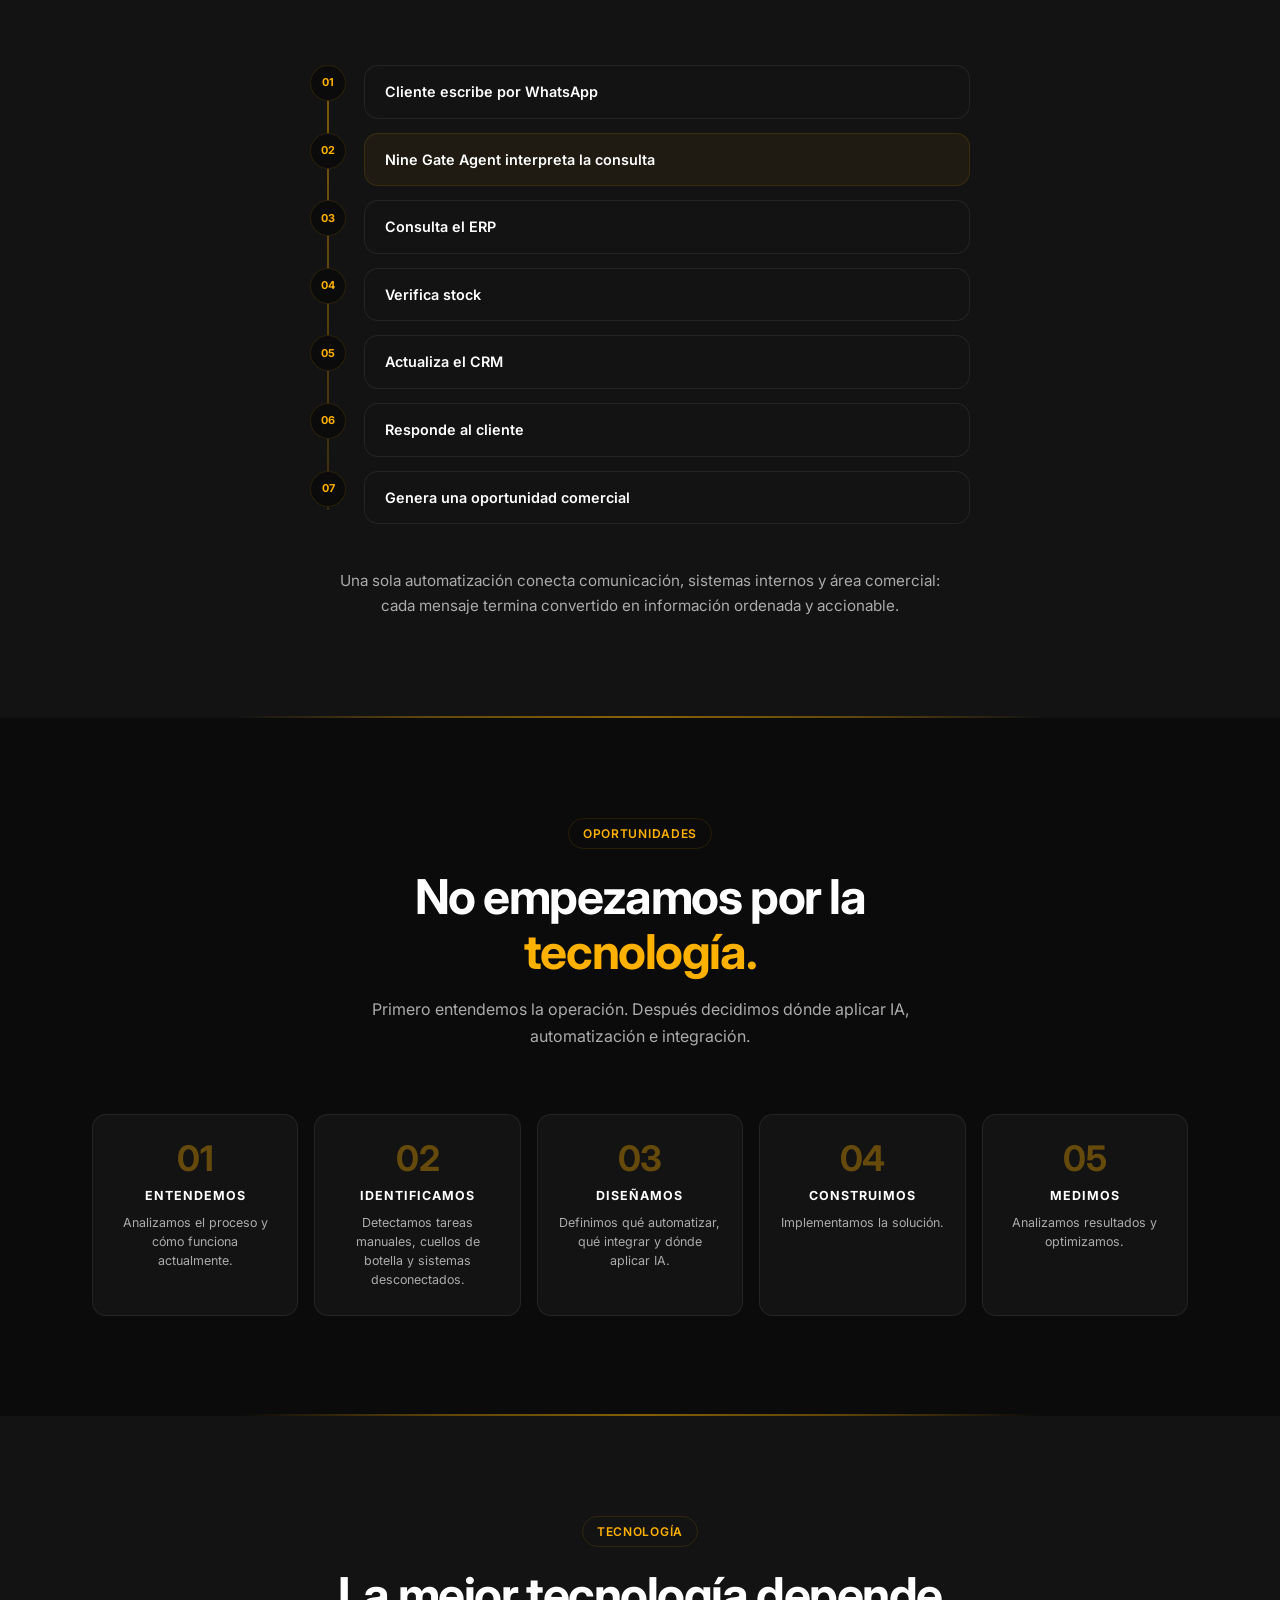
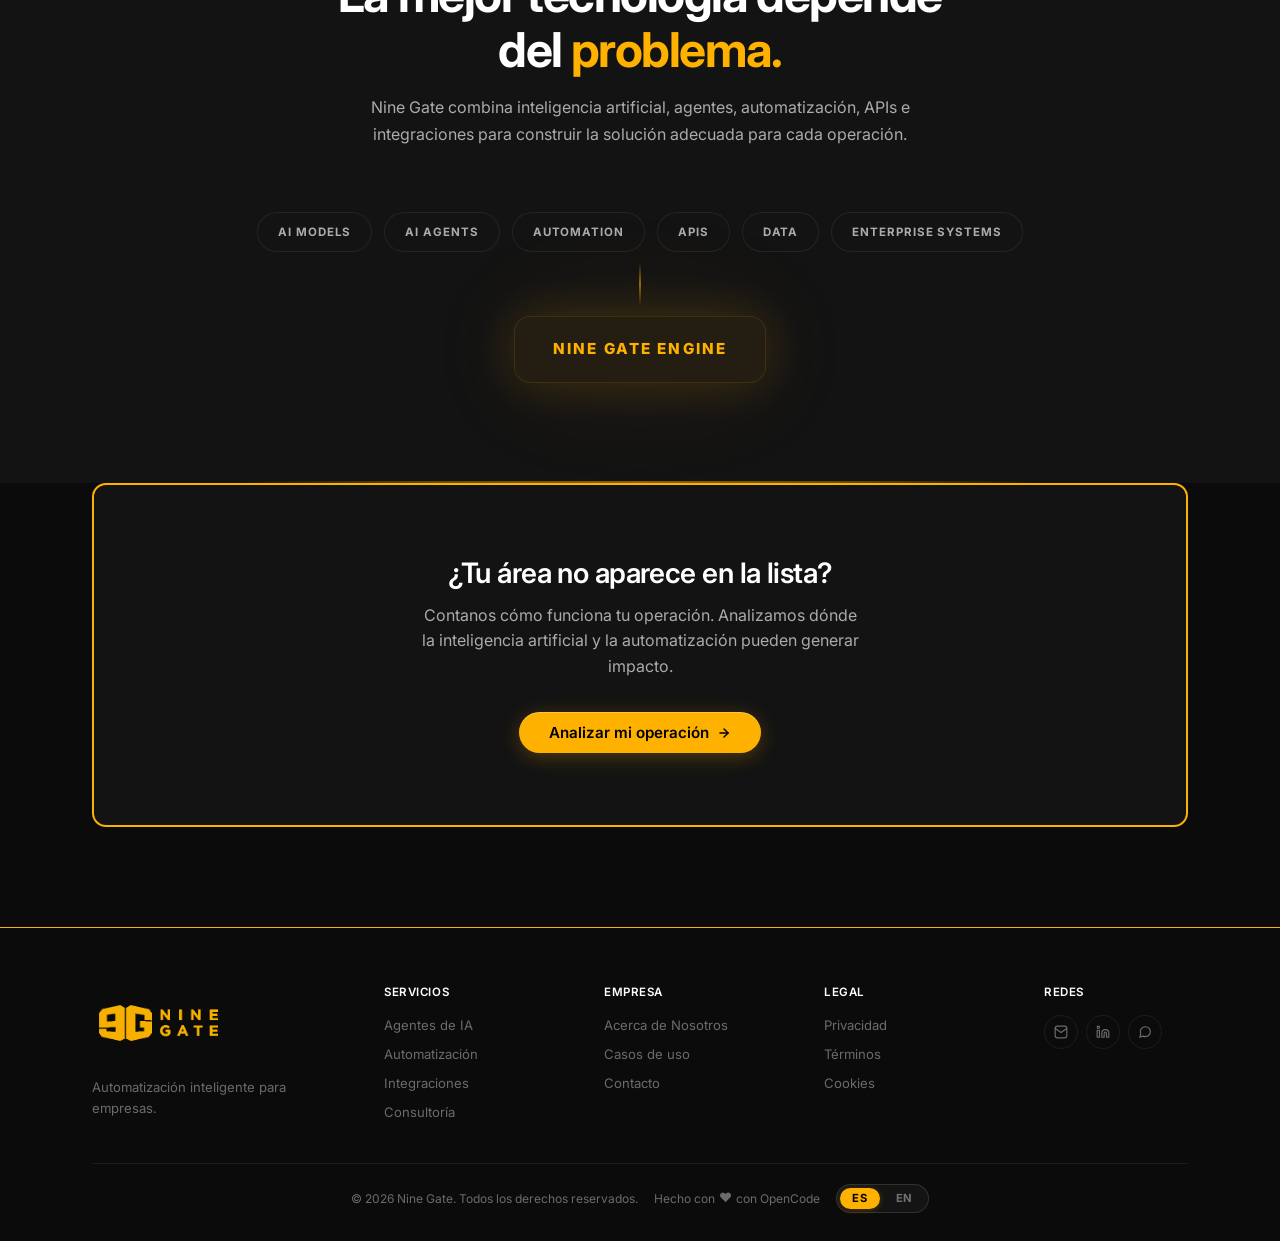
==== commit 0def818c: "Fix spacing and left-align back link inside hero" ====
--- a/casos-de-uso.html
+++ b/casos-de-uso.html
@@ -480,12 +480,10 @@
   </nav>
 
   <!-- HERO -->
-  <div class="container" style="padding-top: 150px;">
-    <a href="index.html" class="back-link">&larr; Volver al inicio</a>
-  </div>
-
+  <!-- HERO -->
   <section class="cd-hero">
     <div class="container">
+      <div style="text-align:left;"><a href="index.html" class="back-link">&larr; Volver al inicio</a></div>
       <div class="cd-hero__inner" data-r>
         <span class="tag" data-i18n="cu-tag">Casos de uso</span>
         <h1 class="section__title"><span data-i18n="cu-hero-title-before">IA aplicada a </span><span class="text--yellow" data-i18n="cu-hero-title-accent">procesos reales.</span></h1>
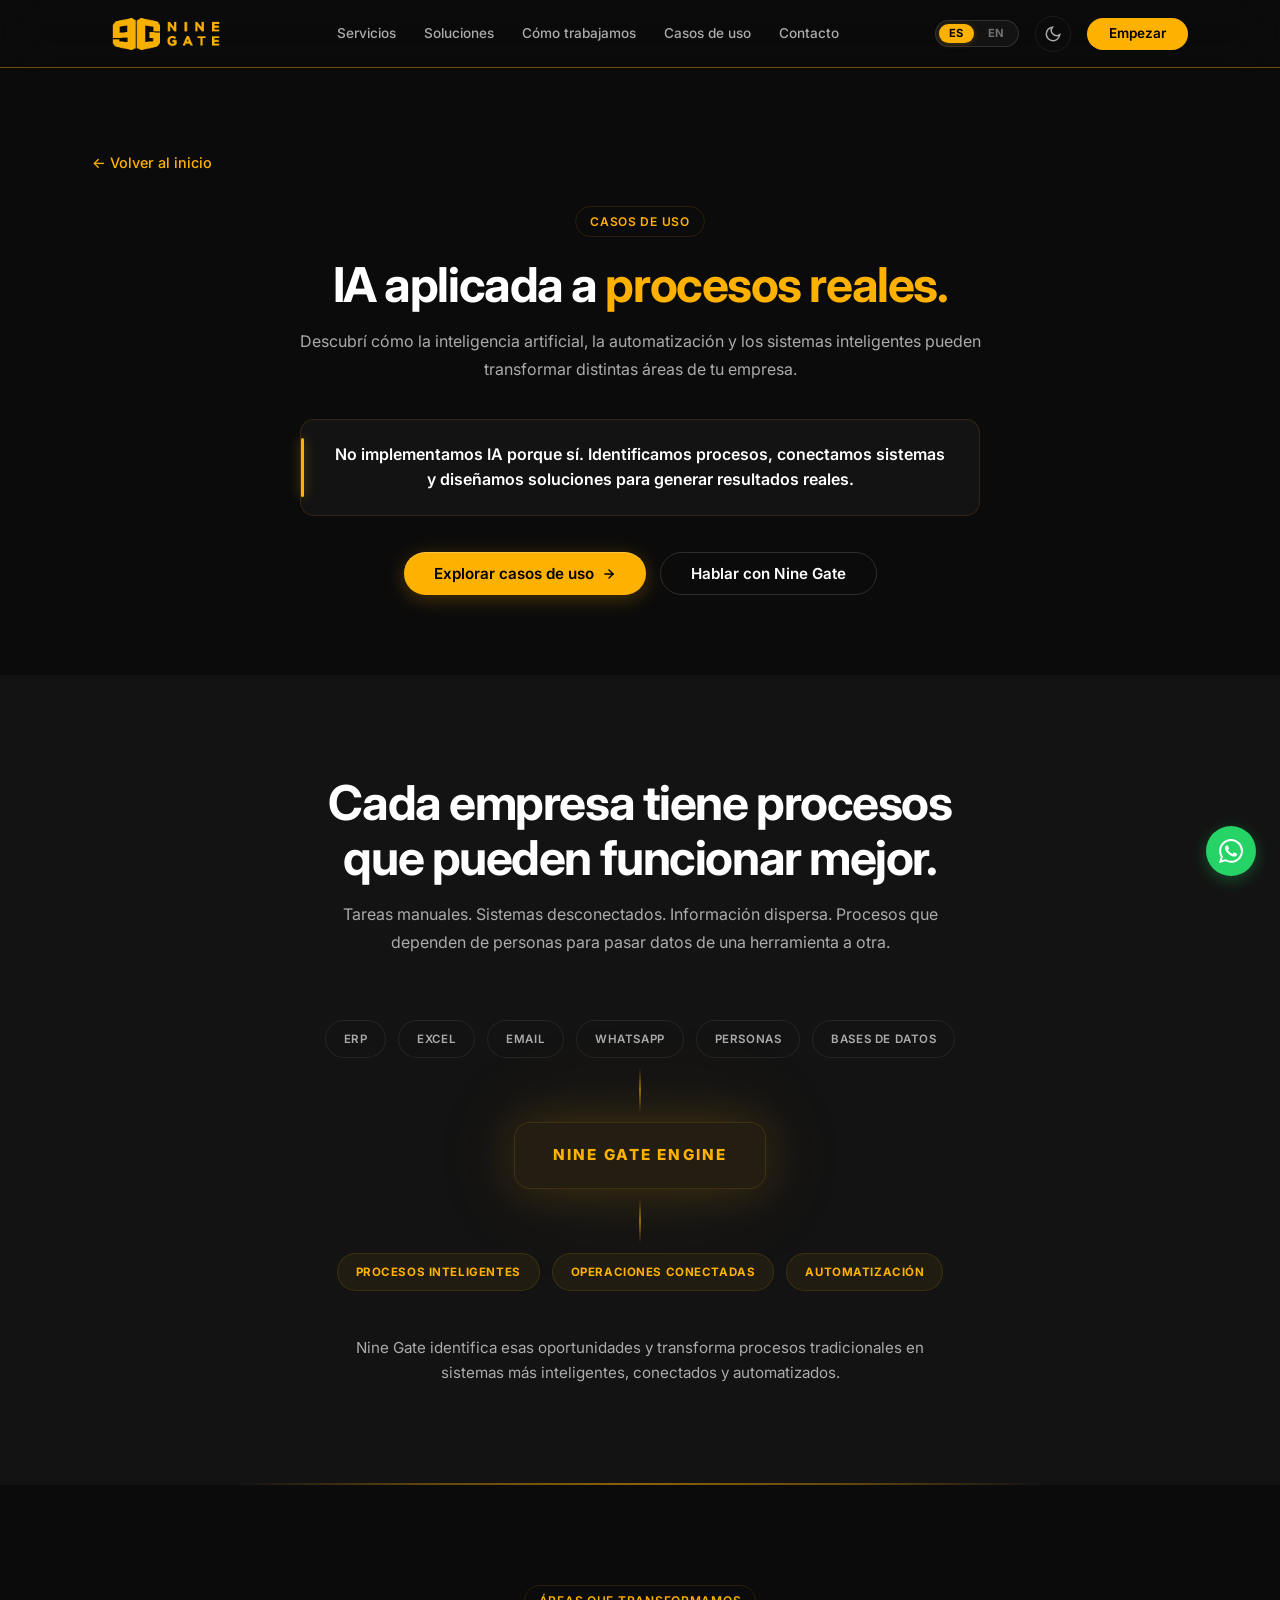
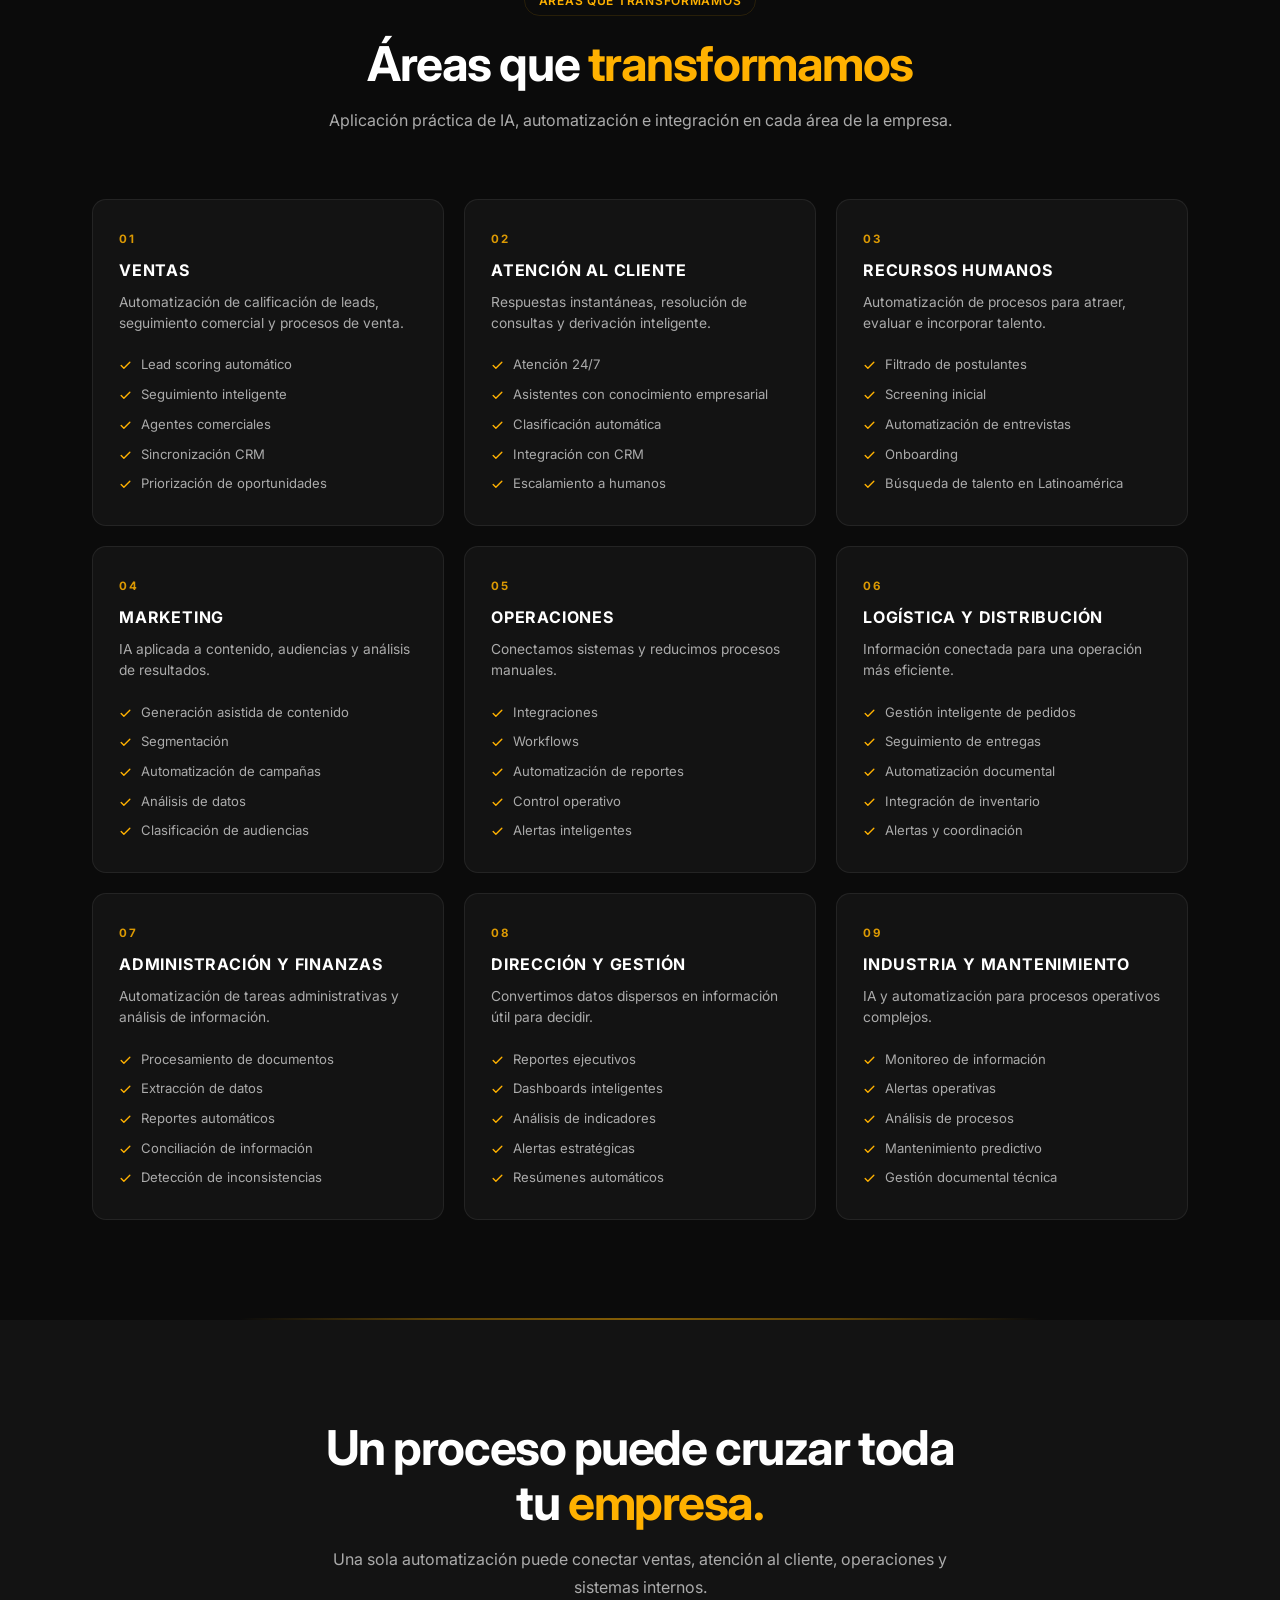
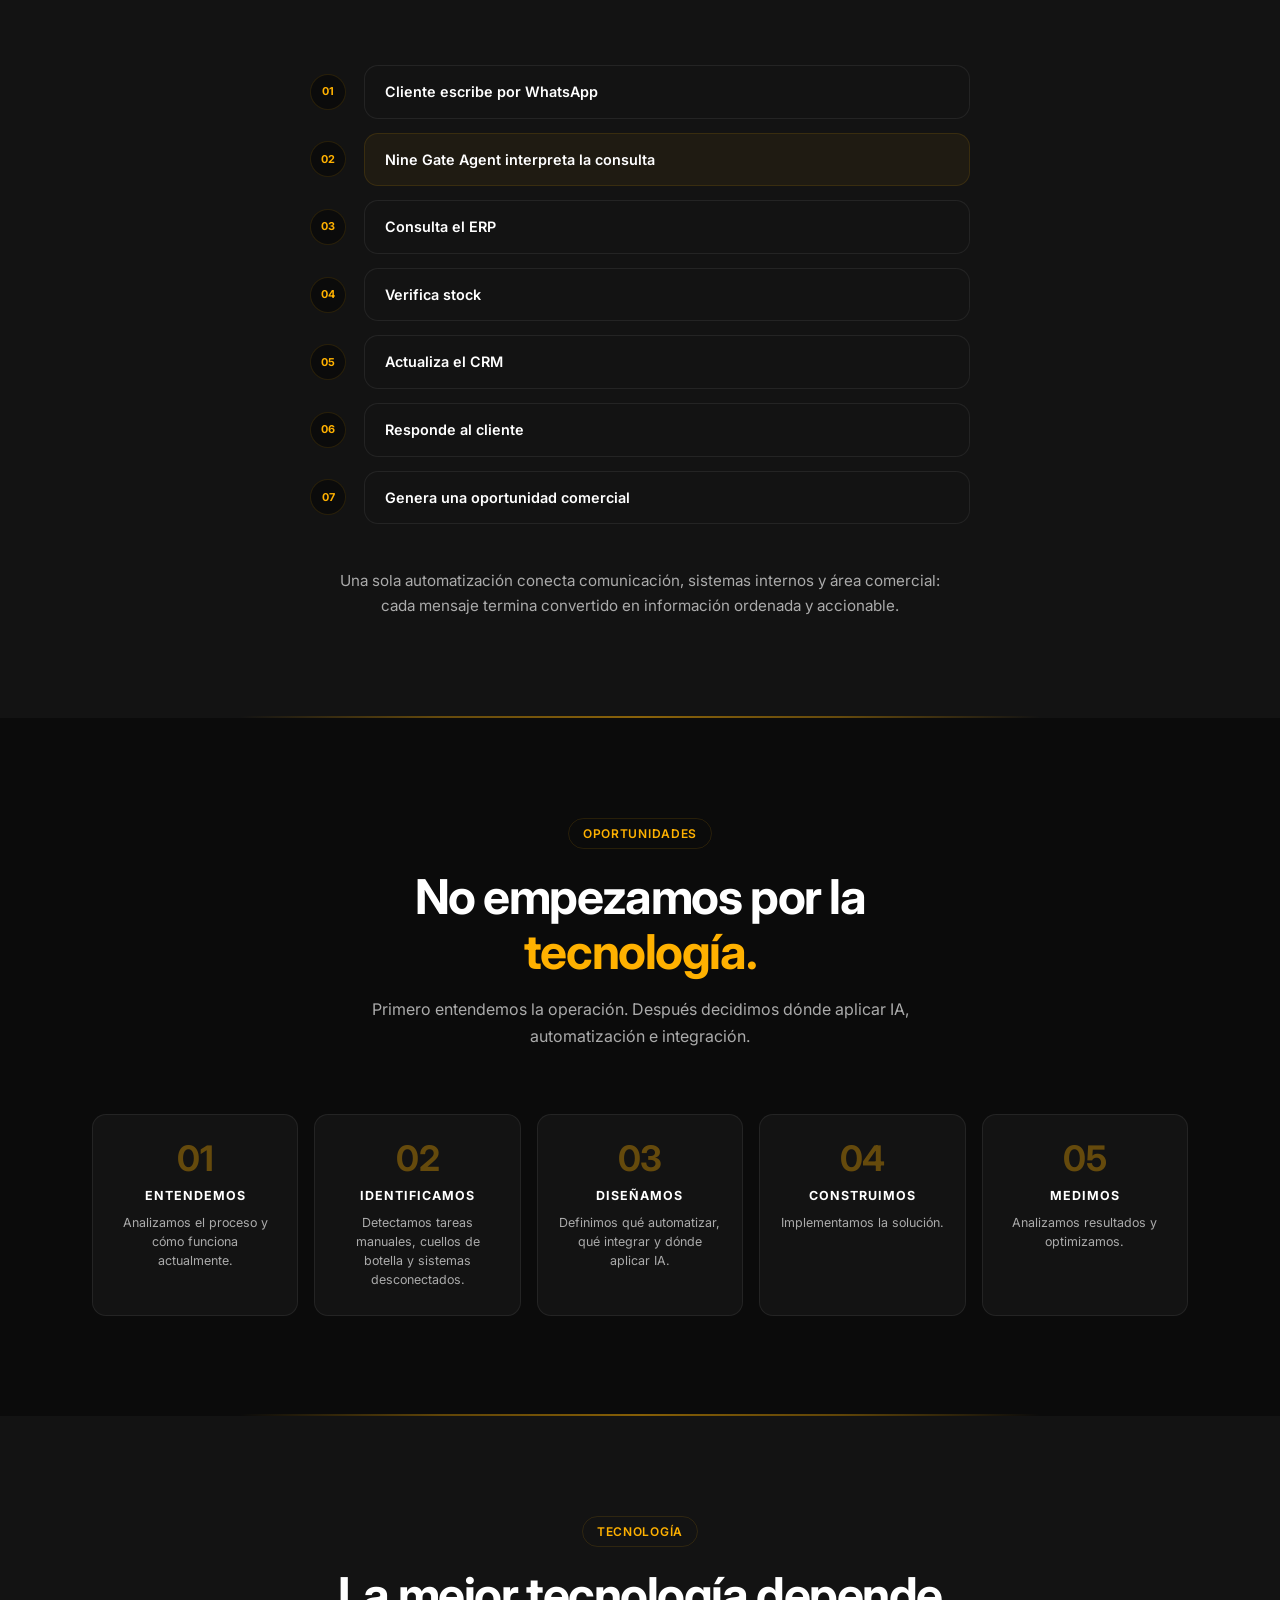
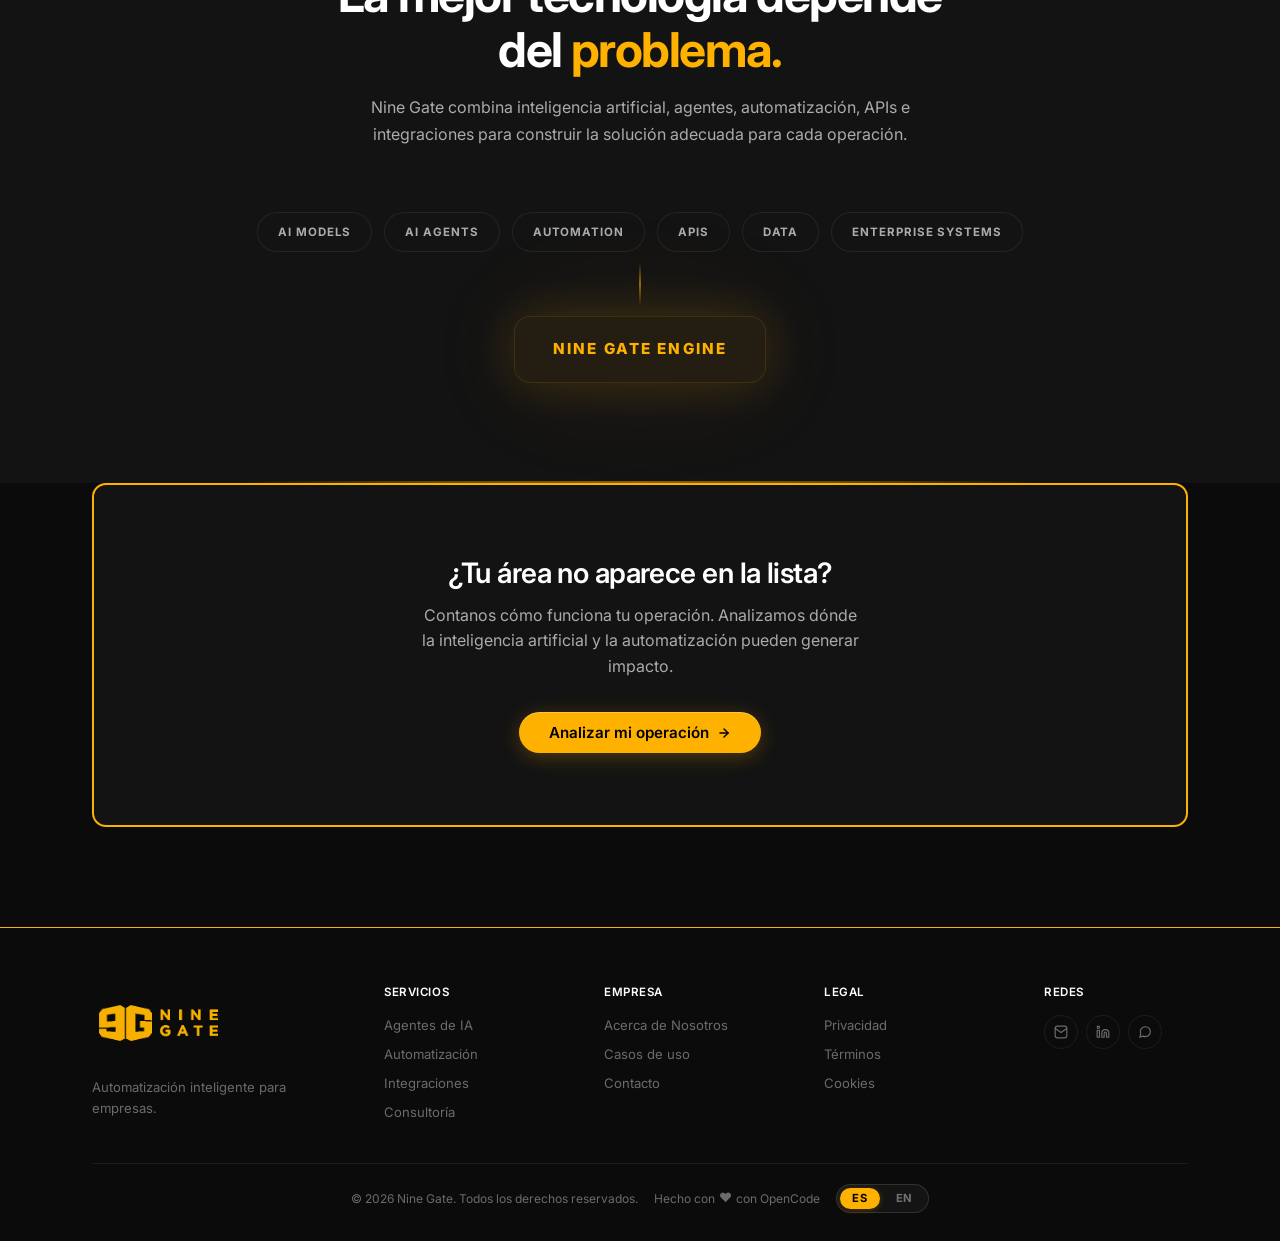
==== commit 5857efed: "Flow section: remove vertical line, center dots to cards" ====
--- a/casos-de-uso.html
+++ b/casos-de-uso.html
@@ -236,18 +236,10 @@
       margin: 0 auto;
       position: relative;
     }
-    .cd-flow::before {
-      content: '';
-      position: absolute;
-      left: 17px;
-      top: 14px;
-      bottom: 14px;
-      width: 2px;
-      background: linear-gradient(180deg, rgba(255, 177, 0, 0.45), rgba(255, 177, 0, 0.15));
-    }
+    .cd-flow::before { display: none; }
     .cd-fstep {
       display: flex;
-      align-items: flex-start;
+      align-items: center;
       gap: 18px;
       padding-bottom: 14px;
       position: relative;
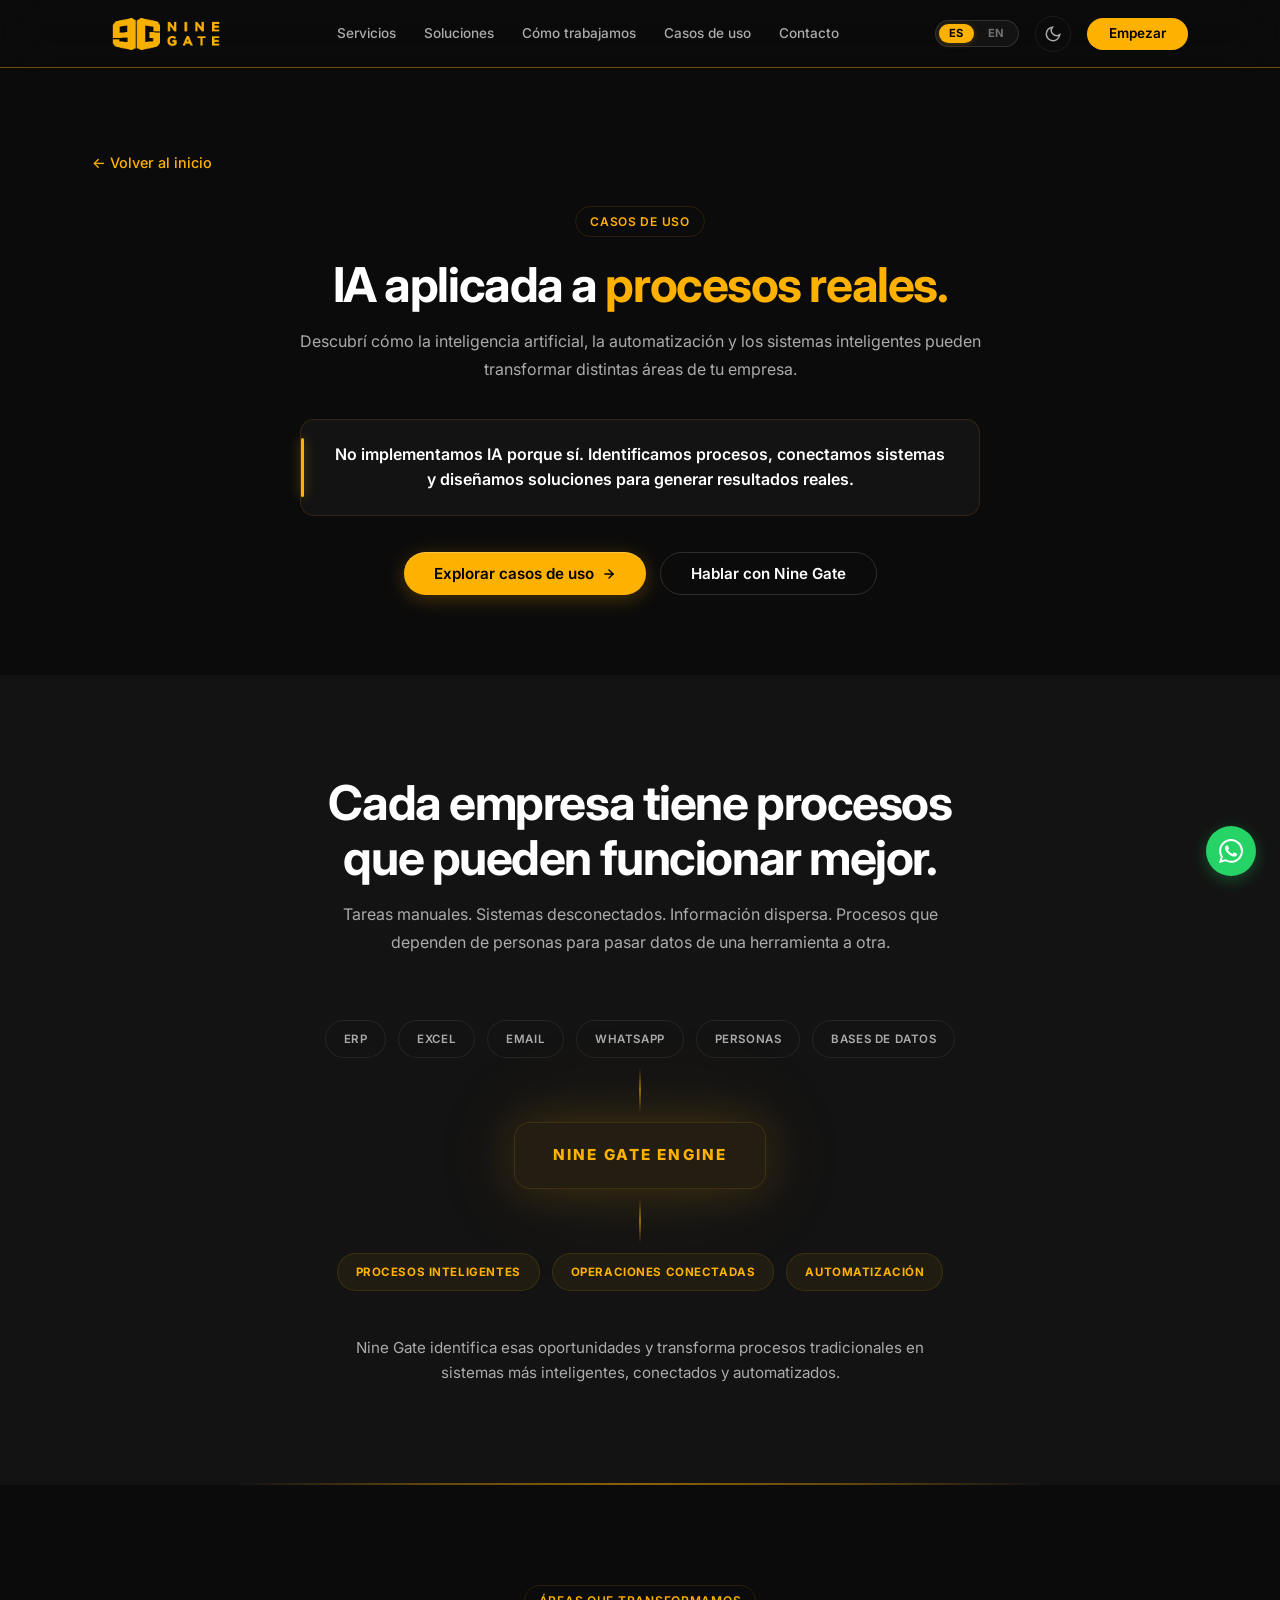
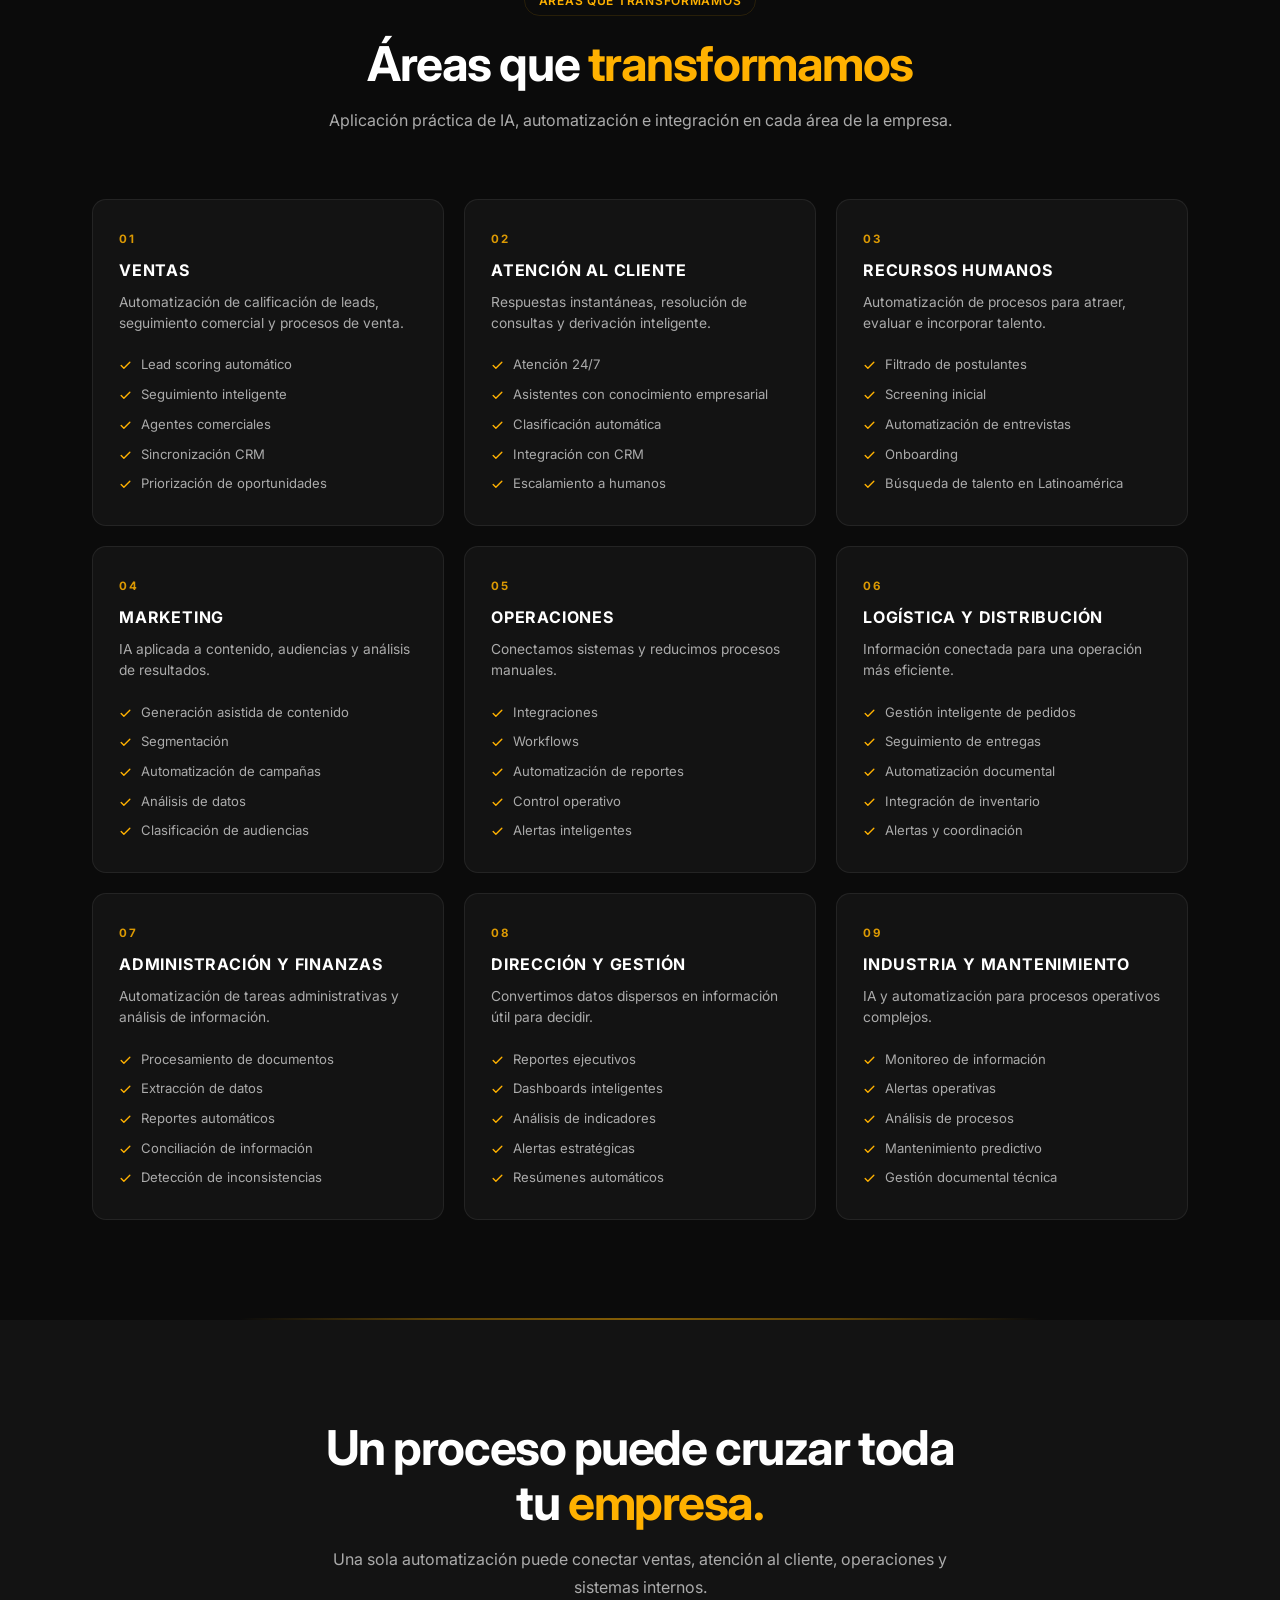
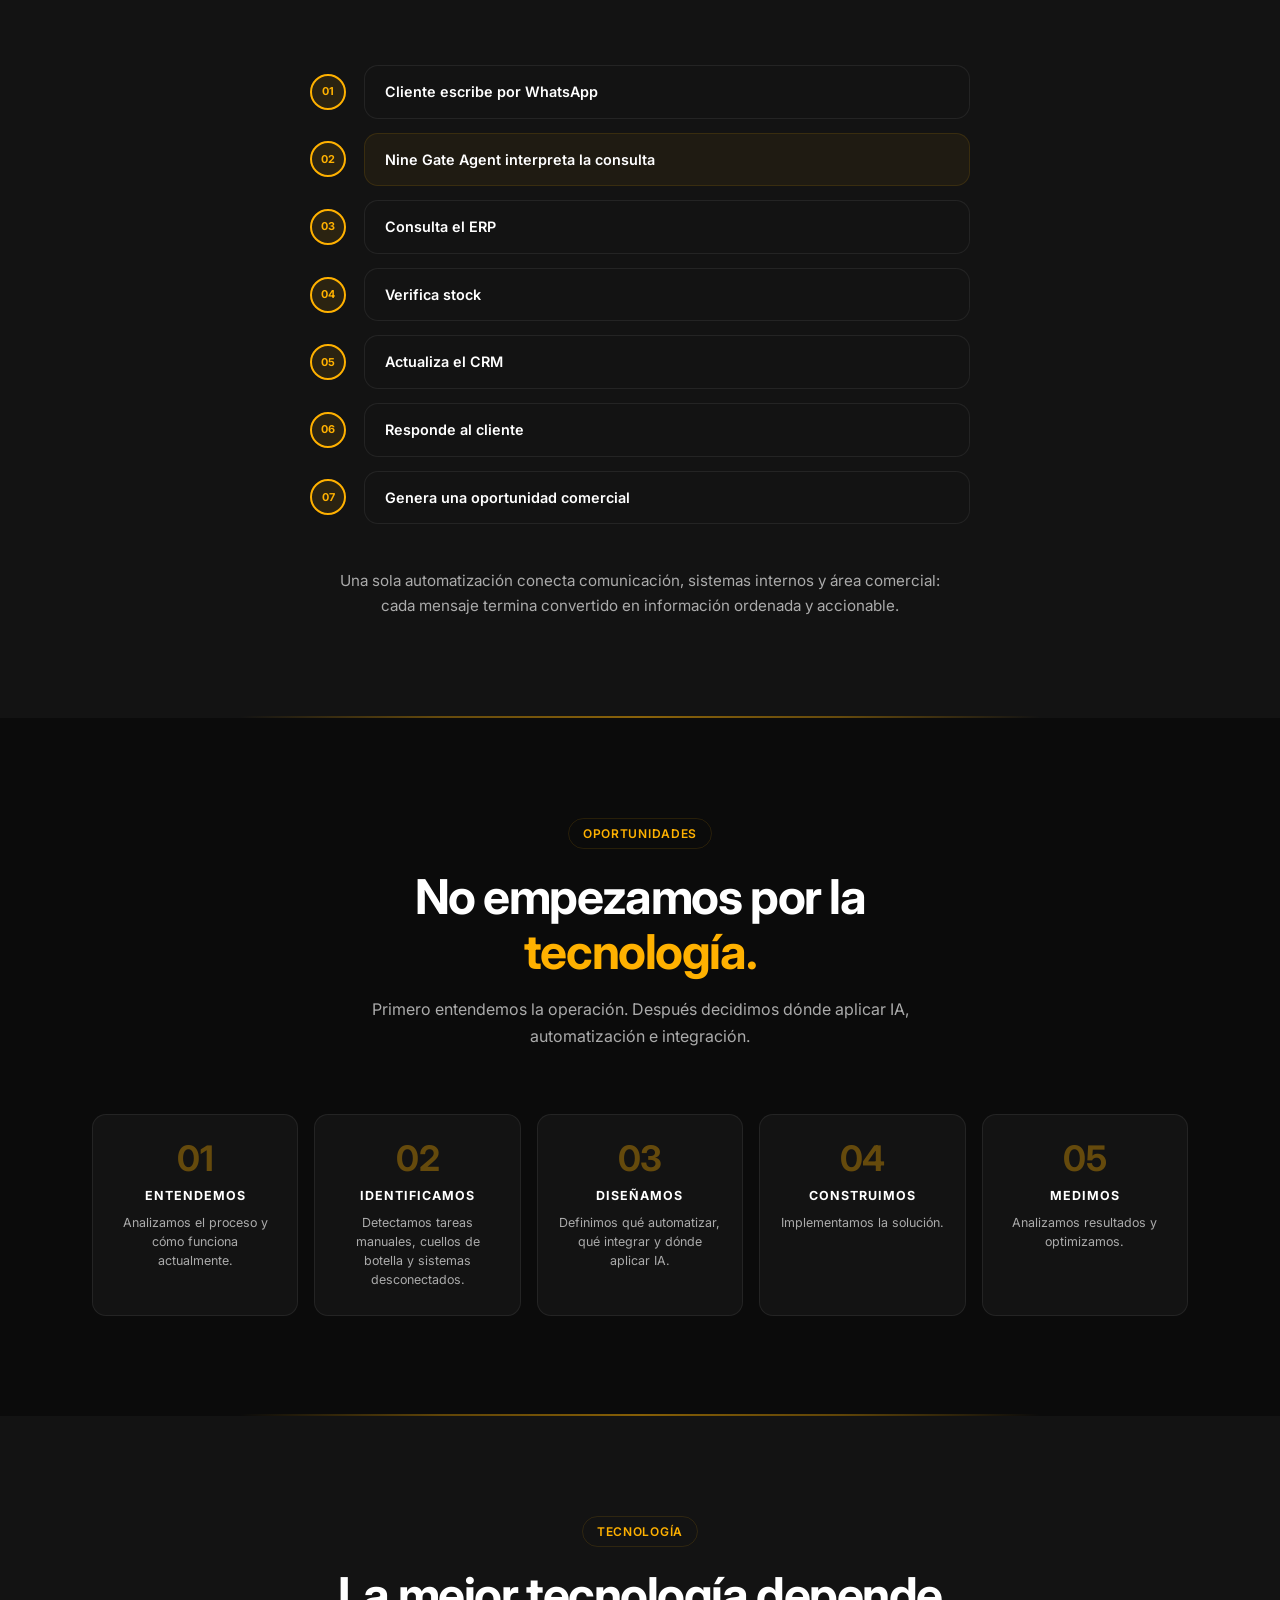
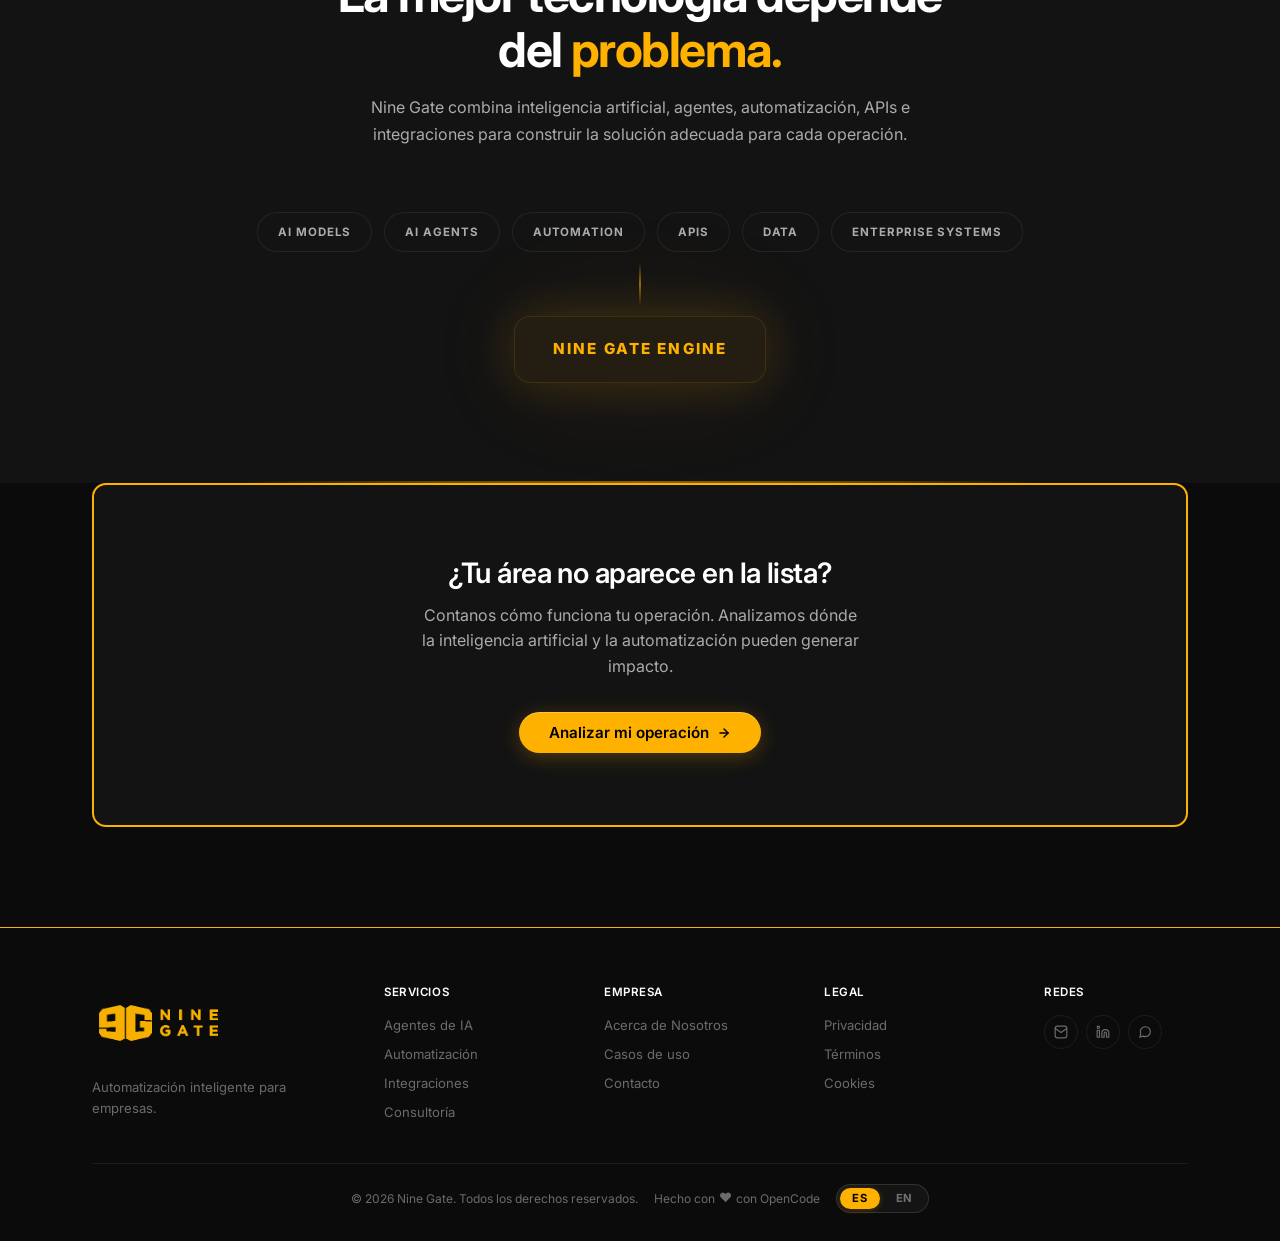
==== commit f14855e2: "Flow dots: yellow border and subtle yellow background" ====
--- a/casos-de-uso.html
+++ b/casos-de-uso.html
@@ -250,8 +250,8 @@
       height: 36px;
       flex-shrink: 0;
       border-radius: 50%;
-      background: var(--bg);
-      border: 1px solid var(--accent-glow);
+      background: rgba(255, 177, 0, 0.10);
+      border: 2px solid var(--accent);
       display: flex;
       align-items: center;
       justify-content: center;
@@ -401,7 +401,7 @@
     [data-theme="light"] .cd-fcard:hover {
       border-color: var(--accent);
     }
-    [data-theme="light"] .cd-dot { background: #FFFFFF; }
+    [data-theme="light"] .cd-dot { background: rgba(255, 177, 0, 0.10); }
     [data-theme="light"] .cd-fstep--agent .cd-fcard {
       background: rgba(255, 177, 0, 0.08);
       border-color: rgba(255, 177, 0, 0.5);
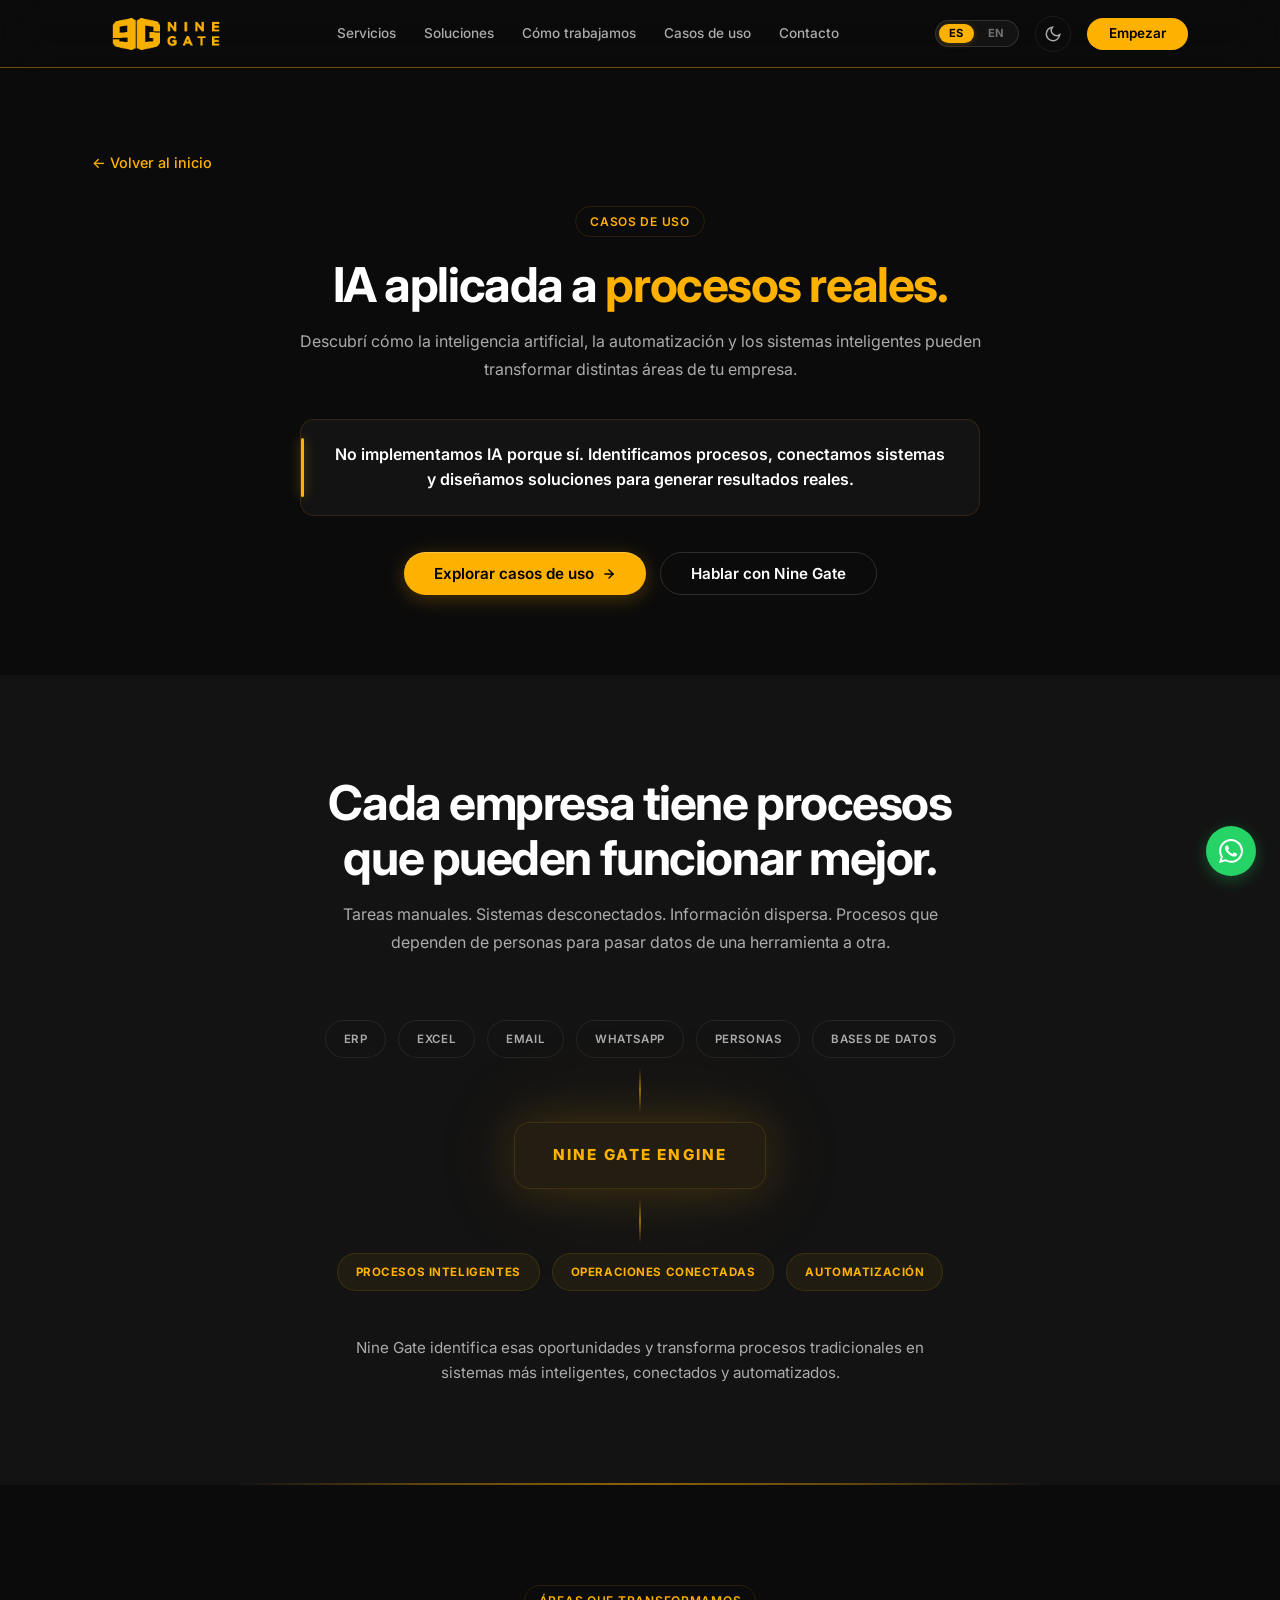
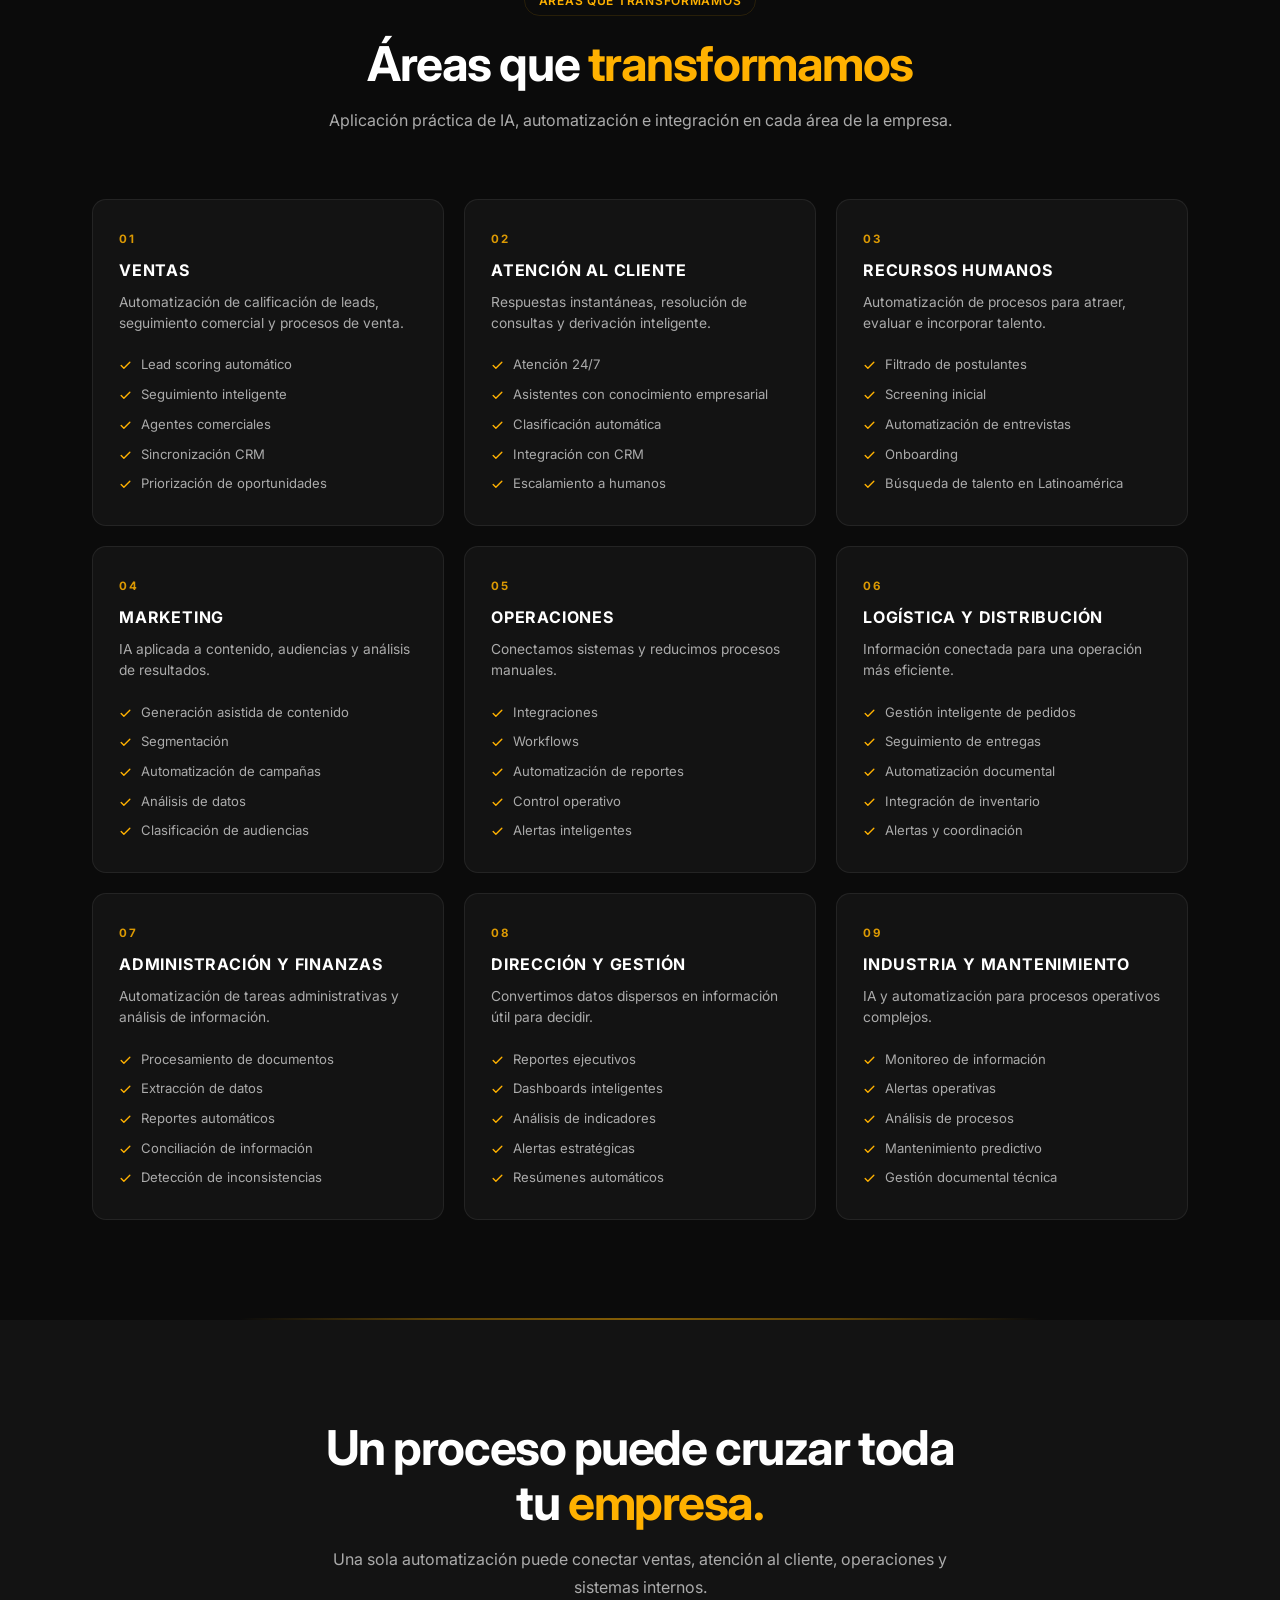
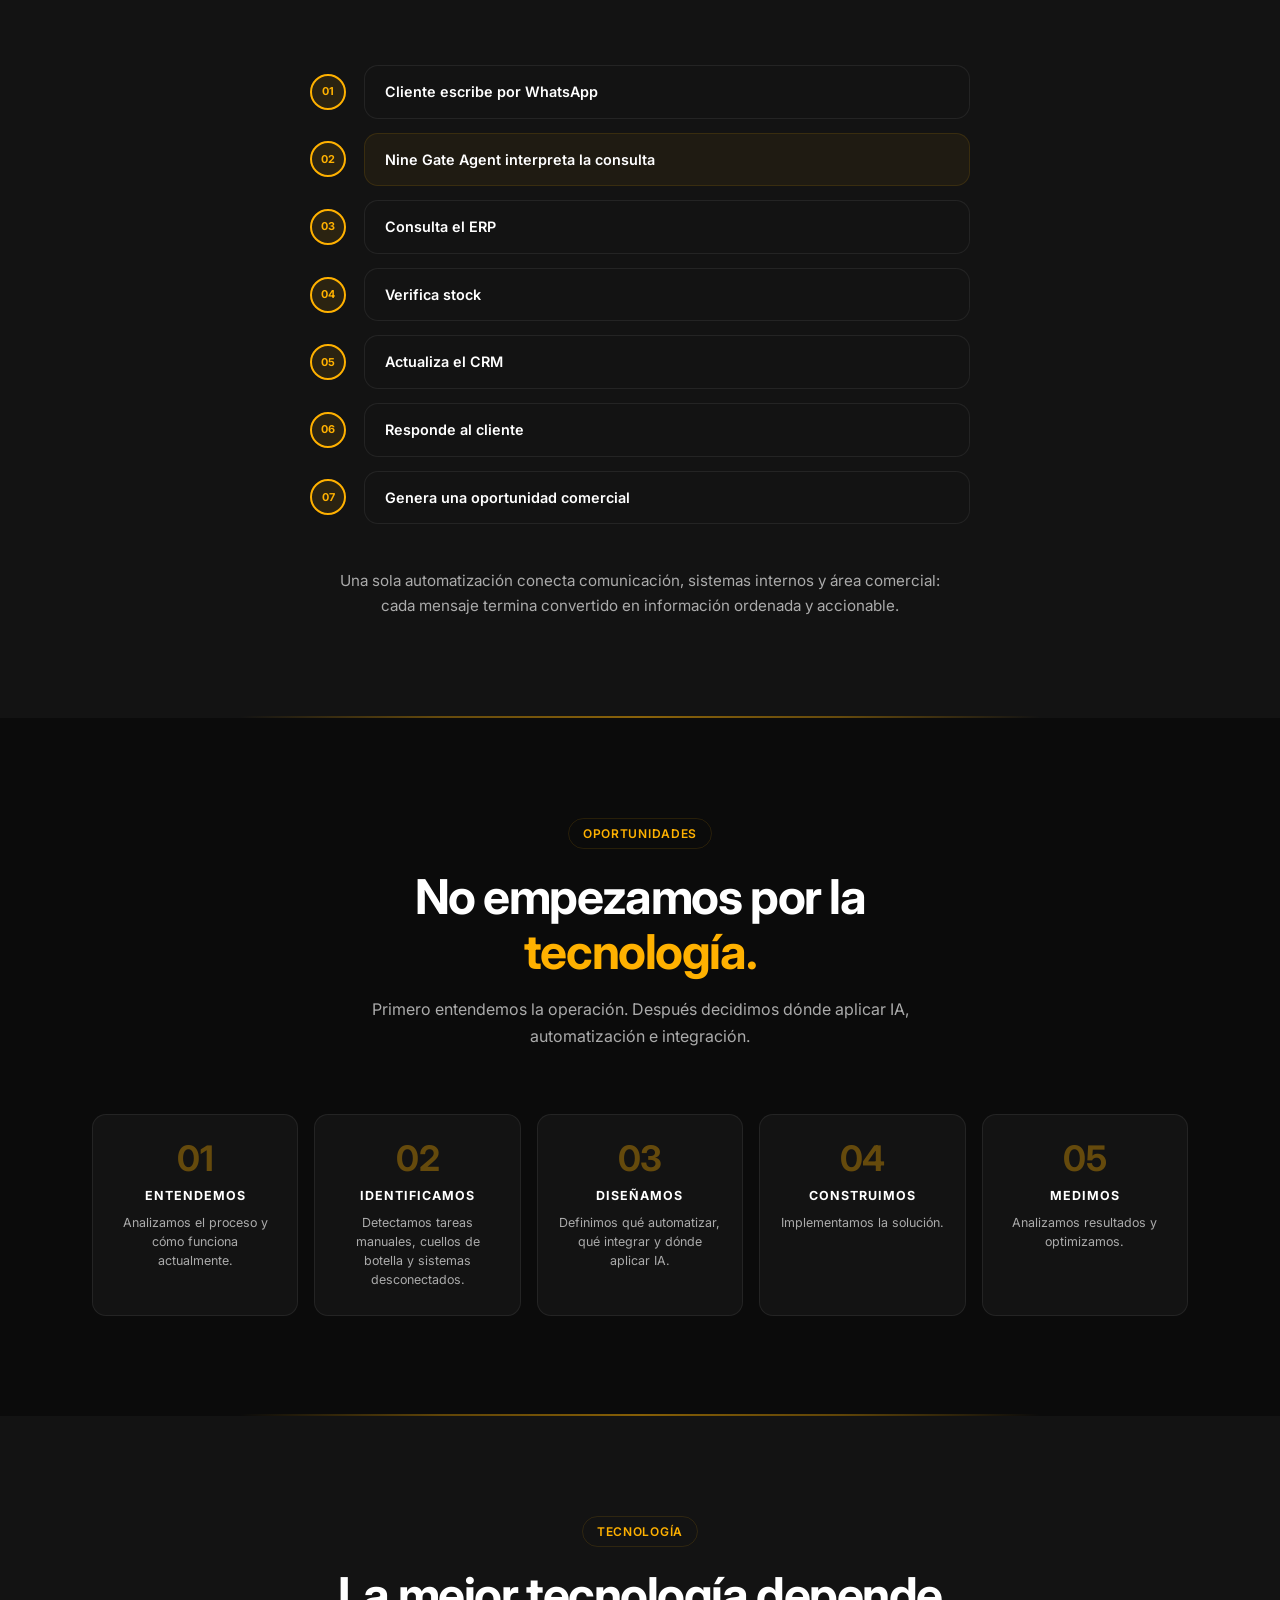
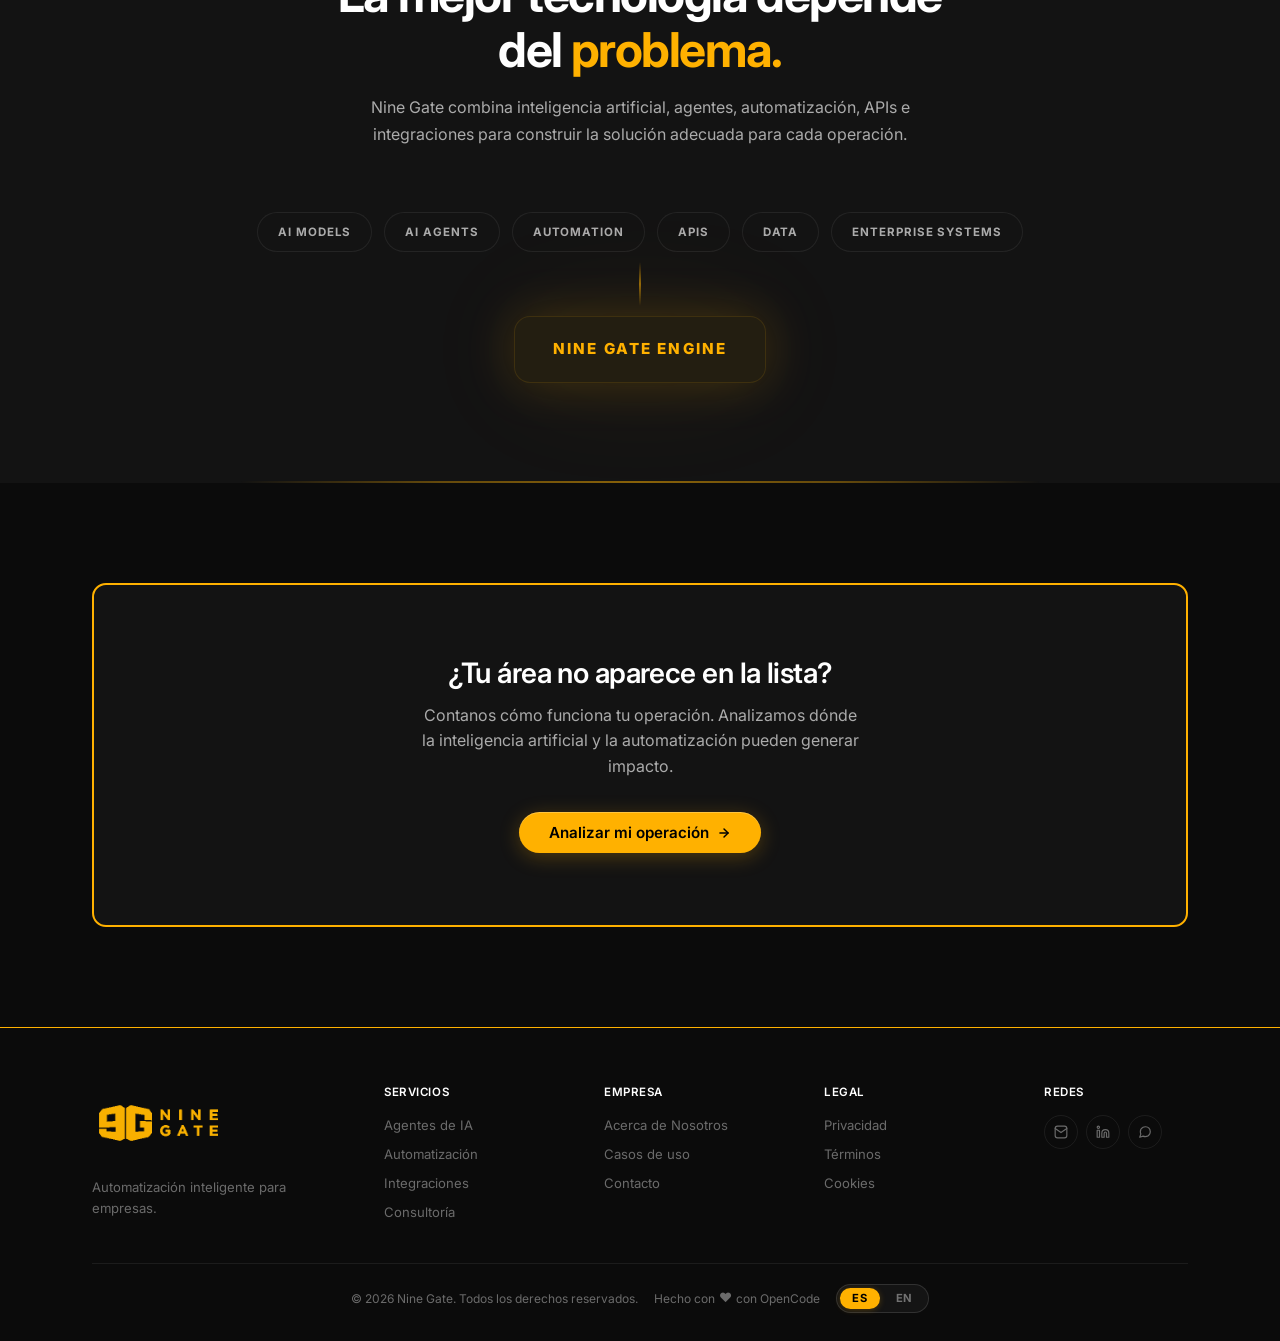
==== commit 6a91f78d: "CTA: add inline top padding to avoid overlap with divider" ====
--- a/casos-de-uso.html
+++ b/casos-de-uso.html
@@ -747,7 +747,7 @@
   </section>
 
   <!-- CTA FINAL -->
-  <section class="cta">
+  <section class="cta" style="padding-top: var(--section-space);">
     <div class="container">
       <div class="cta__box" data-r>
         <h2 class="cta__title" data-i18n="cu-cta-title">¿Tu área no aparece en la lista?</h2>
--- a/styles.css
+++ b/styles.css
@@ -913,7 +913,7 @@
 
 /* ========== CTA ========== */
 .cta {
-  padding: 0 0 var(--section-space);
+  padding: var(--section-space) 0 var(--section-space);
 }
 
 .cta__box {
